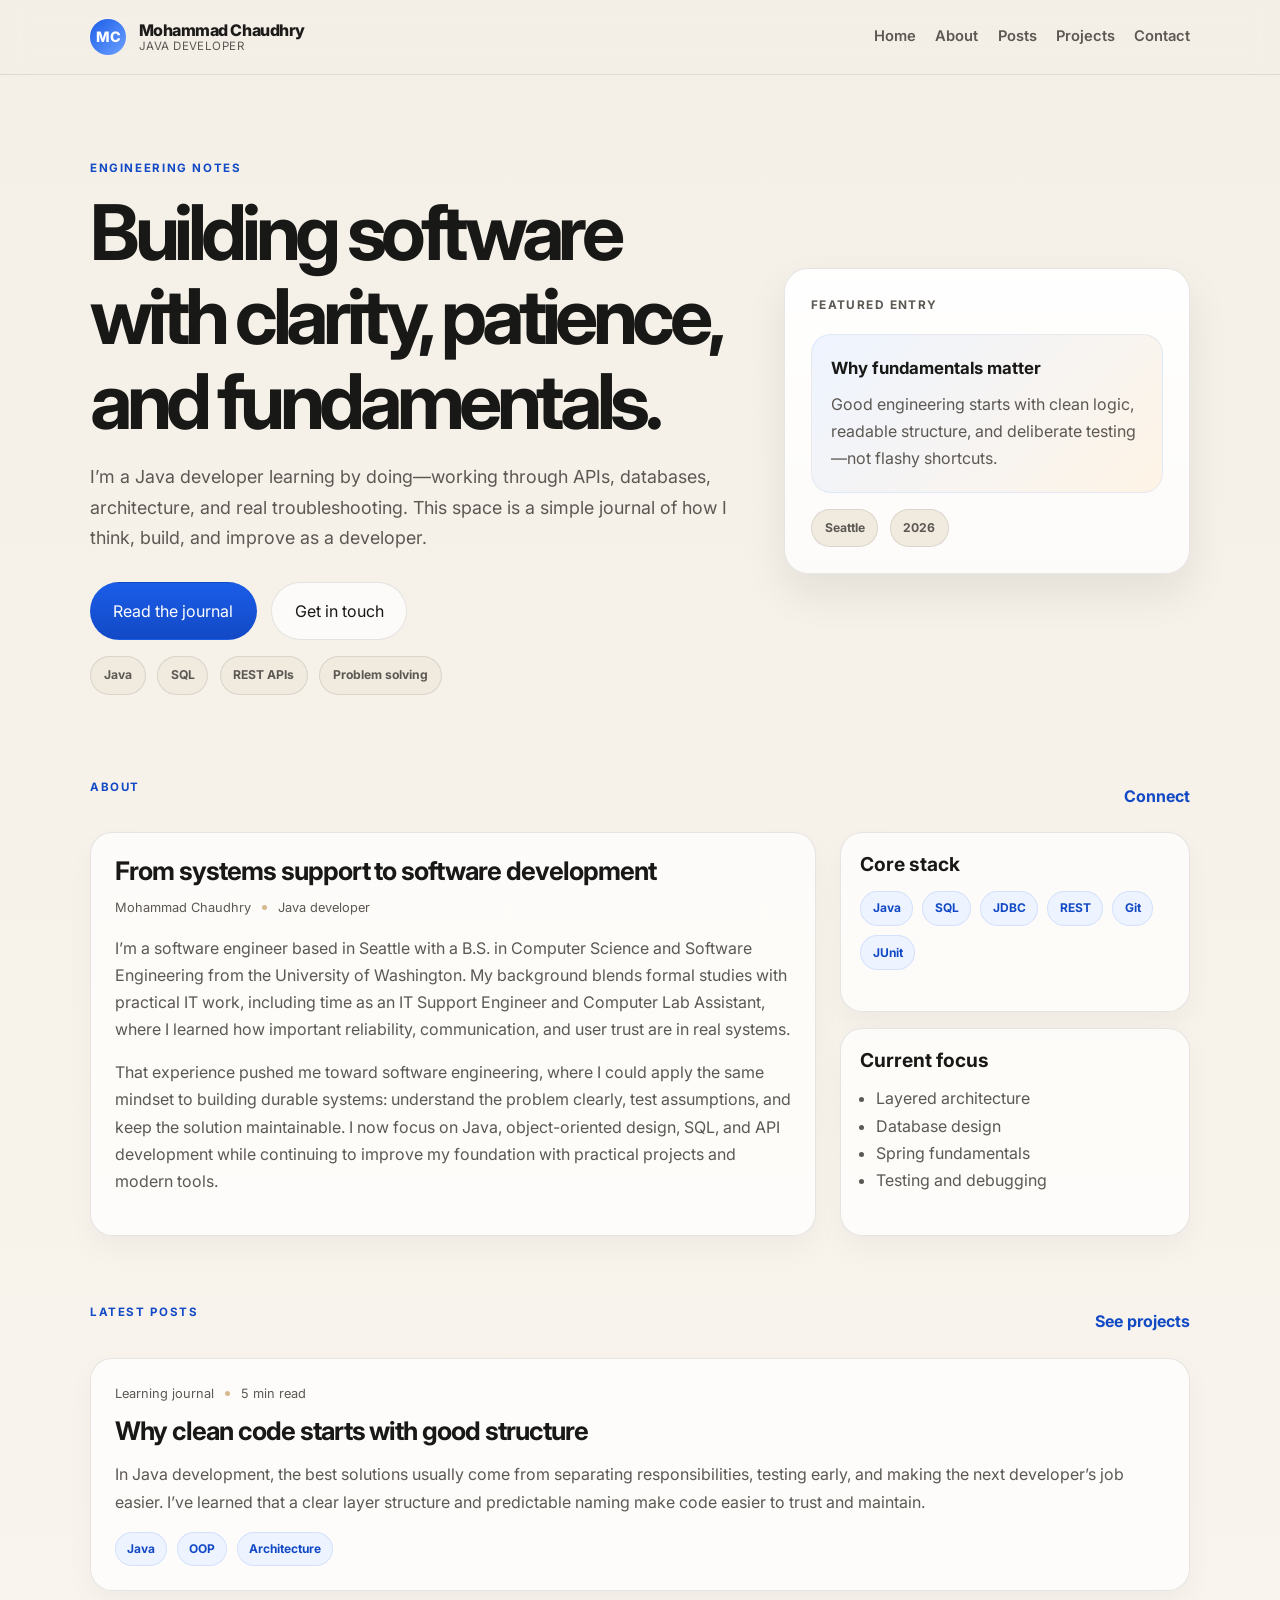
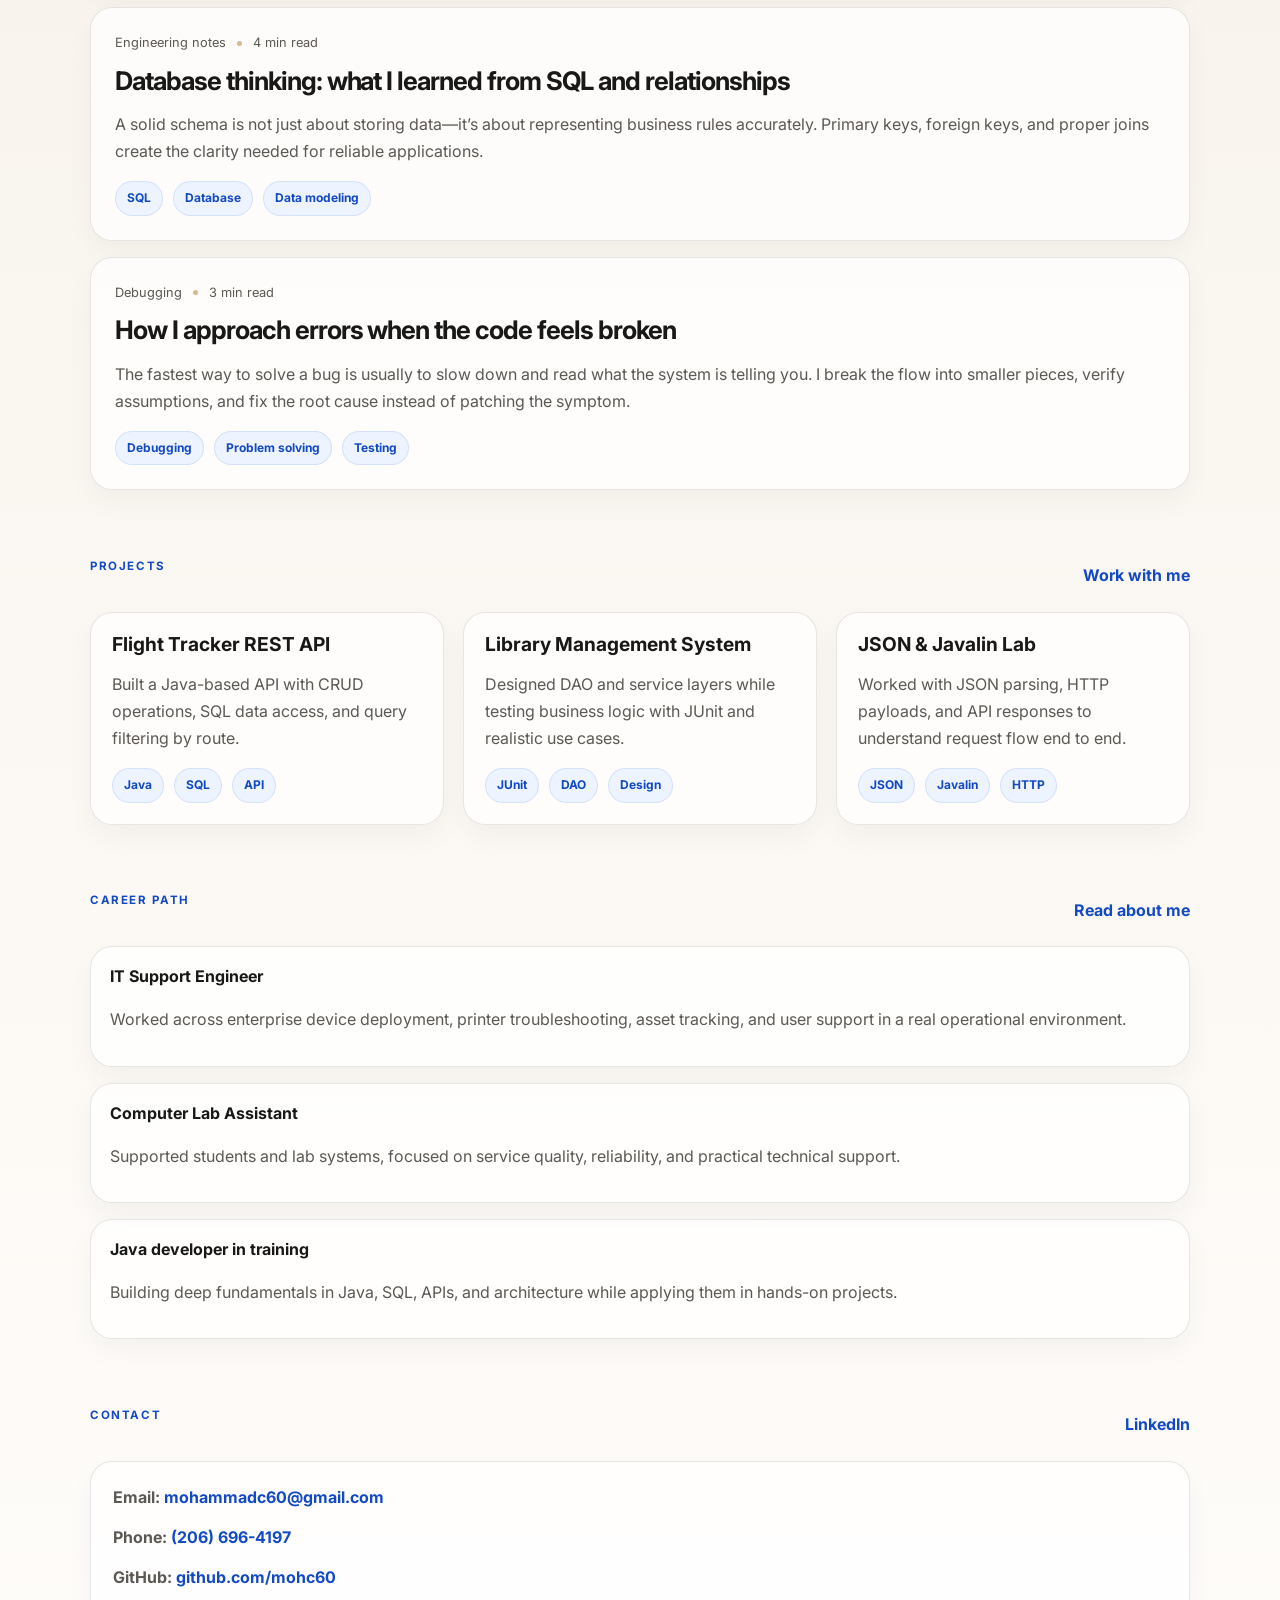
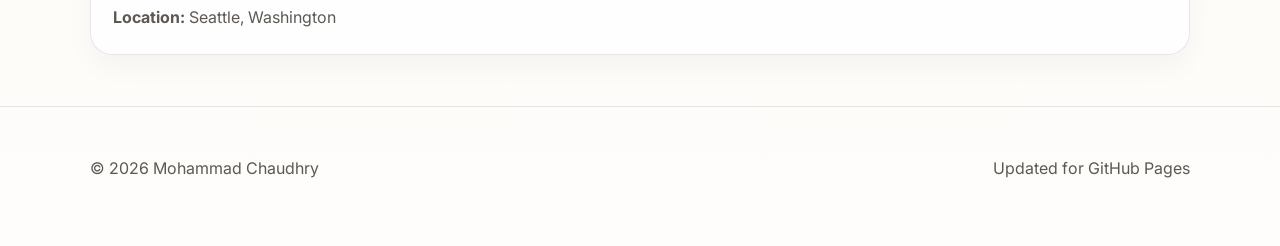
==== index.html @ e844dfa3 "Update portfolio to blog-style layout" ====
<!DOCTYPE html>
<html lang="en">
  <head>
    <meta charset="UTF-8" />
    <meta name="viewport" content="width=device-width, initial-scale=1.0" />
    <title>Mohammad Chaudhry | Java Developer</title>
    <meta
      name="description"
      content="Professional portfolio website for Mohammad Chaudhry, Java developer and full-stack learner."
    />
    <link rel="preconnect" href="https://fonts.googleapis.com" />
    <link rel="preconnect" href="https://fonts.gstatic.com" crossorigin />
    <link
      href="https://fonts.googleapis.com/css2?family=Inter:wght@400;500;600;700;800&family=JetBrains+Mono:wght@400;600;700&display=swap"
      rel="stylesheet"
    />
    <style>
      :root {
        --bg: #f4efe7;
        --bg-soft: #faf7f2;
        --panel: rgba(255, 255, 255, 0.8);
        --panel-strong: #ffffff;
        --panel-alt: #f0eadf;
        --text: #1c1b1a;
        --text-soft: #5c5853;
        --heading: #181816;
        --primary: #1b5de8;
        --primary-strong: #1249c5;
        --accent: #d7b98e;
        --line: rgba(28, 27, 26, 0.1);
        --shadow: rgba(26, 23, 18, 0.08);
      }

      * { box-sizing: border-box; }
      html { scroll-behavior: smooth; }
      body {
        margin: 0;
        font-family: "Inter", "Segoe UI", sans-serif;
        background: linear-gradient(180deg, var(--bg) 0%, #f7f2ea 32%, #fffdfb 100%);
        color: var(--text);
        line-height: 1.7;
      }

      a { color: inherit; text-decoration: none; }
      img { max-width: 100%; display: block; }
      p, li { color: var(--text-soft); }
      ul { padding-left: 1.2rem; }
      h1, h2, h3, h4 {
        margin-top: 0;
        color: var(--heading);
        line-height: 1.1;
      }

      .container {
        width: min(1100px, calc(100% - 2rem));
        margin: 0 auto;
      }

      .blog-header {
        position: sticky;
        top: 0;
        z-index: 30;
        backdrop-filter: blur(14px);
        background: rgba(244, 239, 231, 0.8);
        border-bottom: 1px solid var(--line);
      }

      .blog-nav {
        display: flex;
        justify-content: space-between;
        align-items: center;
        min-height: 74px;
        gap: 1rem;
      }

      .brand {
        display: flex;
        align-items: center;
        gap: 0.8rem;
      }

      .brand-mark {
        width: 36px;
        height: 36px;
        border-radius: 50%;
        display: grid;
        place-items: center;
        background: linear-gradient(135deg, var(--primary), #6ca1ff);
        color: white;
        font-weight: 800;
        font-size: 0.9rem;
      }

      .brand-copy {
        display: flex;
        flex-direction: column;
        line-height: 1.15;
      }

      .brand-name {
        font-size: 1rem;
        font-weight: 800;
        letter-spacing: -0.03em;
      }

      .brand-tag {
        font-size: 0.72rem;
        color: var(--text-soft);
        letter-spacing: 0.04em;
        text-transform: uppercase;
      }

      .nav-links {
        display: flex;
        align-items: center;
        gap: 1.2rem;
        flex-wrap: wrap;
      }

      .nav-links a {
        color: var(--text-soft);
        font-size: 0.92rem;
        font-weight: 600;
      }

      .nav-links a:hover,
      .nav-links a:focus-visible {
        color: var(--heading);
      }

      .hero-wrap {
        padding: 4.5rem 0 2.2rem;
      }

      .hero-grid {
        display: grid;
        grid-template-columns: 1.55fr 0.95fr;
        gap: 2rem;
        align-items: center;
      }

      .eyebrow {
        display: inline-block;
        margin-bottom: 0.8rem;
        font-size: 0.72rem;
        letter-spacing: 0.14em;
        text-transform: uppercase;
        font-weight: 700;
        color: var(--primary-strong);
      }

      h1 {
        margin-bottom: 1rem;
        font-size: clamp(2.8rem, 6vw, 5.4rem);
        letter-spacing: -0.07em;
      }

      .lead {
        max-width: 58ch;
        font-size: 1.12rem;
        color: var(--text-soft);
      }

      .hero-actions {
        display: flex;
        flex-wrap: wrap;
        gap: 0.9rem;
        margin-top: 1.8rem;
      }

      .button {
        display: inline-flex;
        align-items: center;
        justify-content: center;
        padding: 0.9rem 1.4rem;
        border-radius: 999px;
        border: 1px solid var(--line);
        transition: transform 0.2s ease, box-shadow 0.2s ease;
      }

      .button.primary {
        background: linear-gradient(180deg, var(--primary), var(--primary-strong));
        color: white;
        border-color: transparent;
      }

      .button.secondary {
        background: rgba(255,255,255,0.7);
        color: var(--heading);
      }

      .button:hover,
      .button:focus-visible {
        transform: translateY(-1px);
        box-shadow: 0 12px 28px rgba(27, 93, 232, 0.18);
      }

      .hero-feature {
        background: linear-gradient(180deg, rgba(255,255,255,0.95), rgba(255,255,255,0.74));
        border: 1px solid var(--line);
        border-radius: 24px;
        box-shadow: 0 20px 42px var(--shadow);
        padding: 1.6rem;
      }

      .feature-label {
        font-size: 0.74rem;
        text-transform: uppercase;
        letter-spacing: 0.12em;
        color: var(--text-soft);
        font-weight: 700;
      }

      .feature-box {
        margin-top: 1.2rem;
        padding: 1.2rem;
        background: linear-gradient(135deg, #eef4ff, #fef4e6);
        border: 1px solid rgba(27, 93, 232, 0.08);
        border-radius: 20px;
      }

      .feature-box strong {
        display: block;
        margin-bottom: 0.5rem;
        font-size: 1.05rem;
        color: var(--heading);
      }

      .feature-box p {
        margin: 0;
      }

      .meta-row {
        display: flex;
        flex-wrap: wrap;
        gap: 0.7rem;
        margin-top: 1rem;
      }

      .meta-pill {
        display: inline-flex;
        padding: 0.5rem 0.8rem;
        background: var(--panel-alt);
        border: 1px solid var(--line);
        border-radius: 999px;
        font-size: 0.76rem;
        font-weight: 700;
        color: var(--text-soft);
      }

      .section {
        padding: 2.25rem 0 1.2rem;
      }

      .section-head {
        display: flex;
        justify-content: space-between;
        align-items: end;
        gap: 1rem;
        margin-bottom: 1.4rem;
      }

      .section-head h2 {
        font-size: clamp(1.9rem, 4vw, 3rem);
        letter-spacing: -0.05em;
        margin: 0;
      }

      .section-link {
        color: var(--primary-strong);
        font-weight: 700;
      }

      .content-grid {
        display: grid;
        grid-template-columns: 1.35fr 0.65fr;
        gap: 1.5rem;
      }

      .article-card,
      .side-card,
      .project-card,
      .contact-card,
      .timeline-item {
        background: rgba(255,255,255,0.72);
        border: 1px solid var(--line);
        border-radius: 22px;
        box-shadow: 0 12px 28px rgba(25, 24, 22, 0.04);
      }

      .article-card {
        padding: 1.5rem;
      }

      .article-card h3 {
        font-size: clamp(1.5rem, 2vw, 2rem);
        letter-spacing: -0.04em;
        margin-bottom: 0.7rem;
      }

      .article-card p,
      .project-card p,
      .timeline-item p,
      .side-card li,
      .side-card p,
      .contact-card li {
        color: var(--text-soft);
      }

      .article-card + .article-card {
        margin-top: 1rem;
      }

      .post-meta {
        display: flex;
        align-items: center;
        gap: 0.7rem;
        flex-wrap: wrap;
        margin-bottom: 0.8rem;
        font-size: 0.8rem;
        color: var(--text-soft);
      }

      .dot-sep {
        width: 5px;
        height: 5px;
        border-radius: 50%;
        background: var(--accent);
      }

      .tag-list,
      .chip-list {
        display: flex;
        flex-wrap: wrap;
        gap: 0.6rem;
        margin-top: 1rem;
      }

      .tag {
        display: inline-block;
        padding: 0.38rem 0.7rem;
        background: #eef4ff;
        border: 1px solid rgba(27, 93, 232, 0.12);
        border-radius: 999px;
        color: var(--primary-strong);
        font-size: 0.75rem;
        font-weight: 700;
      }

      .side-stack {
        display: grid;
        gap: 1rem;
      }

      .side-card {
        padding: 1.3rem 1.2rem;
      }

      .side-card h3 {
        margin-bottom: 0.9rem;
        font-size: 1.2rem;
      }

      .side-card ul {
        margin: 0;
        padding-left: 1rem;
      }

      .project-grid {
        display: grid;
        grid-template-columns: repeat(3, minmax(0,1fr));
        gap: 1.2rem;
      }

      .project-card {
        padding: 1.3rem;
      }

      .project-card h3 {
        margin-bottom: 0.75rem;
        font-size: 1.2rem;
      }

      .timeline {
        display: grid;
        gap: 1rem;
      }

      .timeline-item {
        padding: 1rem 1.2rem;
      }

      .timeline-item strong {
        display: block;
        margin-bottom: 0.35rem;
        color: var(--heading);
      }

      .contact-card {
        padding: 1.4rem;
      }

      .contact-card ul {
        margin: 0;
        padding-left: 0;
        list-style: none;
        display: grid;
        gap: 0.8rem;
      }

      .contact-card a {
        color: var(--primary-strong);
        font-weight: 700;
      }

      .footer {
        padding: 2rem 0 3rem;
        border-top: 1px solid var(--line);
        margin-top: 2rem;
      }

      .footer-inner {
        display: flex;
        justify-content: space-between;
        align-items: center;
        gap: 1rem;
        flex-wrap: wrap;
      }

      @media (max-width: 900px) {
        .hero-grid,
        .content-grid,
        .project-grid {
          grid-template-columns: 1fr;
        }
      }

      @media (max-width: 640px) {
        .blog-nav {
          flex-wrap: wrap;
          justify-content: center;
          padding: 0.8rem 0;
        }

        .nav-links {
          justify-content: center;
        }

        .hero-wrap {
          padding-top: 3rem;
        }

        .section-head {
          flex-direction: column;
          align-items: flex-start;
        }

        .button {
          width: 100%;
        }
      }
    </style>
  </head>
  <body>
    <header class="blog-header">
      <nav class="blog-nav container" aria-label="Main navigation">
        <div class="brand" aria-label="Mohammad Chaudhry profile">
          <div class="brand-mark">MC</div>
          <div class="brand-copy">
            <span class="brand-name">Mohammad Chaudhry</span>
            <span class="brand-tag">Java Developer</span>
          </div>
        </div>

        <div class="nav-links">
          <a href="#home">Home</a>
          <a href="#about">About</a>
          <a href="#posts">Posts</a>
          <a href="#projects">Projects</a>
          <a href="#contact">Contact</a>
        </div>
      </nav>
    </header>

    <main id="home" class="container">
      <section class="hero-wrap">
        <div class="hero-grid">
          <div>
            <p class="eyebrow">Engineering notes</p>
            <h1>Building software with clarity, patience, and fundamentals.</h1>
            <p class="lead">
              I’m a Java developer learning by doing—working through APIs, databases, architecture, and real troubleshooting. This space is a simple journal of how I think, build, and improve as a developer.
            </p>
            <div class="hero-actions">
              <a class="button primary" href="#posts">Read the journal</a>
              <a class="button secondary" href="#contact">Get in touch</a>
            </div>
            <div class="meta-row" aria-label="Profile summary">
              <span class="meta-pill">Java</span>
              <span class="meta-pill">SQL</span>
              <span class="meta-pill">REST APIs</span>
              <span class="meta-pill">Problem solving</span>
            </div>
          </div>

          <aside class="hero-feature" aria-label="Featured note">
            <div class="feature-label">Featured entry</div>
            <div class="feature-box">
              <strong>Why fundamentals matter</strong>
              <p>Good engineering starts with clean logic, readable structure, and deliberate testing—not flashy shortcuts.</p>
            </div>
            <div class="meta-row">
              <span class="meta-pill">Seattle</span>
              <span class="meta-pill">2026</span>
            </div>
          </aside>
        </div>
      </section>

      <section id="about" class="section">
        <div class="section-head">
          <p class="eyebrow">About</p>
          <a class="section-link" href="#contact">Connect</a>
        </div>

        <div class="content-grid">
          <article class="article-card">
            <h3>From systems support to software development</h3>
            <div class="post-meta">
              <span>Mohammad Chaudhry</span>
              <span class="dot-sep" aria-hidden="true"></span>
              <span>Java developer</span>
            </div>
            <p>
              I’m a software engineer based in Seattle with a B.S. in Computer Science and Software Engineering from the University of Washington. My background blends formal studies with practical IT work, including time as an IT Support Engineer and Computer Lab Assistant, where I learned how important reliability, communication, and user trust are in real systems.
            </p>
            <p>
              That experience pushed me toward software engineering, where I could apply the same mindset to building durable systems: understand the problem clearly, test assumptions, and keep the solution maintainable. I now focus on Java, object-oriented design, SQL, and API development while continuing to improve my foundation with practical projects and modern tools.
            </p>
          </article>

          <aside class="side-stack">
            <div class="side-card">
              <h3>Core stack</h3>
              <div class="chip-list">
                <span class="tag">Java</span>
                <span class="tag">SQL</span>
                <span class="tag">JDBC</span>
                <span class="tag">REST</span>
                <span class="tag">Git</span>
                <span class="tag">JUnit</span>
              </div>
            </div>

            <div class="side-card">
              <h3>Current focus</h3>
              <ul>
                <li>Layered architecture</li>
                <li>Database design</li>
                <li>Spring fundamentals</li>
                <li>Testing and debugging</li>
              </ul>
            </div>
          </aside>
        </div>
      </section>

      <section id="posts" class="section">
        <div class="section-head">
          <p class="eyebrow">Latest posts</p>
          <a class="section-link" href="#projects">See projects</a>
        </div>

        <div class="article-card">
          <div class="post-meta">
            <span>Learning journal</span>
            <span class="dot-sep" aria-hidden="true"></span>
            <span>5 min read</span>
          </div>
          <h3>Why clean code starts with good structure</h3>
          <p>
            In Java development, the best solutions usually come from separating responsibilities, testing early, and making the next developer’s job easier. I’ve learned that a clear layer structure and predictable naming make code easier to trust and maintain.
          </p>
          <div class="tag-list">
            <span class="tag">Java</span>
            <span class="tag">OOP</span>
            <span class="tag">Architecture</span>
          </div>
        </div>

        <div class="article-card">
          <div class="post-meta">
            <span>Engineering notes</span>
            <span class="dot-sep" aria-hidden="true"></span>
            <span>4 min read</span>
          </div>
          <h3>Database thinking: what I learned from SQL and relationships</h3>
          <p>
            A solid schema is not just about storing data—it’s about representing business rules accurately. Primary keys, foreign keys, and proper joins create the clarity needed for reliable applications.
          </p>
          <div class="tag-list">
            <span class="tag">SQL</span>
            <span class="tag">Database</span>
            <span class="tag">Data modeling</span>
          </div>
        </div>

        <div class="article-card">
          <div class="post-meta">
            <span>Debugging</span>
            <span class="dot-sep" aria-hidden="true"></span>
            <span>3 min read</span>
          </div>
          <h3>How I approach errors when the code feels broken</h3>
          <p>
            The fastest way to solve a bug is usually to slow down and read what the system is telling you. I break the flow into smaller pieces, verify assumptions, and fix the root cause instead of patching the symptom.
          </p>
          <div class="tag-list">
            <span class="tag">Debugging</span>
            <span class="tag">Problem solving</span>
            <span class="tag">Testing</span>
          </div>
        </div>
      </section>

      <section id="projects" class="section">
        <div class="section-head">
          <p class="eyebrow">Projects</p>
          <a class="section-link" href="#contact">Work with me</a>
        </div>

        <div class="project-grid">
          <article class="project-card">
            <h3>Flight Tracker REST API</h3>
            <p>Built a Java-based API with CRUD operations, SQL data access, and query filtering by route.</p>
            <div class="tag-list">
              <span class="tag">Java</span>
              <span class="tag">SQL</span>
              <span class="tag">API</span>
            </div>
          </article>

          <article class="project-card">
            <h3>Library Management System</h3>
            <p>Designed DAO and service layers while testing business logic with JUnit and realistic use cases.</p>
            <div class="tag-list">
              <span class="tag">JUnit</span>
              <span class="tag">DAO</span>
              <span class="tag">Design</span>
            </div>
          </article>

          <article class="project-card">
            <h3>JSON & Javalin Lab</h3>
            <p>Worked with JSON parsing, HTTP payloads, and API responses to understand request flow end to end.</p>
            <div class="tag-list">
              <span class="tag">JSON</span>
              <span class="tag">Javalin</span>
              <span class="tag">HTTP</span>
            </div>
          </article>
        </div>
      </section>

      <section class="section">
        <div class="section-head">
          <p class="eyebrow">Career path</p>
          <a class="section-link" href="#about">Read about me</a>
        </div>

        <div class="timeline">
          <article class="timeline-item">
            <strong>IT Support Engineer</strong>
            <p>Worked across enterprise device deployment, printer troubleshooting, asset tracking, and user support in a real operational environment.</p>
          </article>

          <article class="timeline-item">
            <strong>Computer Lab Assistant</strong>
            <p>Supported students and lab systems, focused on service quality, reliability, and practical technical support.</p>
          </article>

          <article class="timeline-item">
            <strong>Java developer in training</strong>
            <p>Building deep fundamentals in Java, SQL, APIs, and architecture while applying them in hands-on projects.</p>
          </article>
        </div>
      </section>

      <section id="contact" class="section">
        <div class="section-head">
          <p class="eyebrow">Contact</p>
          <a class="section-link" href="https://www.linkedin.com/in/mohammadchaudhryuw" target="_blank" rel="noreferrer">LinkedIn</a>
        </div>

        <div class="contact-card">
          <ul>
            <li><strong>Email:</strong> <a href="mailto:mohammadc60@gmail.com">mohammadc60@gmail.com</a></li>
            <li><strong>Phone:</strong> <a href="tel:+12066964197">(206) 696-4197</a></li>
            <li><strong>GitHub:</strong> <a href="https://github.com/mohc60" target="_blank" rel="noreferrer">github.com/mohc60</a></li>
            <li><strong>Location:</strong> Seattle, Washington</li>
          </ul>
        </div>
      </section>
    </main>

    <footer class="footer">
      <div class="container footer-inner">
        <p>© 2026 Mohammad Chaudhry</p>
        <p>Updated for GitHub Pages</p>
      </div>
    </footer>
  </body>
</html>
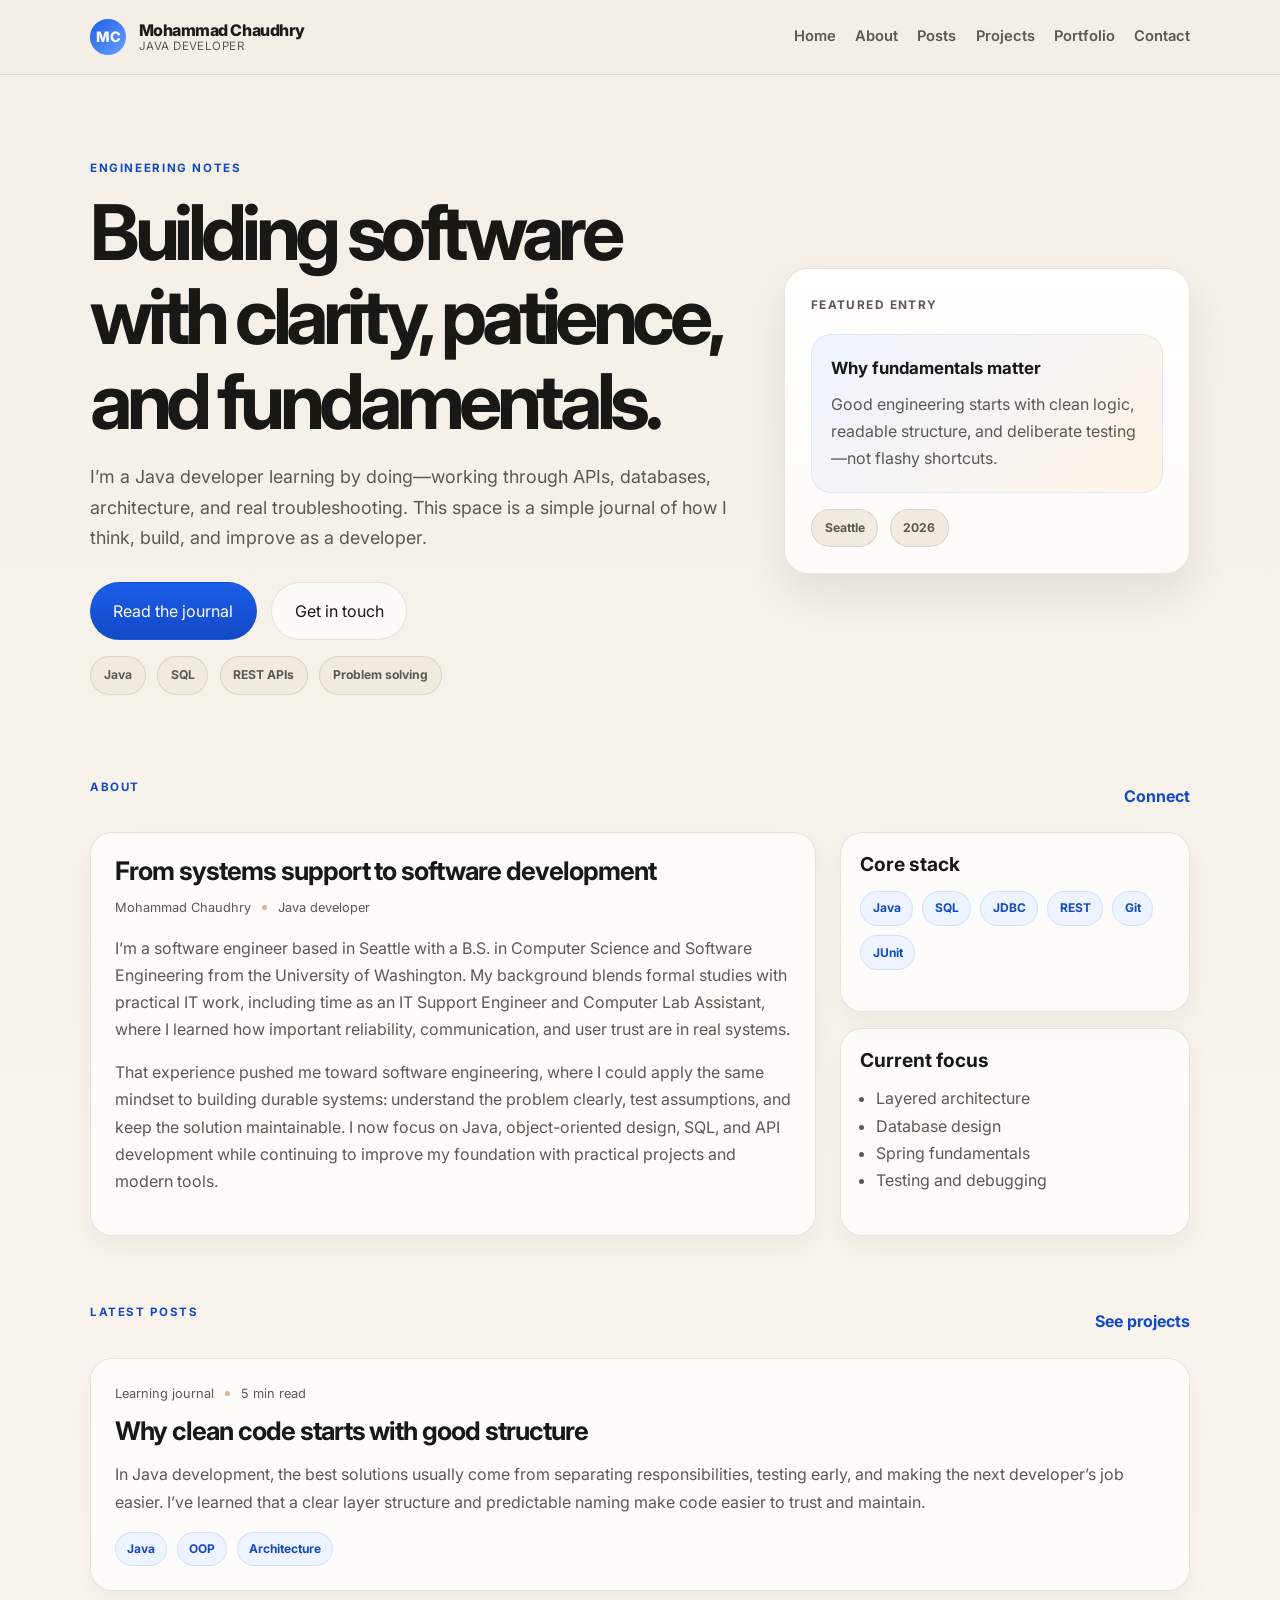
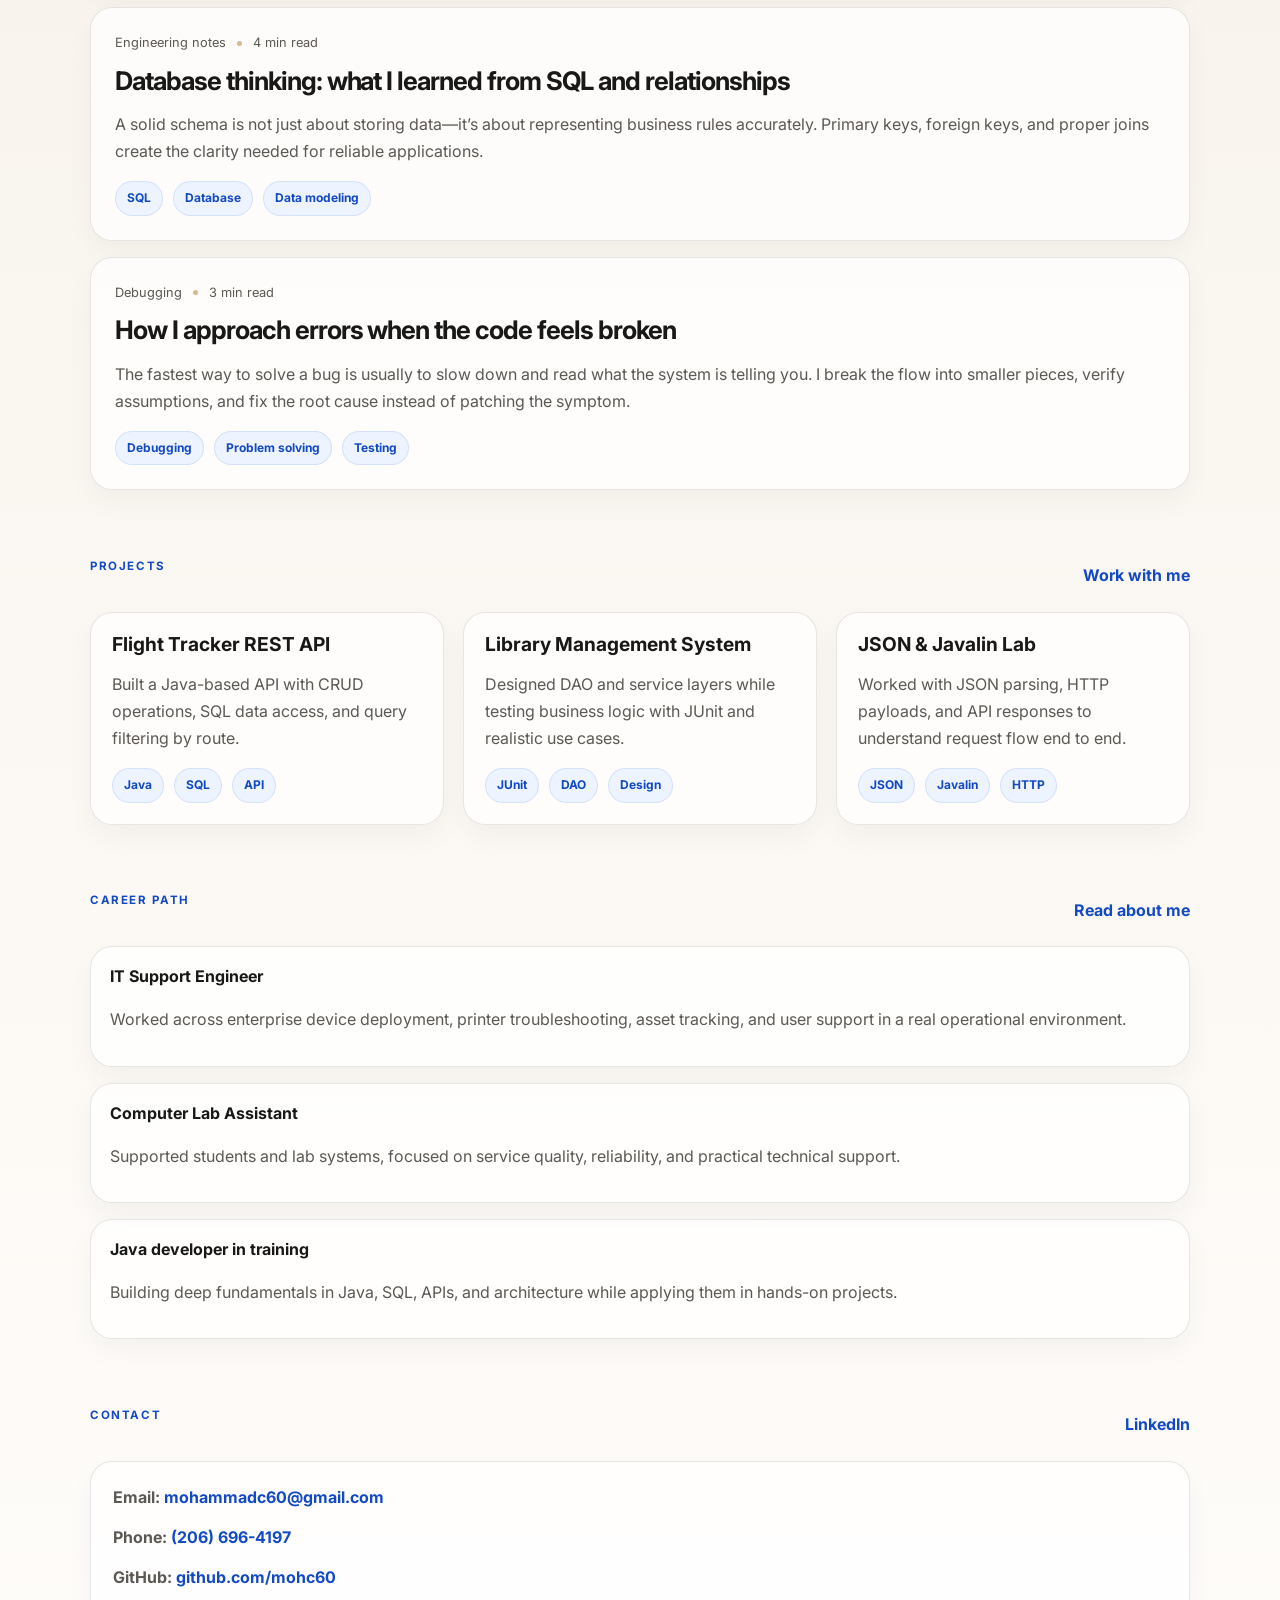
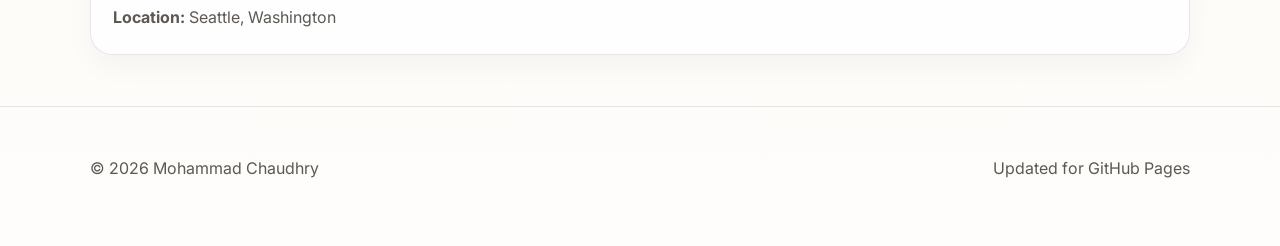
==== commit 545a83c8: "Add blog and portfolio navigation tabs" ====
--- a/index.html
+++ b/index.html
@@ -477,6 +477,7 @@
           <a href="#about">About</a>
           <a href="#posts">Posts</a>
           <a href="#projects">Projects</a>
+          <a href="portfolio.html">Portfolio</a>
           <a href="#contact">Contact</a>
         </div>
       </nav>
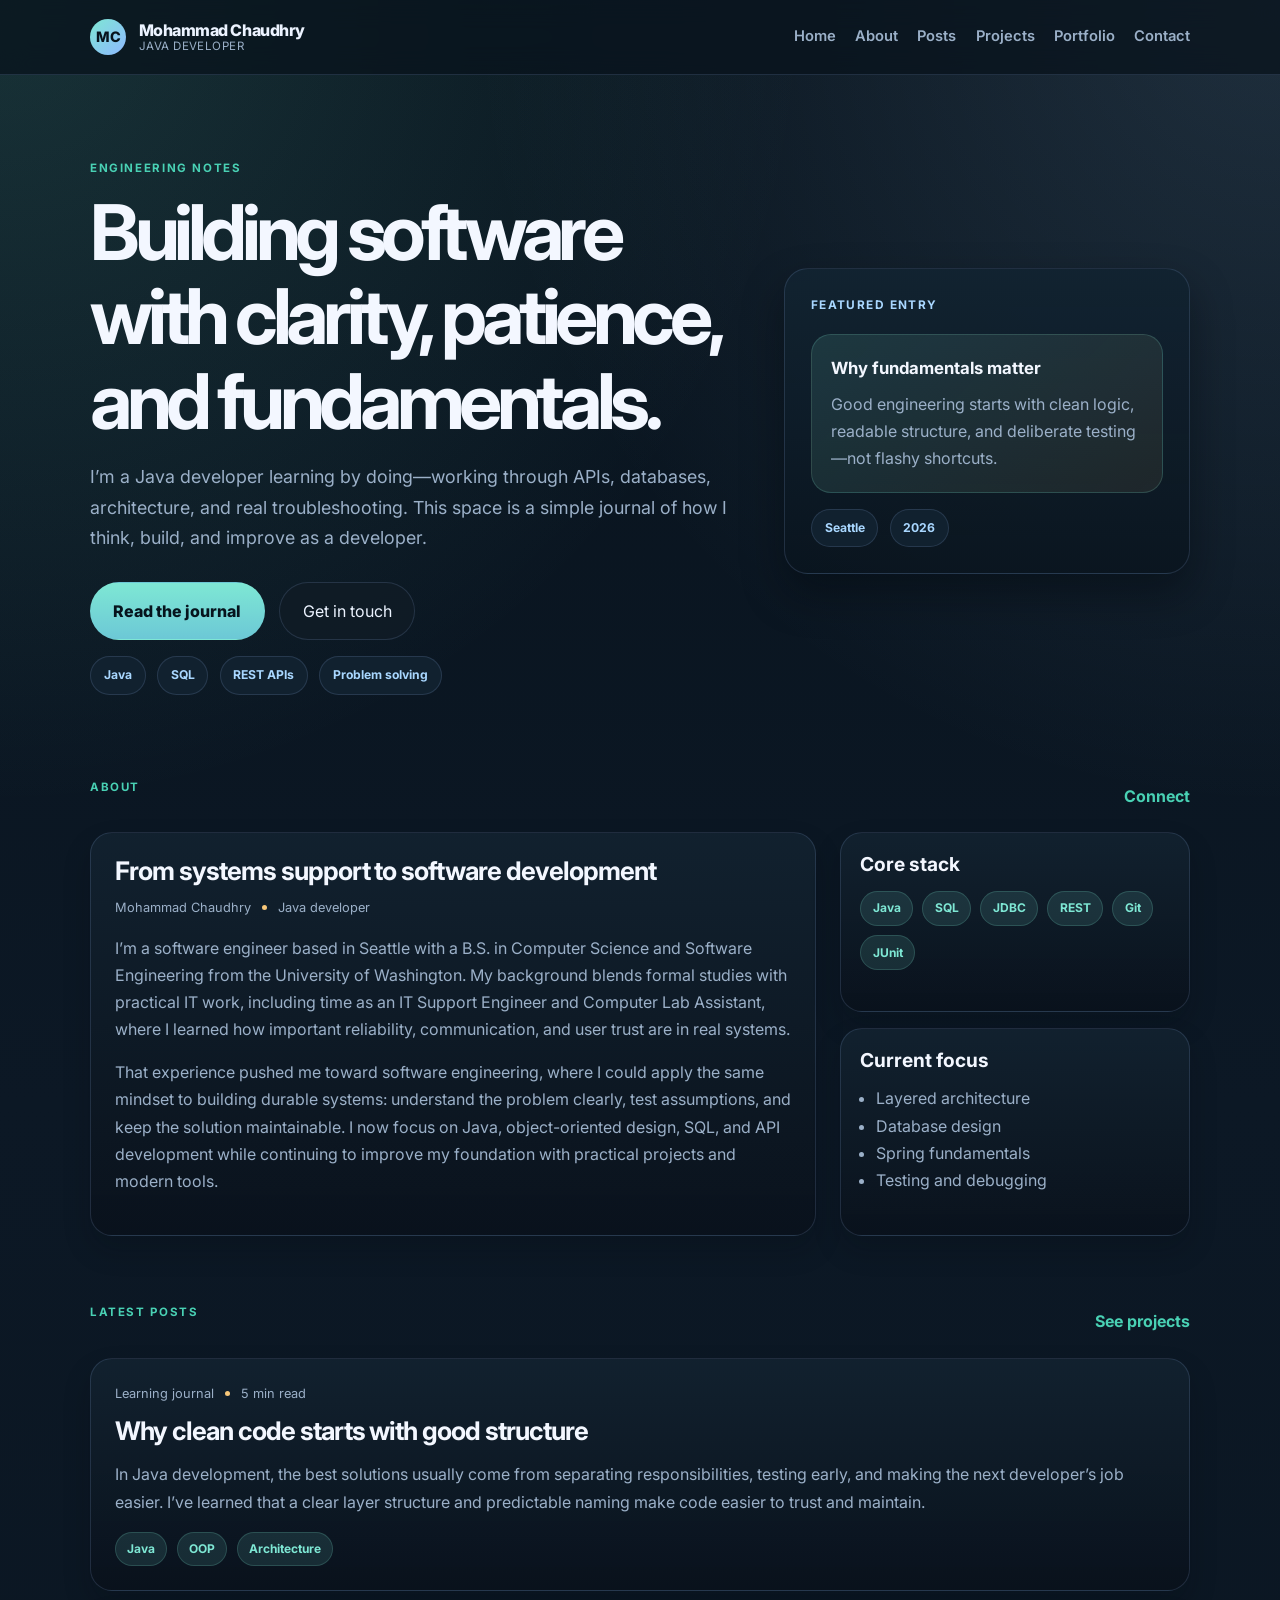
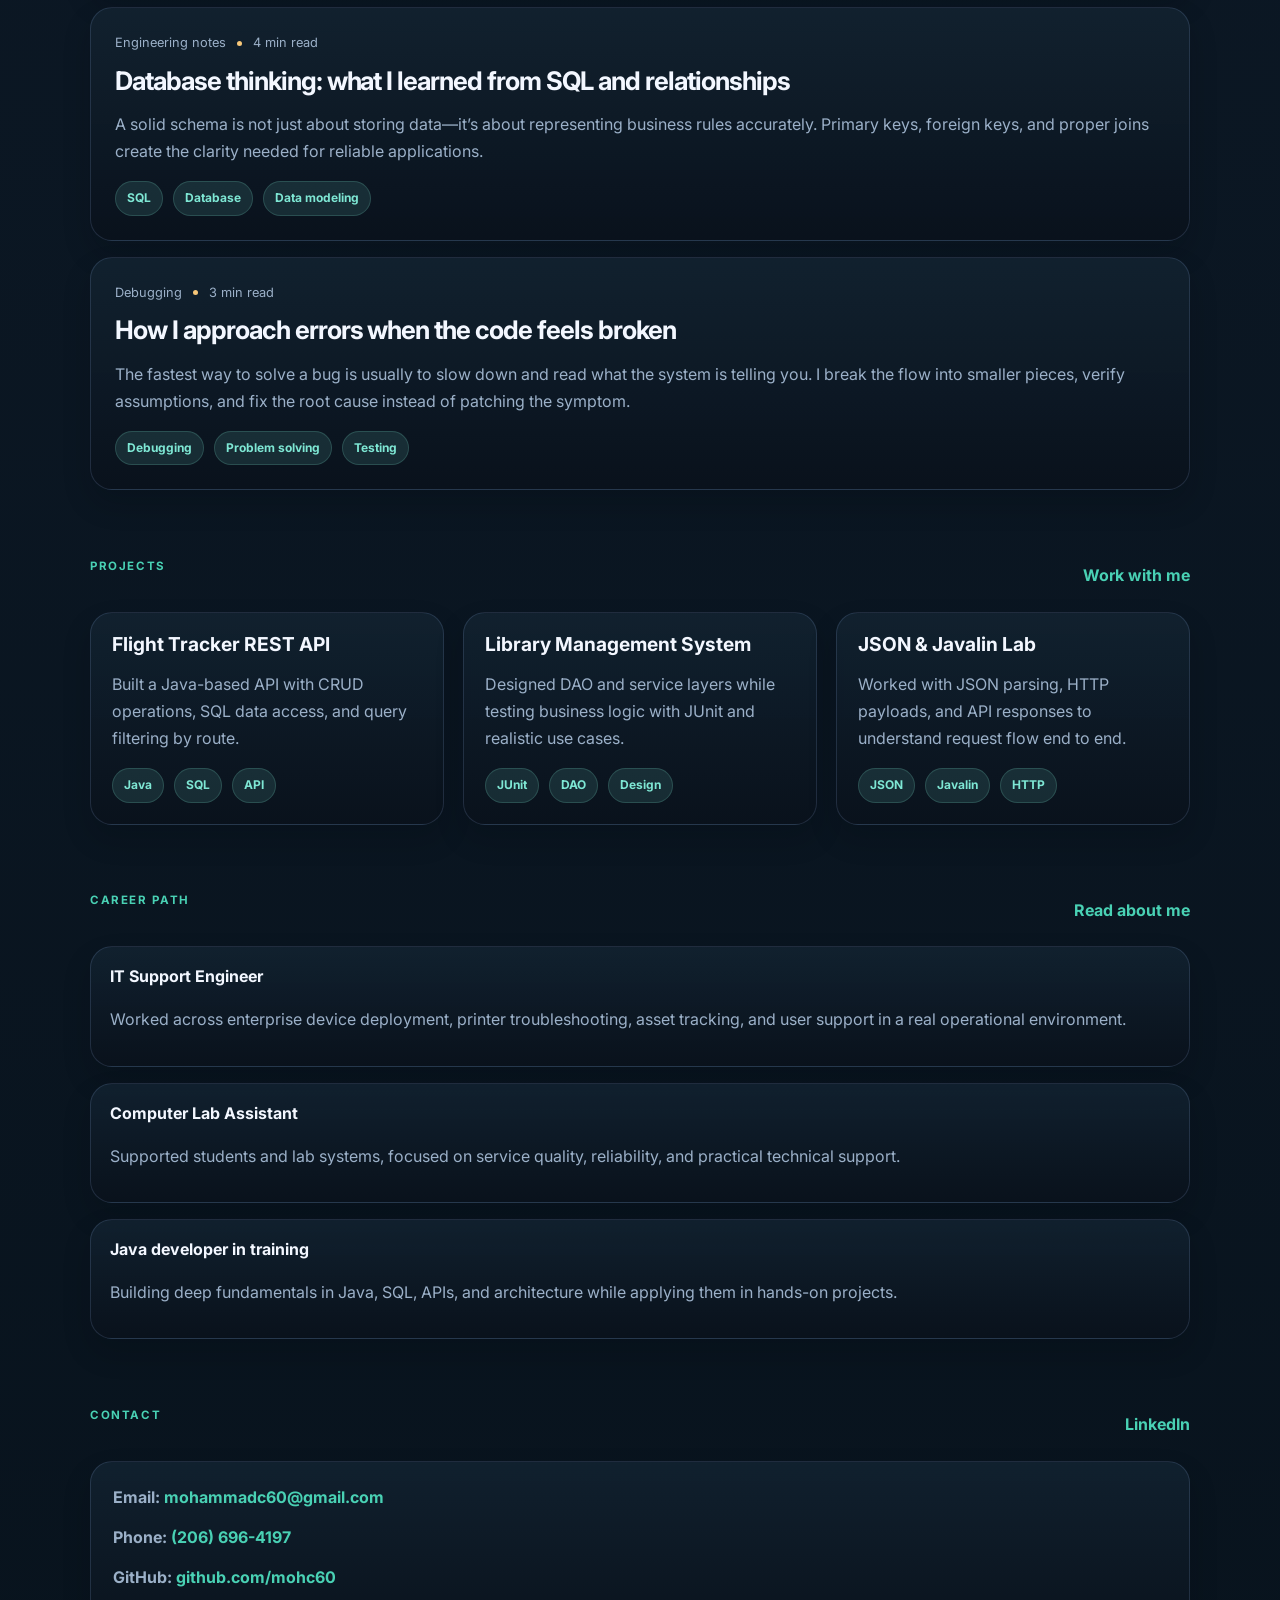
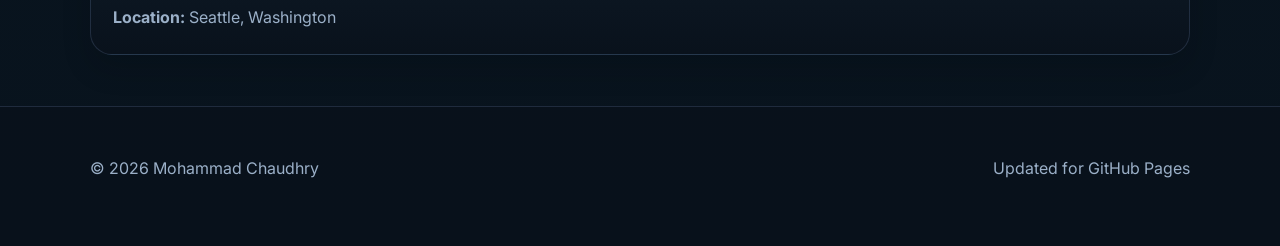
==== commit 9dcf7f60: "Update homepage colors to dark engineering theme" ====
--- a/index.html
+++ b/index.html
@@ -16,19 +16,21 @@
     />
     <style>
       :root {
-        --bg: #f4efe7;
-        --bg-soft: #faf7f2;
-        --panel: rgba(255, 255, 255, 0.8);
-        --panel-strong: #ffffff;
-        --panel-alt: #f0eadf;
-        --text: #1c1b1a;
-        --text-soft: #5c5853;
-        --heading: #181816;
-        --primary: #1b5de8;
-        --primary-strong: #1249c5;
-        --accent: #d7b98e;
-        --line: rgba(28, 27, 26, 0.1);
-        --shadow: rgba(26, 23, 18, 0.08);
+        --bg: #08131d;
+        --bg-soft: #0d1c2b;
+        --bg-panel: #101e2d;
+        --panel: rgba(15, 25, 36, 0.9);
+        --panel-strong: #132437;
+        --panel-alt: #0c1a28;
+        --text: #ecf3ff;
+        --text-soft: #9bb0c8;
+        --heading: #f3f7ff;
+        --primary: #7ee7d4;
+        --primary-strong: #49d1b4;
+        --secondary: #a9d7ff;
+        --accent: #f7c779;
+        --line: rgba(160, 194, 255, 0.15);
+        --shadow: rgba(1, 7, 12, 0.42);
       }
 
       * { box-sizing: border-box; }
@@ -36,7 +38,10 @@
       body {
         margin: 0;
         font-family: "Inter", "Segoe UI", sans-serif;
-        background: linear-gradient(180deg, var(--bg) 0%, #f7f2ea 32%, #fffdfb 100%);
+        background:
+          radial-gradient(circle at top left, rgba(121, 239, 213, 0.14), transparent 22%),
+          radial-gradient(circle at top right, rgba(168, 215, 255, 0.14), transparent 22%),
+          linear-gradient(180deg, var(--bg) 0%, #0c1825 32%, #08131d 100%);
         color: var(--text);
         line-height: 1.7;
       }
@@ -61,7 +66,7 @@
         top: 0;
         z-index: 30;
         backdrop-filter: blur(14px);
-        background: rgba(244, 239, 231, 0.8);
+        background: rgba(8, 19, 29, 0.75);
         border-bottom: 1px solid var(--line);
       }
 
@@ -85,8 +90,8 @@
         border-radius: 50%;
         display: grid;
         place-items: center;
-        background: linear-gradient(135deg, var(--primary), #6ca1ff);
-        color: white;
+        background: linear-gradient(135deg, var(--primary), #8eb8ff);
+        color: #07131c;
         font-weight: 800;
         font-size: 0.9rem;
       }
@@ -179,14 +184,16 @@
       }
 
       .button.primary {
-        background: linear-gradient(180deg, var(--primary), var(--primary-strong));
-        color: white;
+        background: linear-gradient(180deg, var(--primary), #6cc8d6);
+        color: #06141d;
         border-color: transparent;
+        font-weight: 800;
       }
 
       .button.secondary {
-        background: rgba(255,255,255,0.7);
-        color: var(--heading);
+        background: rgba(17, 28, 38, 0.8);
+        color: var(--text);
+        border-color: var(--line);
       }
 
       .button:hover,
@@ -196,7 +203,7 @@
       }
 
       .hero-feature {
-        background: linear-gradient(180deg, rgba(255,255,255,0.95), rgba(255,255,255,0.74));
+        background: linear-gradient(180deg, rgba(18, 35, 49, 0.97), rgba(10, 21, 31, 0.92));
         border: 1px solid var(--line);
         border-radius: 24px;
         box-shadow: 0 20px 42px var(--shadow);
@@ -207,15 +214,15 @@
         font-size: 0.74rem;
         text-transform: uppercase;
         letter-spacing: 0.12em;
-        color: var(--text-soft);
+        color: var(--secondary);
         font-weight: 700;
       }
 
       .feature-box {
         margin-top: 1.2rem;
         padding: 1.2rem;
-        background: linear-gradient(135deg, #eef4ff, #fef4e6);
-        border: 1px solid rgba(27, 93, 232, 0.08);
+        background: linear-gradient(135deg, rgba(122, 231, 212, 0.12), rgba(247, 199, 121, 0.08));
+        border: 1px solid rgba(126, 231, 212, 0.18);
         border-radius: 20px;
       }
 
@@ -240,12 +247,12 @@
       .meta-pill {
         display: inline-flex;
         padding: 0.5rem 0.8rem;
-        background: var(--panel-alt);
+        background: rgba(18, 35, 49, 0.9);
         border: 1px solid var(--line);
         border-radius: 999px;
         font-size: 0.76rem;
         font-weight: 700;
-        color: var(--text-soft);
+        color: var(--secondary);
       }
 
       .section {
@@ -282,10 +289,10 @@
       .project-card,
       .contact-card,
       .timeline-item {
-        background: rgba(255,255,255,0.72);
+        background: linear-gradient(180deg, rgba(18, 34, 48, 0.9), rgba(10, 18, 28, 0.92));
         border: 1px solid var(--line);
         border-radius: 22px;
-        box-shadow: 0 12px 28px rgba(25, 24, 22, 0.04);
+        box-shadow: 0 14px 28px rgba(2, 8, 14, 0.2);
       }
 
       .article-card {
@@ -339,10 +346,10 @@
       .tag {
         display: inline-block;
         padding: 0.38rem 0.7rem;
-        background: #eef4ff;
-        border: 1px solid rgba(27, 93, 232, 0.12);
+        background: rgba(126, 231, 212, 0.12);
+        border: 1px solid rgba(126, 231, 212, 0.18);
         border-radius: 999px;
-        color: var(--primary-strong);
+        color: var(--primary);
         font-size: 0.75rem;
         font-weight: 700;
       }
@@ -417,6 +424,7 @@
         padding: 2rem 0 3rem;
         border-top: 1px solid var(--line);
         margin-top: 2rem;
+        background: rgba(9, 17, 26, 0.7);
       }
 
       .footer-inner {
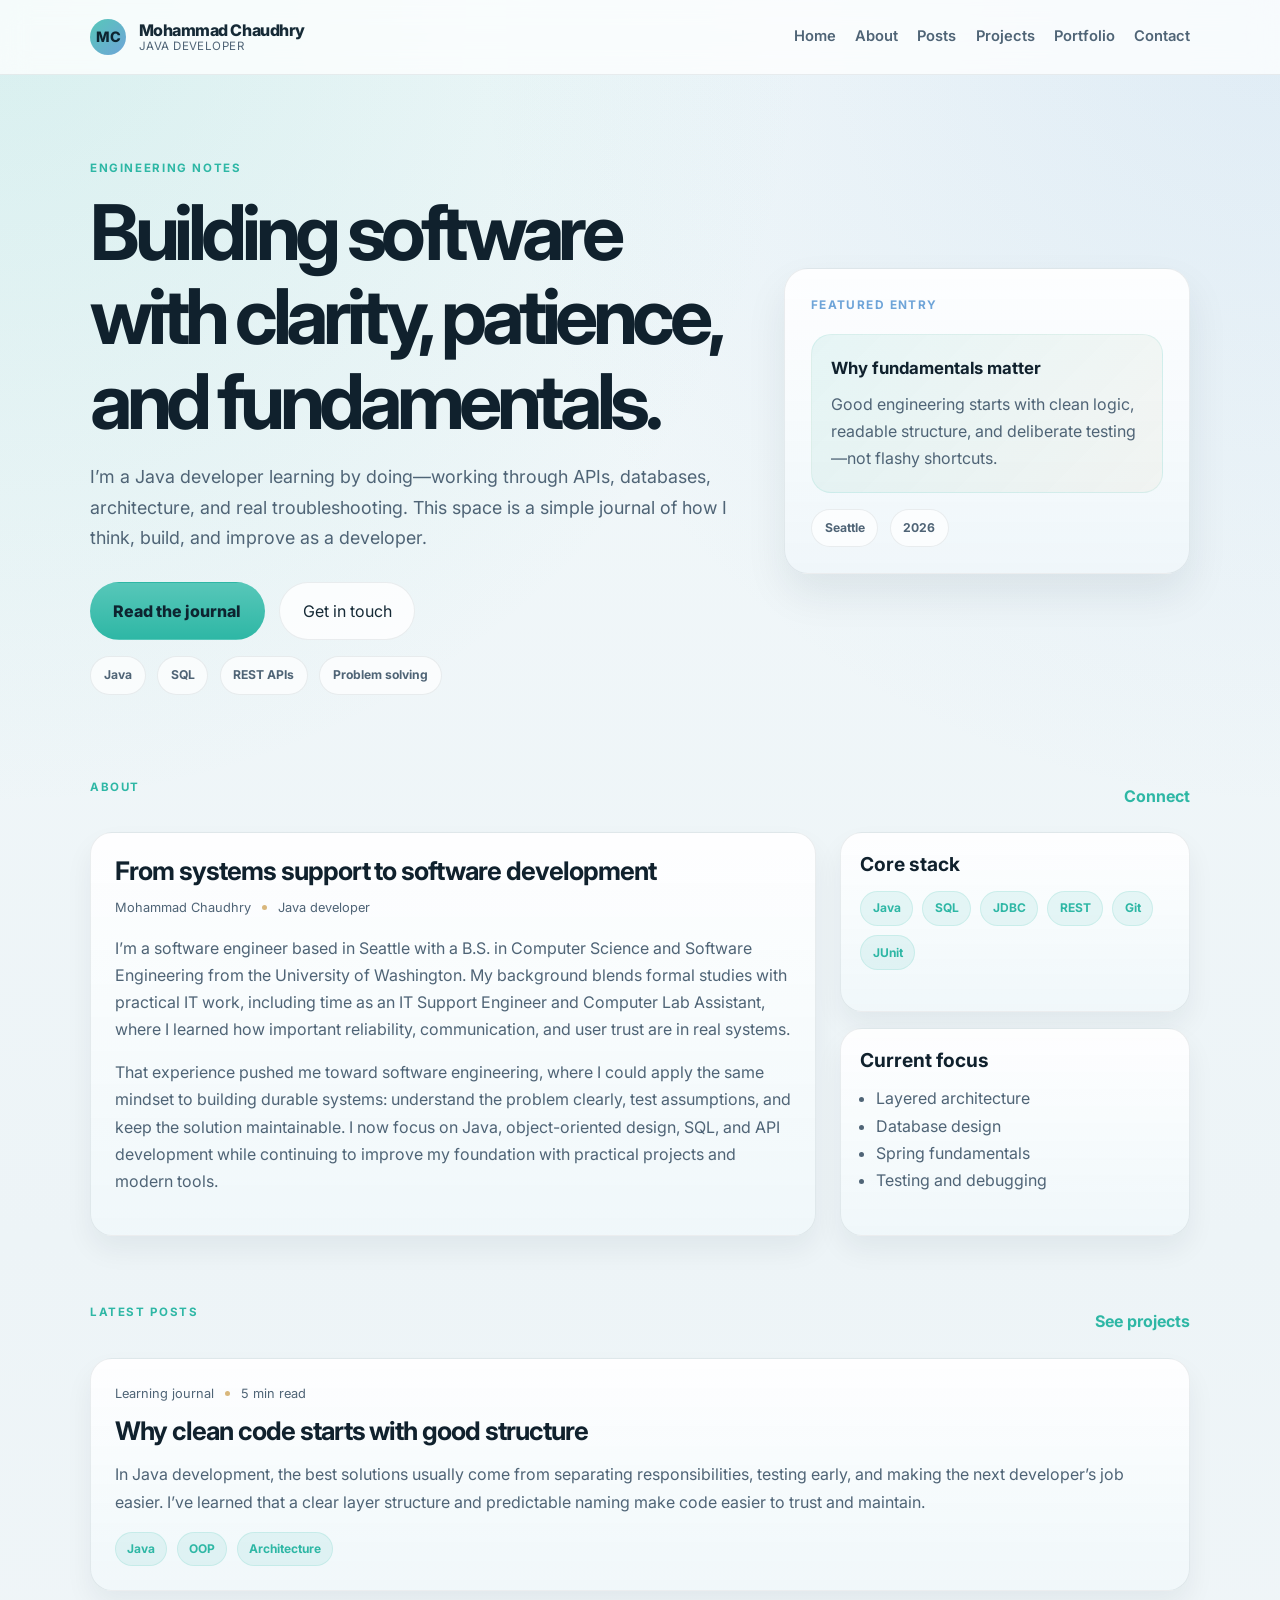
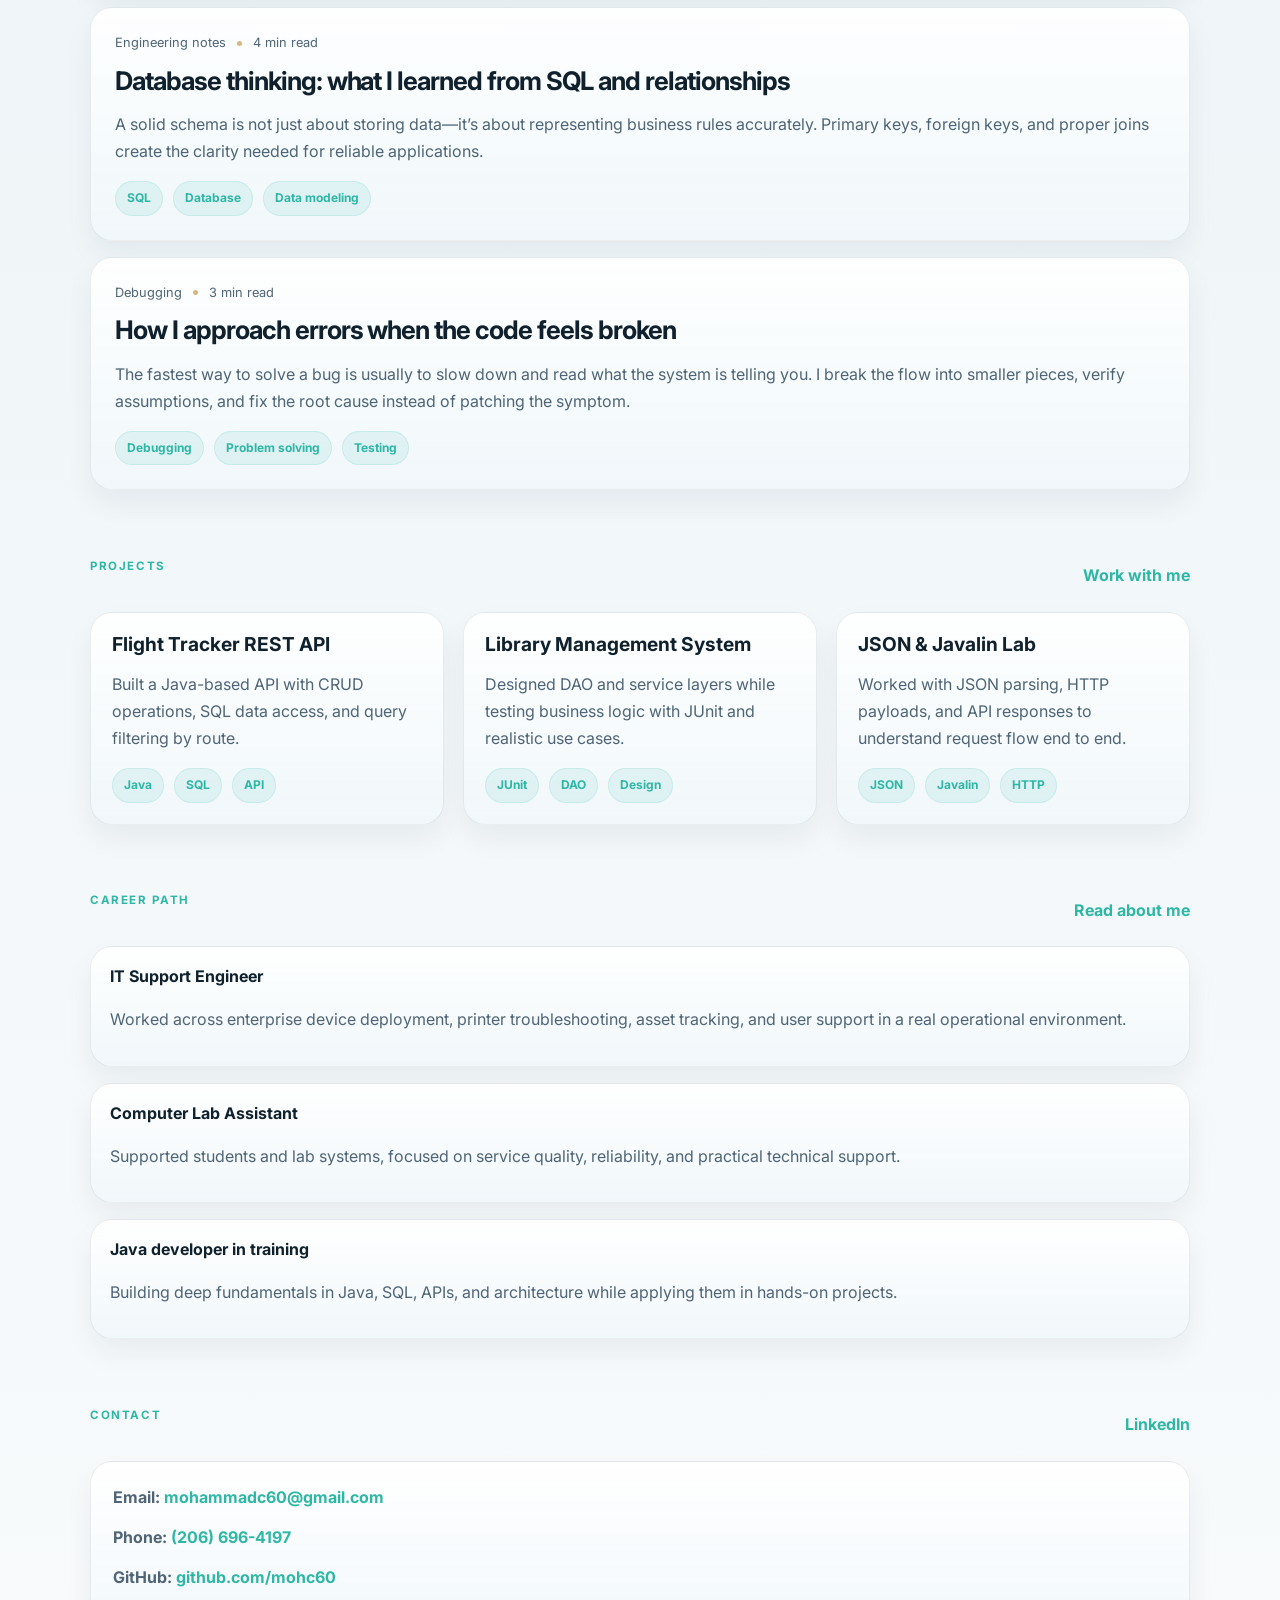
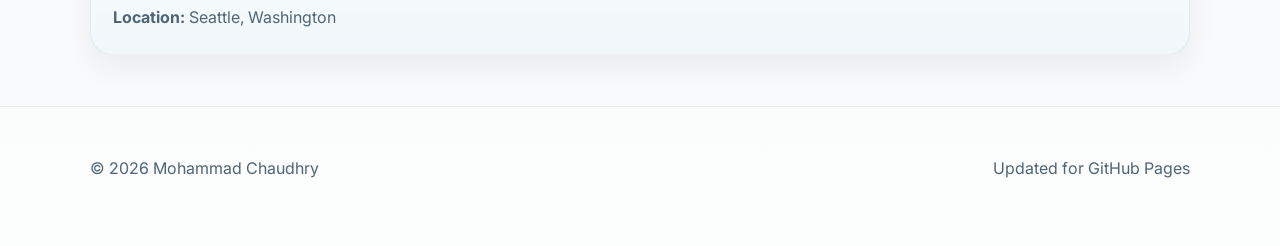
==== commit 5a6e2e8e: "Soften palette for a lighter engineering blog" ====
--- a/index.html
+++ b/index.html
@@ -16,21 +16,21 @@
     />
     <style>
       :root {
-        --bg: #08131d;
-        --bg-soft: #0d1c2b;
-        --bg-panel: #101e2d;
-        --panel: rgba(15, 25, 36, 0.9);
-        --panel-strong: #132437;
-        --panel-alt: #0c1a28;
-        --text: #ecf3ff;
-        --text-soft: #9bb0c8;
-        --heading: #f3f7ff;
-        --primary: #7ee7d4;
-        --primary-strong: #49d1b4;
-        --secondary: #a9d7ff;
-        --accent: #f7c779;
-        --line: rgba(160, 194, 255, 0.15);
-        --shadow: rgba(1, 7, 12, 0.42);
+        --bg: #edf4f7;
+        --bg-soft: #f7fafb;
+        --bg-panel: #f1f6fa;
+        --panel: rgba(255, 255, 255, 0.82);
+        --panel-strong: #ffffff;
+        --panel-alt: #ebf3f8;
+        --text: #162a36;
+        --text-soft: #4f6476;
+        --heading: #10212d;
+        --primary: #57c7b9;
+        --primary-strong: #2eb7a5;
+        --secondary: #6ea4d8;
+        --accent: #d9b77c;
+        --line: rgba(17, 39, 54, 0.08);
+        --shadow: rgba(16, 33, 45, 0.08);
       }
 
       * { box-sizing: border-box; }
@@ -39,9 +39,9 @@
         margin: 0;
         font-family: "Inter", "Segoe UI", sans-serif;
         background:
-          radial-gradient(circle at top left, rgba(121, 239, 213, 0.14), transparent 22%),
-          radial-gradient(circle at top right, rgba(168, 215, 255, 0.14), transparent 22%),
-          linear-gradient(180deg, var(--bg) 0%, #0c1825 32%, #08131d 100%);
+          radial-gradient(circle at top left, rgba(87, 199, 185, 0.17), transparent 22%),
+          radial-gradient(circle at top right, rgba(110, 164, 216, 0.14), transparent 22%),
+          linear-gradient(180deg, #f2f8fa 0%, #edf4f7 36%, #f9fbfc 100%);
         color: var(--text);
         line-height: 1.7;
       }
@@ -66,7 +66,7 @@
         top: 0;
         z-index: 30;
         backdrop-filter: blur(14px);
-        background: rgba(8, 19, 29, 0.75);
+        background: rgba(255, 255, 255, 0.74);
         border-bottom: 1px solid var(--line);
       }
 
@@ -90,8 +90,8 @@
         border-radius: 50%;
         display: grid;
         place-items: center;
-        background: linear-gradient(135deg, var(--primary), #8eb8ff);
-        color: #07131c;
+        background: linear-gradient(135deg, var(--primary), var(--secondary));
+        color: #0d2430;
         font-weight: 800;
         font-size: 0.9rem;
       }
@@ -184,14 +184,14 @@
       }
 
       .button.primary {
-        background: linear-gradient(180deg, var(--primary), #6cc8d6);
-        color: #06141d;
+        background: linear-gradient(180deg, var(--primary), var(--primary-strong));
+        color: #0d2430;
         border-color: transparent;
         font-weight: 800;
       }
 
       .button.secondary {
-        background: rgba(17, 28, 38, 0.8);
+        background: rgba(255, 255, 255, 0.8);
         color: var(--text);
         border-color: var(--line);
       }
@@ -203,7 +203,7 @@
       }
 
       .hero-feature {
-        background: linear-gradient(180deg, rgba(18, 35, 49, 0.97), rgba(10, 21, 31, 0.92));
+        background: linear-gradient(180deg, rgba(255,255,255,0.9), rgba(239, 246, 250, 0.96));
         border: 1px solid var(--line);
         border-radius: 24px;
         box-shadow: 0 20px 42px var(--shadow);
@@ -221,8 +221,8 @@
       .feature-box {
         margin-top: 1.2rem;
         padding: 1.2rem;
-        background: linear-gradient(135deg, rgba(122, 231, 212, 0.12), rgba(247, 199, 121, 0.08));
-        border: 1px solid rgba(126, 231, 212, 0.18);
+        background: linear-gradient(135deg, rgba(87, 199, 185, 0.12), rgba(217, 183, 124, 0.08));
+        border: 1px solid rgba(87, 199, 185, 0.14);
         border-radius: 20px;
       }
 
@@ -247,12 +247,12 @@
       .meta-pill {
         display: inline-flex;
         padding: 0.5rem 0.8rem;
-        background: rgba(18, 35, 49, 0.9);
+        background: rgba(255, 255, 255, 0.7);
         border: 1px solid var(--line);
         border-radius: 999px;
         font-size: 0.76rem;
         font-weight: 700;
-        color: var(--secondary);
+        color: var(--text-soft);
       }
 
       .section {
@@ -289,10 +289,10 @@
       .project-card,
       .contact-card,
       .timeline-item {
-        background: linear-gradient(180deg, rgba(18, 34, 48, 0.9), rgba(10, 18, 28, 0.92));
+        background: linear-gradient(180deg, rgba(255,255,255,0.9), rgba(240, 247, 250, 0.95));
         border: 1px solid var(--line);
         border-radius: 22px;
-        box-shadow: 0 14px 28px rgba(2, 8, 14, 0.2);
+        box-shadow: 0 14px 28px rgba(16, 33, 45, 0.06);
       }
 
       .article-card {
@@ -346,10 +346,10 @@
       .tag {
         display: inline-block;
         padding: 0.38rem 0.7rem;
-        background: rgba(126, 231, 212, 0.12);
-        border: 1px solid rgba(126, 231, 212, 0.18);
+        background: rgba(87, 199, 185, 0.12);
+        border: 1px solid rgba(87, 199, 185, 0.18);
         border-radius: 999px;
-        color: var(--primary);
+        color: var(--primary-strong);
         font-size: 0.75rem;
         font-weight: 700;
       }
@@ -424,7 +424,7 @@
         padding: 2rem 0 3rem;
         border-top: 1px solid var(--line);
         margin-top: 2rem;
-        background: rgba(9, 17, 26, 0.7);
+        background: rgba(255, 255, 255, 0.58);
       }
 
       .footer-inner {
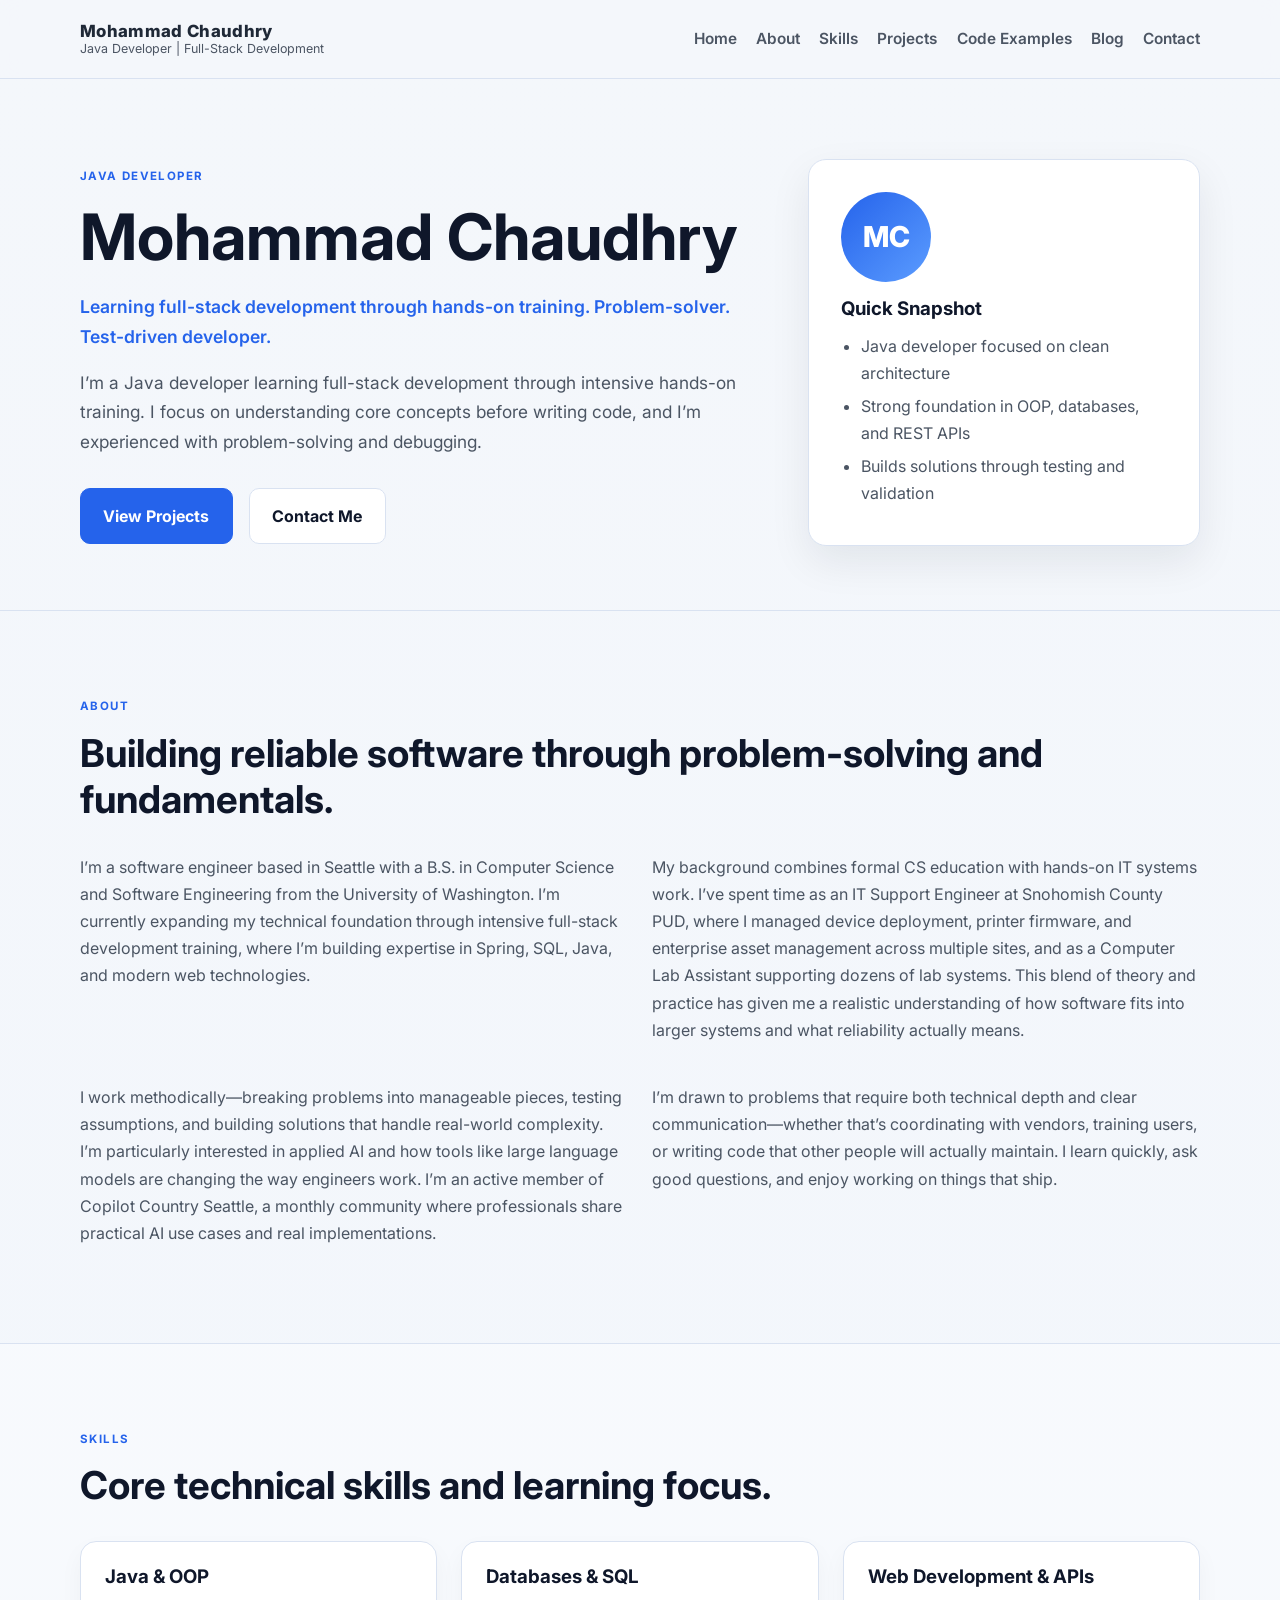
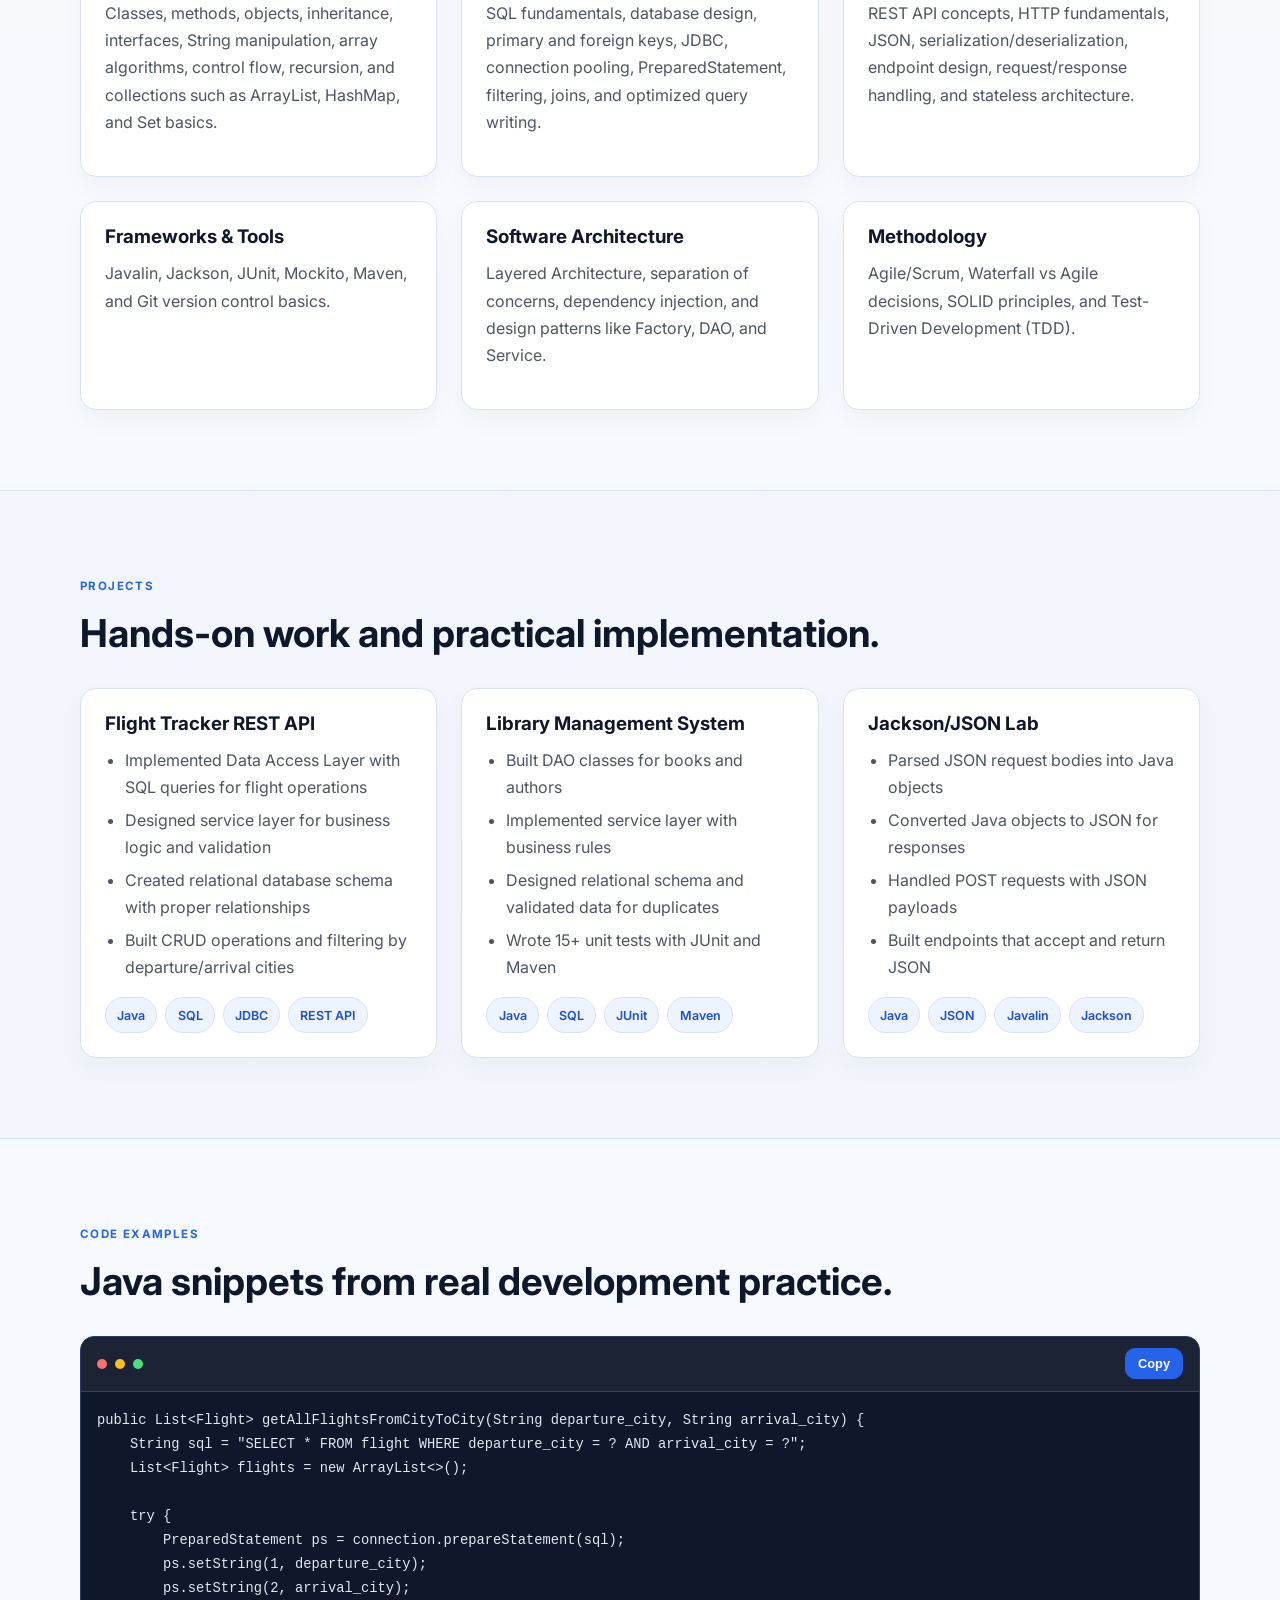
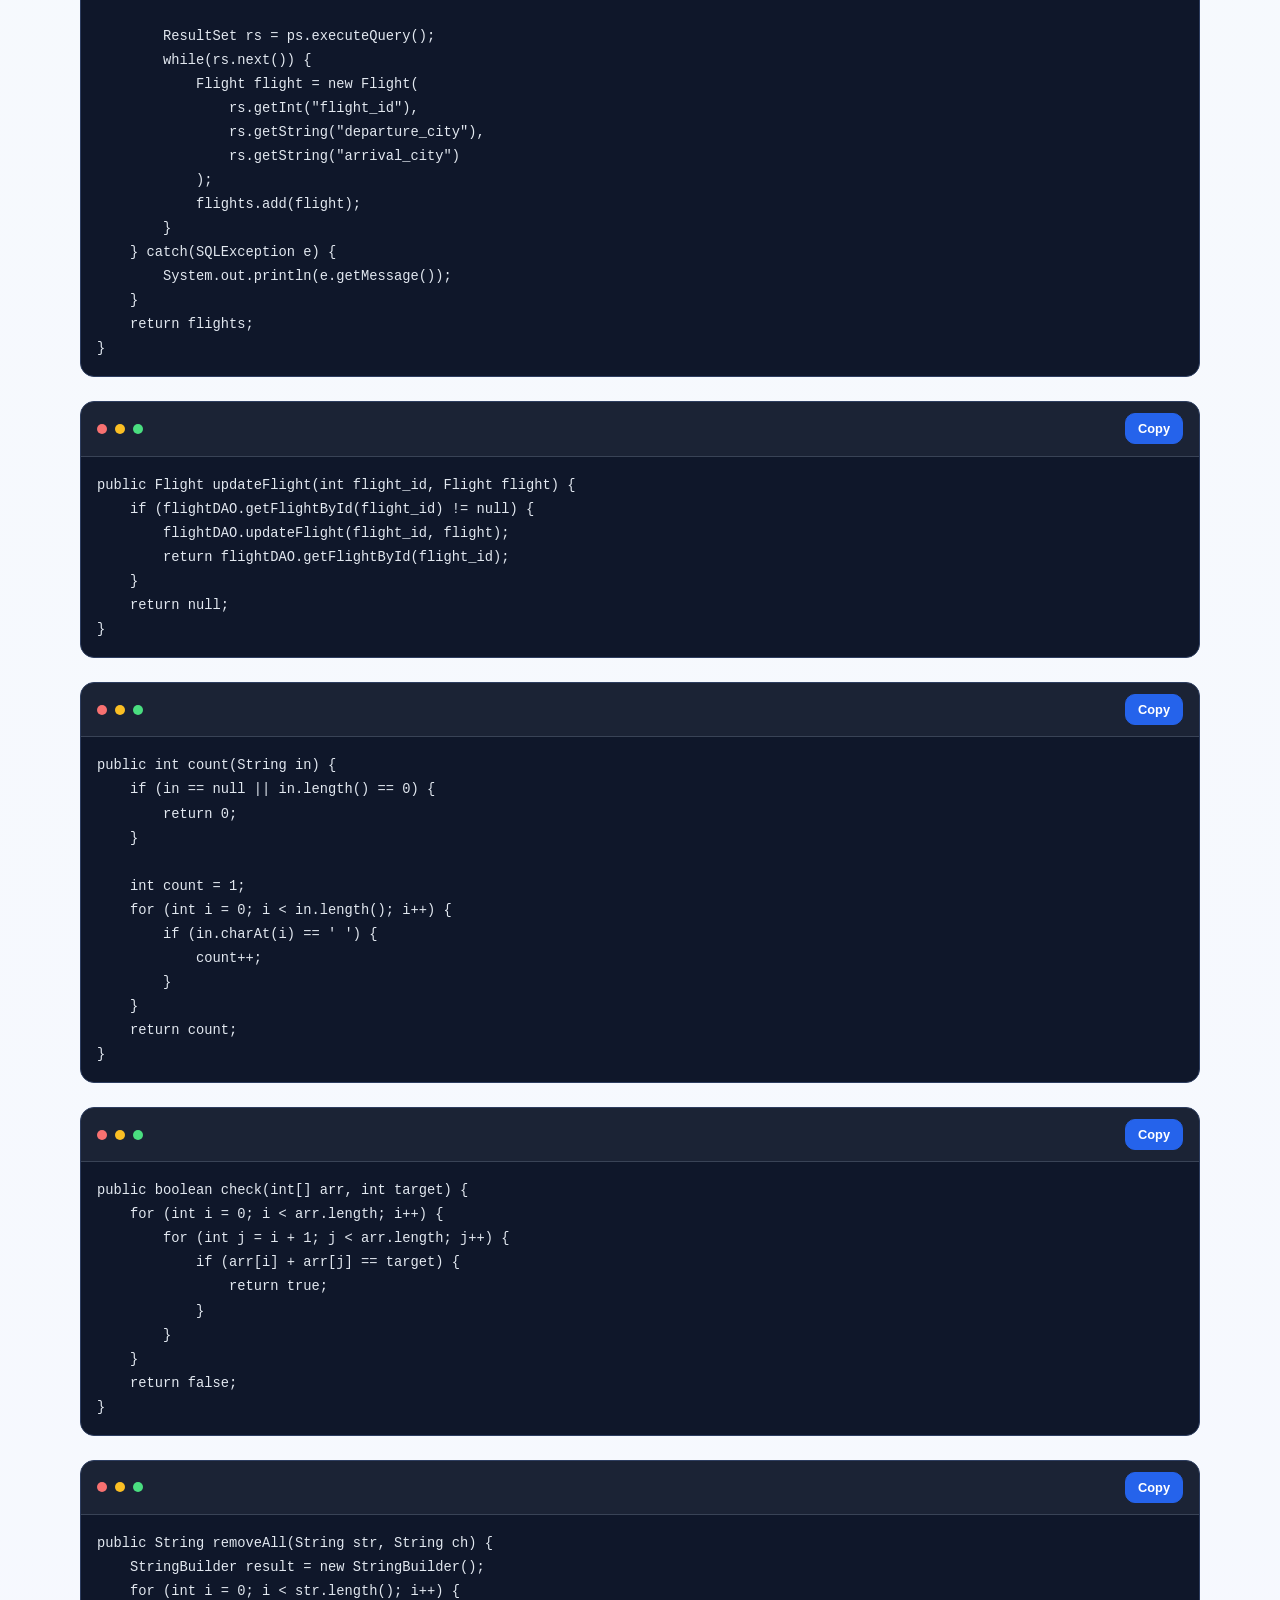
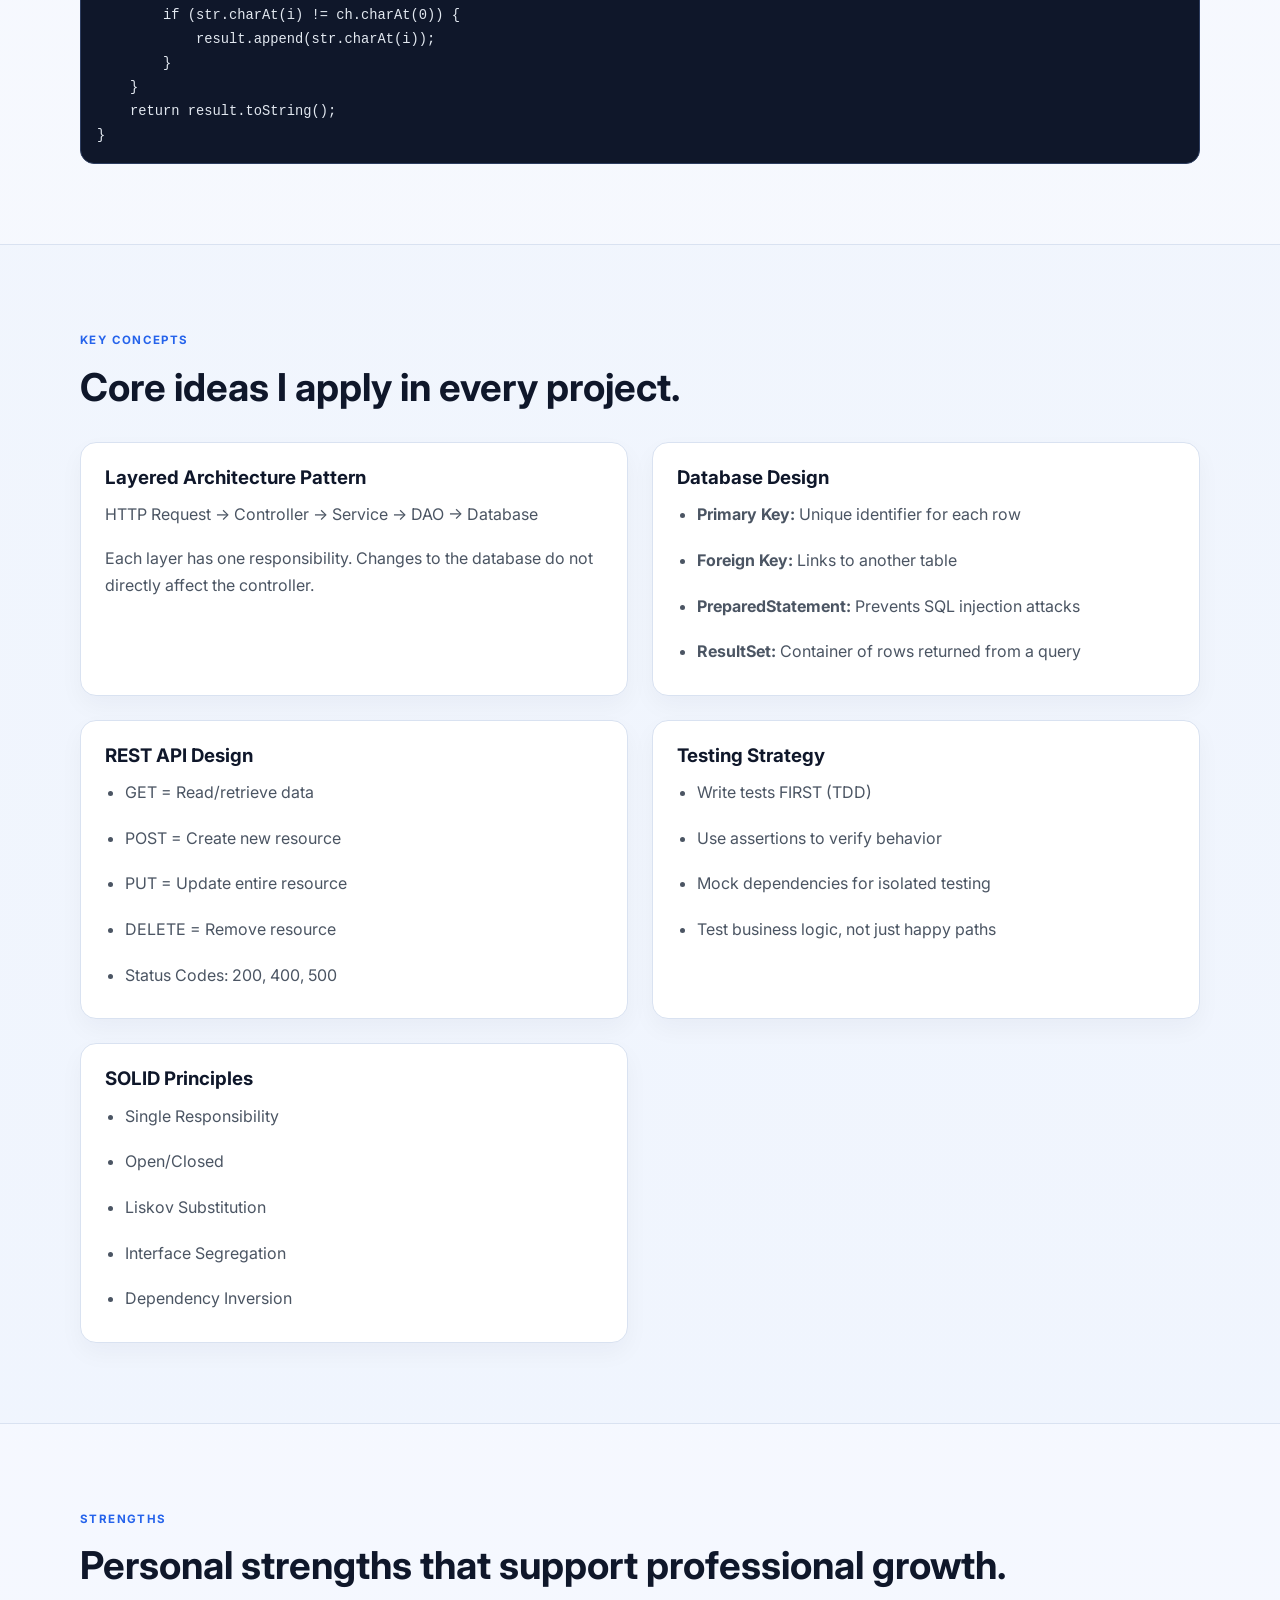
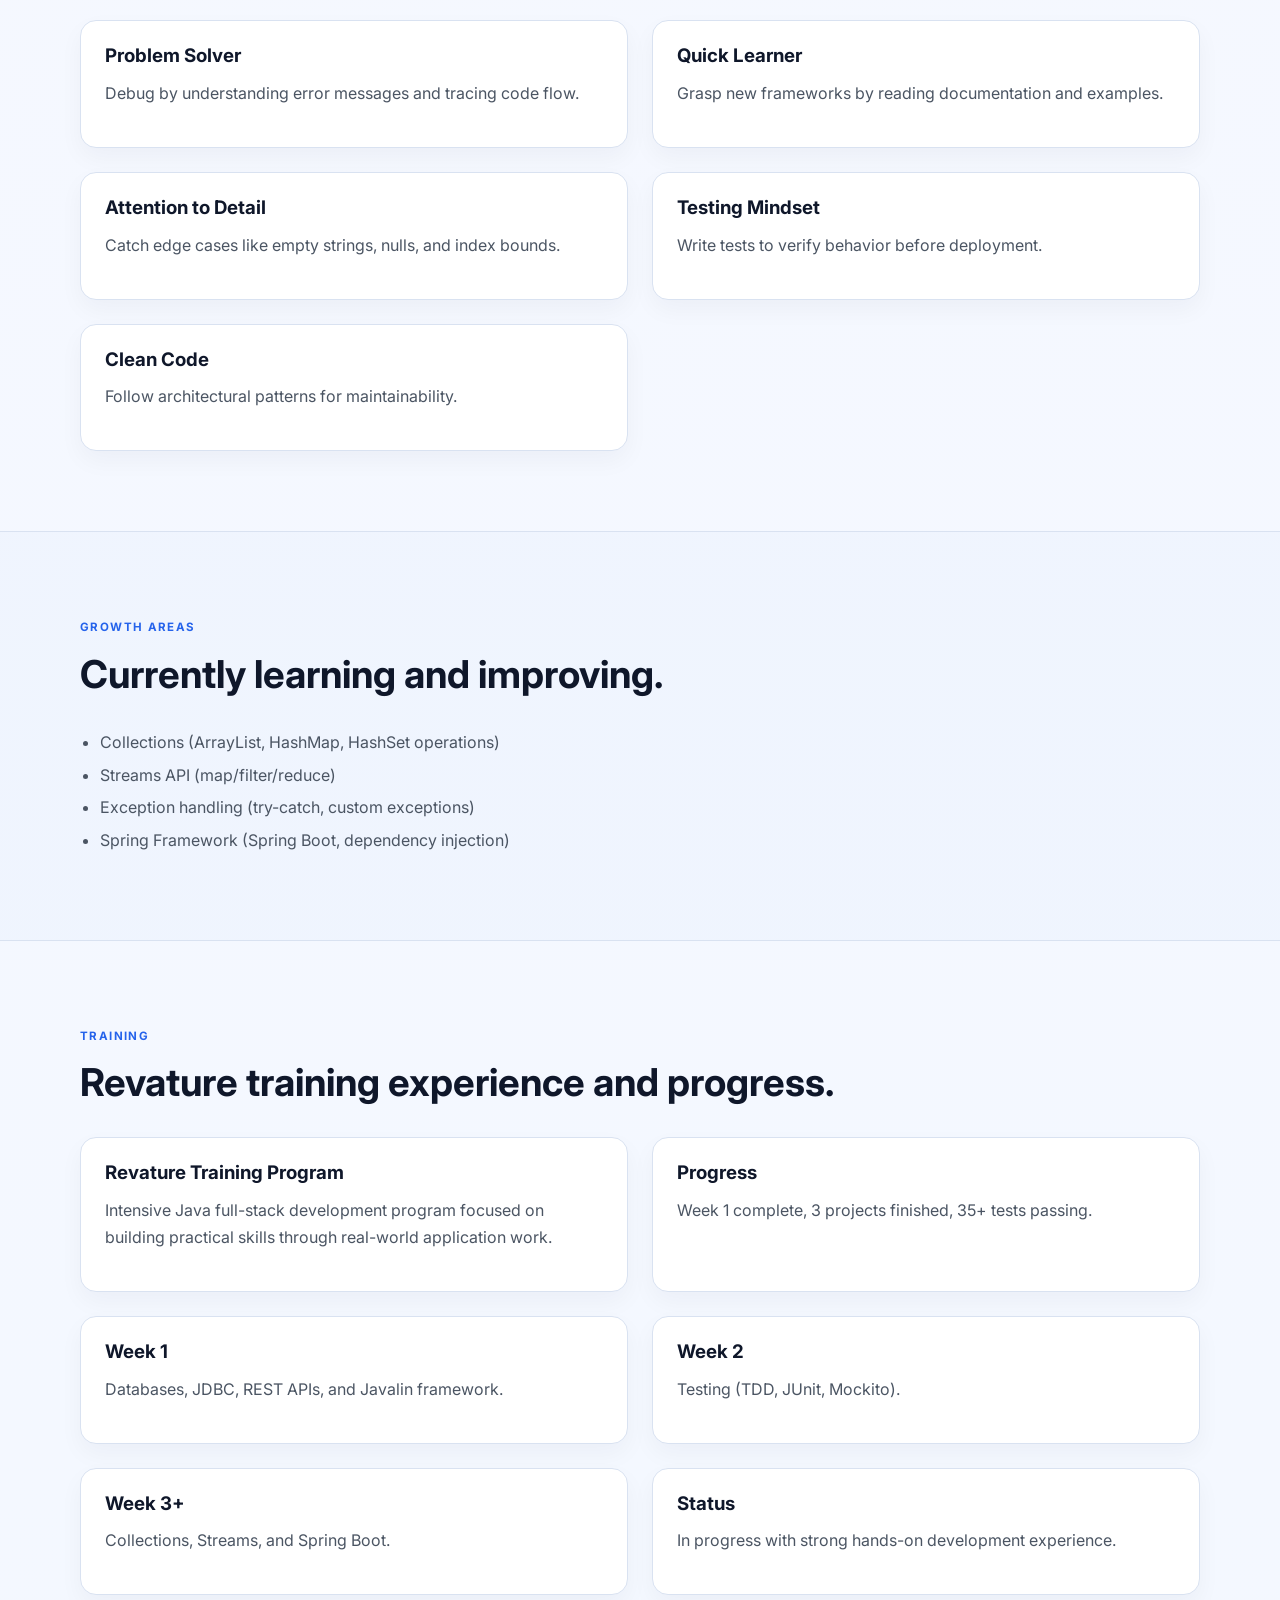
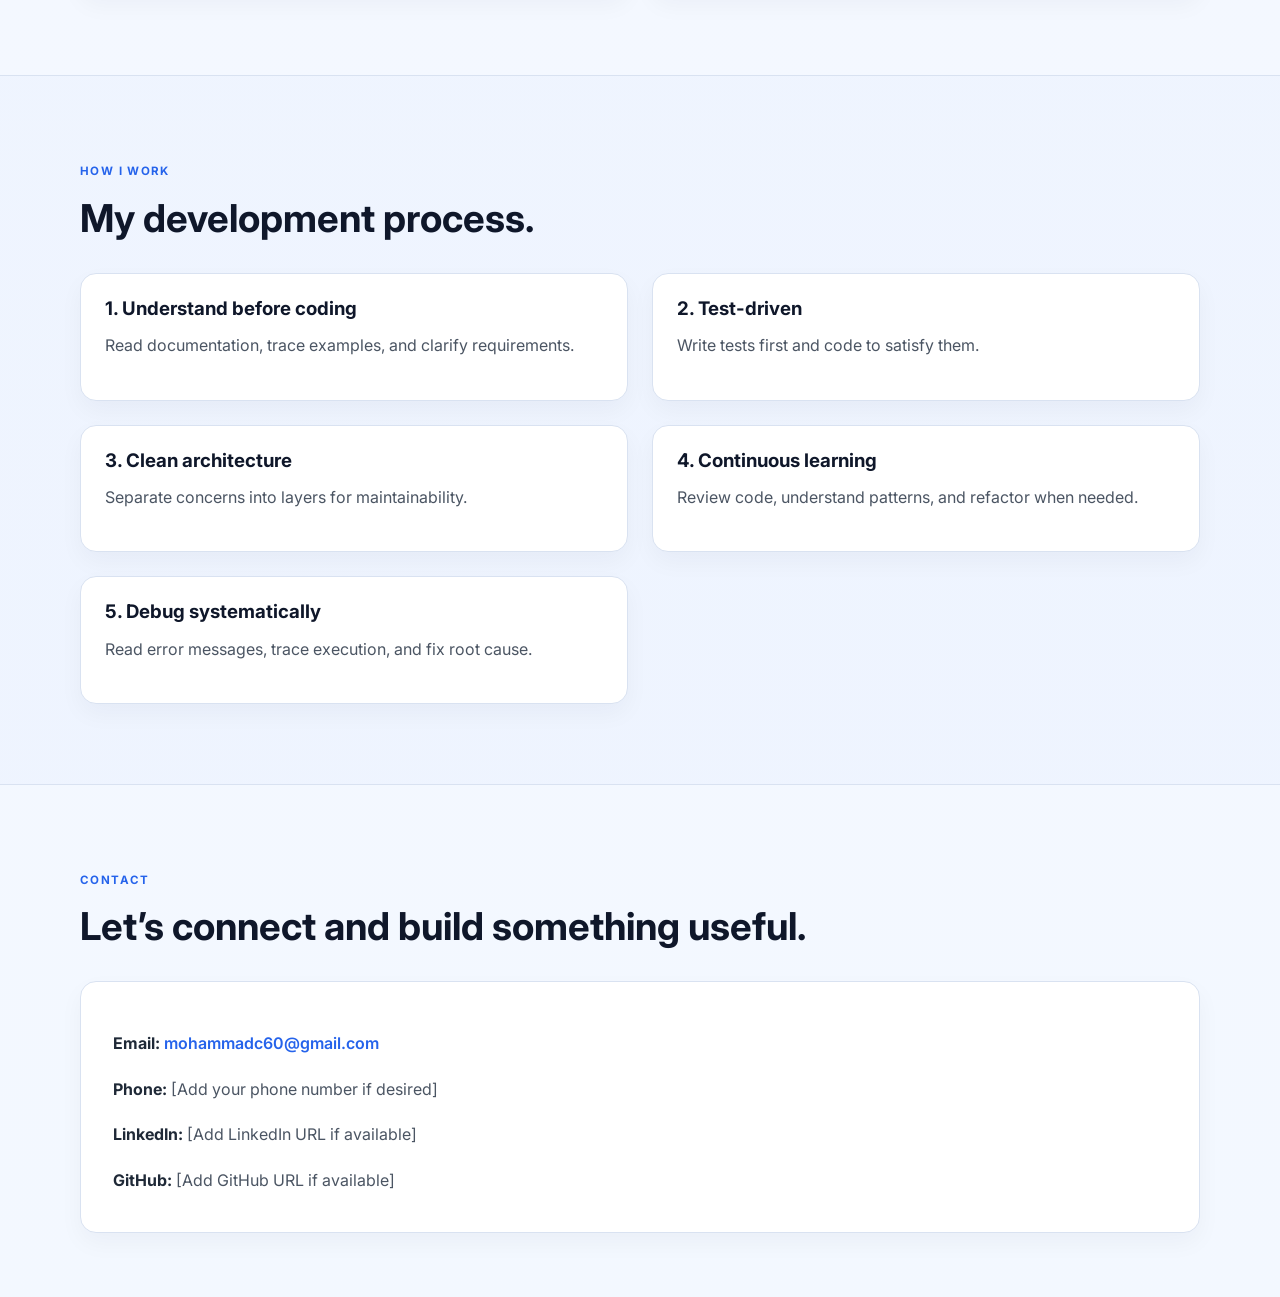
==== commit 914cab7d: "Restore earlier portfolio as homepage" ====
--- a/index.html
+++ b/index.html
@@ -16,103 +16,140 @@
     />
     <style>
       :root {
-        --bg: #edf4f7;
-        --bg-soft: #f7fafb;
-        --bg-panel: #f1f6fa;
-        --panel: rgba(255, 255, 255, 0.82);
-        --panel-strong: #ffffff;
-        --panel-alt: #ebf3f8;
-        --text: #162a36;
-        --text-soft: #4f6476;
-        --heading: #10212d;
-        --primary: #57c7b9;
-        --primary-strong: #2eb7a5;
-        --secondary: #6ea4d8;
-        --accent: #d9b77c;
-        --line: rgba(17, 39, 54, 0.08);
-        --shadow: rgba(16, 33, 45, 0.08);
-      }
-
-      * { box-sizing: border-box; }
-      html { scroll-behavior: smooth; }
+        --bg: #f4f7fb;
+        --bg-strong: #eaf0f7;
+        --surface: #ffffff;
+        --surface-alt: #edf3ff;
+        --surface-code: #0f172a;
+        --text: #1f2937;
+        --text-soft: #4b5563;
+        --heading: #0f172a;
+        --primary: #2563eb;
+        --primary-dark: #1d4ed8;
+        --border: #d9e2f1;
+        --shadow: rgba(15, 23, 42, 0.08);
+        --success: #0f766e;
+        --warning: #b45309;
+      }
+
+      * {
+        box-sizing: border-box;
+      }
+
+      html {
+        scroll-behavior: smooth;
+      }
+
       body {
         margin: 0;
-        font-family: "Inter", "Segoe UI", sans-serif;
-        background:
-          radial-gradient(circle at top left, rgba(87, 199, 185, 0.17), transparent 22%),
-          radial-gradient(circle at top right, rgba(110, 164, 216, 0.14), transparent 22%),
-          linear-gradient(180deg, #f2f8fa 0%, #edf4f7 36%, #f9fbfc 100%);
+        font-family: "Inter", sans-serif;
+        background: linear-gradient(180deg, var(--bg) 0%, #eef4ff 100%);
         color: var(--text);
         line-height: 1.7;
       }
 
-      a { color: inherit; text-decoration: none; }
-      img { max-width: 100%; display: block; }
-      p, li { color: var(--text-soft); }
-      ul { padding-left: 1.2rem; }
-      h1, h2, h3, h4 {
+      a {
+        color: inherit;
+        text-decoration: none;
+      }
+
+      img {
+        max-width: 100%;
+        display: block;
+      }
+
+      ul {
+        margin: 0;
+        padding-left: 1.25rem;
+      }
+
+      li {
+        margin-bottom: 0.35rem;
+      }
+
+      .container {
+        width: min(1120px, calc(100% - 2rem));
+        margin: 0 auto;
+      }
+
+      .section {
+        padding: 5rem 0;
+        border-top: 1px solid var(--border);
+      }
+
+      .section-alt {
+        background: rgba(255, 255, 255, 0.3);
+      }
+
+      .section-heading {
+        margin-bottom: 2rem;
+      }
+
+      .eyebrow {
+        display: inline-block;
+        font-size: 0.72rem;
+        font-weight: 700;
+        letter-spacing: 0.12em;
+        text-transform: uppercase;
+        color: var(--primary);
+        margin-bottom: 0.8rem;
+      }
+
+      h1,
+      h2,
+      h3,
+      h4 {
+        color: var(--heading);
+        line-height: 1.2;
         margin-top: 0;
-        color: var(--heading);
-        line-height: 1.1;
-      }
-
-      .container {
-        width: min(1100px, calc(100% - 2rem));
-        margin: 0 auto;
-      }
-
-      .blog-header {
+      }
+
+      h1 {
+        font-size: clamp(2.4rem, 5vw, 4.2rem);
+        margin-bottom: 1rem;
+      }
+
+      h2 {
+        font-size: clamp(1.8rem, 3vw, 2.5rem);
+        margin-bottom: 0.75rem;
+      }
+
+      p {
+        margin-top: 0;
+      }
+
+      .header {
         position: sticky;
         top: 0;
-        z-index: 30;
-        backdrop-filter: blur(14px);
-        background: rgba(255, 255, 255, 0.74);
-        border-bottom: 1px solid var(--line);
-      }
-
-      .blog-nav {
-        display: flex;
-        justify-content: space-between;
-        align-items: center;
-        min-height: 74px;
-        gap: 1rem;
-      }
-
-      .brand {
+        z-index: 1000;
+        background: rgba(244, 247, 251, 0.9);
+        backdrop-filter: blur(12px);
+        border-bottom: 1px solid var(--border);
+      }
+
+      .nav {
         display: flex;
         align-items: center;
-        gap: 0.8rem;
-      }
-
-      .brand-mark {
-        width: 36px;
-        height: 36px;
-        border-radius: 50%;
-        display: grid;
-        place-items: center;
-        background: linear-gradient(135deg, var(--primary), var(--secondary));
-        color: #0d2430;
-        font-weight: 800;
-        font-size: 0.9rem;
-      }
-
-      .brand-copy {
+        justify-content: space-between;
+        min-height: 78px;
+        gap: 1rem;
+      }
+
+      .brand-block {
         display: flex;
         flex-direction: column;
-        line-height: 1.15;
+        line-height: 1.2;
       }
 
       .brand-name {
-        font-size: 1rem;
+        font-size: 1.05rem;
         font-weight: 800;
-        letter-spacing: -0.03em;
-      }
-
-      .brand-tag {
-        font-size: 0.72rem;
+        letter-spacing: 0.02em;
+      }
+
+      .brand-title {
+        font-size: 0.78rem;
         color: var(--text-soft);
-        letter-spacing: 0.04em;
-        text-transform: uppercase;
       }
 
       .nav-links {
@@ -124,307 +161,277 @@
 
       .nav-links a {
         color: var(--text-soft);
-        font-size: 0.92rem;
+        font-size: 0.96rem;
         font-weight: 600;
+        transition: color 0.2s ease;
       }
 
       .nav-links a:hover,
       .nav-links a:focus-visible {
-        color: var(--heading);
-      }
-
-      .hero-wrap {
-        padding: 4.5rem 0 2.2rem;
+        color: var(--primary);
+      }
+
+      .hero {
+        padding: 5rem 0 4rem;
       }
 
       .hero-grid {
         display: grid;
-        grid-template-columns: 1.55fr 0.95fr;
+        grid-template-columns: 1.6fr 0.9fr;
         gap: 2rem;
         align-items: center;
       }
 
-      .eyebrow {
-        display: inline-block;
-        margin-bottom: 0.8rem;
-        font-size: 0.72rem;
-        letter-spacing: 0.14em;
-        text-transform: uppercase;
-        font-weight: 700;
-        color: var(--primary-strong);
-      }
-
-      h1 {
+      .lead {
+        max-width: 62ch;
+        font-size: 1.08rem;
+        color: var(--text-soft);
+      }
+
+      .hero-tagline {
+        font-size: 1.1rem;
+        font-weight: 600;
+        color: var(--primary);
         margin-bottom: 1rem;
-        font-size: clamp(2.8rem, 6vw, 5.4rem);
-        letter-spacing: -0.07em;
-      }
-
-      .lead {
-        max-width: 58ch;
-        font-size: 1.12rem;
-        color: var(--text-soft);
       }
 
       .hero-actions {
         display: flex;
         flex-wrap: wrap;
-        gap: 0.9rem;
-        margin-top: 1.8rem;
-      }
-
-      .button {
+        gap: 1rem;
+        margin-top: 2rem;
+      }
+
+      .button,
+      .copy-btn {
         display: inline-flex;
         align-items: center;
         justify-content: center;
-        padding: 0.9rem 1.4rem;
-        border-radius: 999px;
-        border: 1px solid var(--line);
-        transition: transform 0.2s ease, box-shadow 0.2s ease;
-      }
-
-      .button.primary {
-        background: linear-gradient(180deg, var(--primary), var(--primary-strong));
-        color: #0d2430;
-        border-color: transparent;
+        padding: 0.85rem 1.4rem;
+        border-radius: 10px;
+        border: 1px solid var(--border);
+        font-weight: 700;
+        transition: transform 0.2s ease, box-shadow 0.2s ease, background 0.2s ease;
+      }
+
+      .button.primary,
+      .copy-btn {
+        background: var(--primary);
+        color: #fff;
+        border-color: var(--primary);
+      }
+
+      .button.secondary {
+        background: #fff;
+        color: var(--heading);
+      }
+
+      .button:hover,
+      .button:focus-visible,
+      .copy-btn:hover,
+      .copy-btn:focus-visible {
+        transform: translateY(-1px);
+        box-shadow: 0 8px 18px rgba(37, 99, 235, 0.16);
+      }
+
+      .hero-card {
+        background: var(--surface);
+        border: 1px solid var(--border);
+        border-radius: 18px;
+        padding: 2rem;
+        box-shadow: 0 16px 40px var(--shadow);
+      }
+
+      .mini-card {
+        display: inline-flex;
+        justify-content: center;
+        align-items: center;
+        width: 90px;
+        height: 90px;
+        border-radius: 50%;
+        background: linear-gradient(135deg, var(--primary), #5b9cff);
+        color: white;
+        font-size: 1.8rem;
         font-weight: 800;
-      }
-
-      .button.secondary {
-        background: rgba(255, 255, 255, 0.8);
-        color: var(--text);
-        border-color: var(--line);
-      }
-
-      .button:hover,
-      .button:focus-visible {
-        transform: translateY(-1px);
-        box-shadow: 0 12px 28px rgba(27, 93, 232, 0.18);
-      }
-
-      .hero-feature {
-        background: linear-gradient(180deg, rgba(255,255,255,0.9), rgba(239, 246, 250, 0.96));
-        border: 1px solid var(--line);
-        border-radius: 24px;
-        box-shadow: 0 20px 42px var(--shadow);
-        padding: 1.6rem;
-      }
-
-      .feature-label {
-        font-size: 0.74rem;
-        text-transform: uppercase;
-        letter-spacing: 0.12em;
-        color: var(--secondary);
-        font-weight: 700;
-      }
-
-      .feature-box {
-        margin-top: 1.2rem;
-        padding: 1.2rem;
-        background: linear-gradient(135deg, rgba(87, 199, 185, 0.12), rgba(217, 183, 124, 0.08));
-        border: 1px solid rgba(87, 199, 185, 0.14);
-        border-radius: 20px;
-      }
-
-      .feature-box strong {
-        display: block;
-        margin-bottom: 0.5rem;
-        font-size: 1.05rem;
-        color: var(--heading);
-      }
-
-      .feature-box p {
-        margin: 0;
-      }
-
-      .meta-row {
+        margin-bottom: 1rem;
+      }
+
+      .hero-card h3 {
+        margin-bottom: 0.8rem;
+      }
+
+      .hero-card ul {
+        padding-left: 1.2rem;
+        color: var(--text-soft);
+      }
+
+      .about-grid,
+      .skills-grid,
+      .project-grid,
+      .plan-grid,
+      .strengths-grid,
+      .training-grid,
+      .work-steps {
+        display: grid;
+        gap: 1.5rem;
+      }
+
+      .about-grid {
+        grid-template-columns: repeat(2, minmax(0, 1fr));
+      }
+
+      .about-grid p,
+      .project-card p,
+      .project-card li,
+      .skill-box p,
+      .topic-box p,
+      .strength-item p,
+      .training-item p,
+      .step-item p,
+      .keyconcept-list li,
+      .growth-list li {
+        color: var(--text-soft);
+      }
+
+      .skills-grid {
+        grid-template-columns: repeat(3, minmax(0, 1fr));
+      }
+
+      .skill-box,
+      .topic-box,
+      .strength-item,
+      .training-item,
+      .step-item,
+      .project-card {
+        background: var(--surface);
+        border: 1px solid var(--border);
+        border-radius: 16px;
+        padding: 1.5rem;
+        box-shadow: 0 10px 24px rgba(15, 23, 42, 0.04);
+      }
+
+      .skill-box h3,
+      .topic-box h3,
+      .strength-item h3,
+      .training-item h3,
+      .step-item h3,
+      .project-card h3 {
+        margin-bottom: 0.75rem;
+      }
+
+      .project-grid {
+        grid-template-columns: repeat(3, minmax(0, 1fr));
+      }
+
+      .tech-list {
         display: flex;
         flex-wrap: wrap;
-        gap: 0.7rem;
+        gap: 0.5rem;
         margin-top: 1rem;
       }
 
-      .meta-pill {
-        display: inline-flex;
-        padding: 0.5rem 0.8rem;
-        background: rgba(255, 255, 255, 0.7);
-        border: 1px solid var(--line);
+      .tech {
+        display: inline-block;
+        background: var(--surface-alt);
+        border: 1px solid var(--border);
         border-radius: 999px;
-        font-size: 0.76rem;
-        font-weight: 700;
-        color: var(--text-soft);
-      }
-
-      .section {
-        padding: 2.25rem 0 1.2rem;
-      }
-
-      .section-head {
-        display: flex;
-        justify-content: space-between;
-        align-items: end;
-        gap: 1rem;
-        margin-bottom: 1.4rem;
-      }
-
-      .section-head h2 {
-        font-size: clamp(1.9rem, 4vw, 3rem);
-        letter-spacing: -0.05em;
-        margin: 0;
-      }
-
-      .section-link {
-        color: var(--primary-strong);
-        font-weight: 700;
-      }
-
-      .content-grid {
-        display: grid;
-        grid-template-columns: 1.35fr 0.65fr;
-        gap: 1.5rem;
-      }
-
-      .article-card,
-      .side-card,
-      .project-card,
-      .contact-card,
-      .timeline-item {
-        background: linear-gradient(180deg, rgba(255,255,255,0.9), rgba(240, 247, 250, 0.95));
-        border: 1px solid var(--line);
-        border-radius: 22px;
-        box-shadow: 0 14px 28px rgba(16, 33, 45, 0.06);
-      }
-
-      .article-card {
-        padding: 1.5rem;
-      }
-
-      .article-card h3 {
-        font-size: clamp(1.5rem, 2vw, 2rem);
-        letter-spacing: -0.04em;
-        margin-bottom: 0.7rem;
-      }
-
-      .article-card p,
-      .project-card p,
-      .timeline-item p,
-      .side-card li,
-      .side-card p,
-      .contact-card li {
-        color: var(--text-soft);
-      }
-
-      .article-card + .article-card {
-        margin-top: 1rem;
-      }
-
-      .post-meta {
+        padding: 0.4rem 0.7rem;
+        font-size: 0.78rem;
+        font-weight: 600;
+        color: var(--primary-dark);
+      }
+
+      .code-block {
+        margin-top: 1.2rem;
+        border-radius: 14px;
+        overflow: hidden;
+        border: 1px solid #2d3d5f;
+        background: var(--surface-code);
+      }
+
+      .code-header {
         display: flex;
         align-items: center;
-        gap: 0.7rem;
-        flex-wrap: wrap;
-        margin-bottom: 0.8rem;
+        justify-content: space-between;
+        gap: 1rem;
+        background: rgba(255, 255, 255, 0.05);
+        padding: 0.7rem 1rem;
+        border-bottom: 1px solid rgba(148, 163, 184, 0.25);
+      }
+
+      .code-dots {
+        display: flex;
+        gap: 0.5rem;
+      }
+
+      .dot {
+        width: 10px;
+        height: 10px;
+        border-radius: 50%;
+        display: inline-block;
+      }
+
+      .dot.red { background: #f87171; }
+      .dot.yellow { background: #fbbf24; }
+      .dot.green { background: #4ade80; }
+
+      pre {
+        margin: 0;
+        padding: 1rem;
+        overflow-x: auto;
+        font-family: "JetBrains Mono", monospace;
+        font-size: 0.86rem;
+        line-height: 1.6;
+        color: #e2e8f0;
+      }
+
+      .copy-btn {
+        padding: 0.45rem 0.75rem;
         font-size: 0.8rem;
-        color: var(--text-soft);
-      }
-
-      .dot-sep {
-        width: 5px;
-        height: 5px;
-        border-radius: 50%;
-        background: var(--accent);
-      }
-
-      .tag-list,
-      .chip-list {
-        display: flex;
-        flex-wrap: wrap;
-        gap: 0.6rem;
-        margin-top: 1rem;
-      }
-
-      .tag {
-        display: inline-block;
-        padding: 0.38rem 0.7rem;
-        background: rgba(87, 199, 185, 0.12);
-        border: 1px solid rgba(87, 199, 185, 0.18);
-        border-radius: 999px;
-        color: var(--primary-strong);
-        font-size: 0.75rem;
-        font-weight: 700;
-      }
-
-      .side-stack {
-        display: grid;
-        gap: 1rem;
-      }
-
-      .side-card {
-        padding: 1.3rem 1.2rem;
-      }
-
-      .side-card h3 {
-        margin-bottom: 0.9rem;
-        font-size: 1.2rem;
-      }
-
-      .side-card ul {
-        margin: 0;
-        padding-left: 1rem;
-      }
-
-      .project-grid {
-        display: grid;
-        grid-template-columns: repeat(3, minmax(0,1fr));
-        gap: 1.2rem;
-      }
-
-      .project-card {
-        padding: 1.3rem;
-      }
-
-      .project-card h3 {
-        margin-bottom: 0.75rem;
-        font-size: 1.2rem;
-      }
-
-      .timeline {
-        display: grid;
-        gap: 1rem;
-      }
-
-      .timeline-item {
-        padding: 1rem 1.2rem;
-      }
-
-      .timeline-item strong {
-        display: block;
-        margin-bottom: 0.35rem;
-        color: var(--heading);
-      }
-
-      .contact-card {
-        padding: 1.4rem;
-      }
-
-      .contact-card ul {
-        margin: 0;
-        padding-left: 0;
-        list-style: none;
+      }
+
+      .plan-grid,
+      .strengths-grid,
+      .training-grid,
+      .work-steps {
+        grid-template-columns: repeat(2, minmax(0, 1fr));
+      }
+
+      .keyconcept-list {
         display: grid;
         gap: 0.8rem;
       }
 
-      .contact-card a {
-        color: var(--primary-strong);
-        font-weight: 700;
+      .growth-list {
+        list-style: disc;
+        color: var(--text-soft);
+      }
+
+      .contact-card {
+        background: var(--surface);
+        border: 1px solid var(--border);
+        border-radius: 16px;
+        padding: 2rem;
+        box-shadow: 0 10px 24px rgba(15, 23, 42, 0.04);
+      }
+
+      .contact-list {
+        list-style: none;
+        padding: 0;
+        margin: 1rem 0 0;
+        display: grid;
+        gap: 0.8rem;
+      }
+
+      .contact-list a {
+        color: var(--primary);
+        font-weight: 600;
       }
 
       .footer {
-        padding: 2rem 0 3rem;
-        border-top: 1px solid var(--line);
-        margin-top: 2rem;
-        background: rgba(255, 255, 255, 0.58);
+        padding: 1.5rem 0 2.5rem;
+        background: #e9eef8;
+        border-top: 1px solid var(--border);
       }
 
       .footer-inner {
@@ -435,16 +442,25 @@
         flex-wrap: wrap;
       }
 
+      .muted {
+        color: var(--text-soft);
+      }
+
       @media (max-width: 900px) {
         .hero-grid,
-        .content-grid,
-        .project-grid {
+        .about-grid,
+        .skills-grid,
+        .project-grid,
+        .plan-grid,
+        .strengths-grid,
+        .training-grid,
+        .work-steps {
           grid-template-columns: 1fr;
         }
       }
 
       @media (max-width: 640px) {
-        .blog-nav {
+        .nav {
           flex-wrap: wrap;
           justify-content: center;
           padding: 0.8rem 0;
@@ -454,269 +470,575 @@
           justify-content: center;
         }
 
-        .hero-wrap {
+        .hero {
           padding-top: 3rem;
         }
 
-        .section-head {
-          flex-direction: column;
-          align-items: flex-start;
-        }
-
-        .button {
+        .section {
+          padding: 4rem 0;
+        }
+
+        .button,
+        .copy-btn {
           width: 100%;
         }
+      }
+
+      @keyframes fadeUp {
+        from {
+          opacity: 0;
+          transform: translateY(18px);
+        }
+        to {
+          opacity: 1;
+          transform: translateY(0);
+        }
+      }
+
+      .animate {
+        animation: fadeUp 0.7s ease both;
       }
     </style>
   </head>
   <body>
-    <header class="blog-header">
-      <nav class="blog-nav container" aria-label="Main navigation">
-        <div class="brand" aria-label="Mohammad Chaudhry profile">
-          <div class="brand-mark">MC</div>
-          <div class="brand-copy">
-            <span class="brand-name">Mohammad Chaudhry</span>
-            <span class="brand-tag">Java Developer</span>
-          </div>
+    <header class="header">
+      <nav class="nav container" aria-label="Main navigation">
+        <div class="brand-block" aria-label="Mohammad Chaudhry profile">
+          <span class="brand-name">Mohammad Chaudhry</span>
+          <span class="brand-title">Java Developer | Full-Stack Development</span>
         </div>
 
         <div class="nav-links">
           <a href="#home">Home</a>
           <a href="#about">About</a>
-          <a href="#posts">Posts</a>
+          <a href="#skills">Skills</a>
           <a href="#projects">Projects</a>
-          <a href="portfolio.html">Portfolio</a>
+          <a href="#code-examples">Code Examples</a>
+          <a href="index.html">Blog</a>
           <a href="#contact">Contact</a>
         </div>
       </nav>
     </header>
 
-    <main id="home" class="container">
-      <section class="hero-wrap">
-        <div class="hero-grid">
+    <main id="home">
+      <section class="hero">
+        <div class="container hero-grid animate">
           <div>
-            <p class="eyebrow">Engineering notes</p>
-            <h1>Building software with clarity, patience, and fundamentals.</h1>
+            <p class="eyebrow">Java Developer</p>
+            <h1>Mohammad Chaudhry</h1>
+            <p class="hero-tagline">
+              Learning full-stack development through hands-on training. Problem-solver. Test-driven developer.
+            </p>
             <p class="lead">
-              I’m a Java developer learning by doing—working through APIs, databases, architecture, and real troubleshooting. This space is a simple journal of how I think, build, and improve as a developer.
+              I’m a Java developer learning full-stack development through intensive hands-on training. I focus on understanding core concepts before writing code, and I’m experienced with problem-solving and debugging.
             </p>
             <div class="hero-actions">
-              <a class="button primary" href="#posts">Read the journal</a>
-              <a class="button secondary" href="#contact">Get in touch</a>
+              <a class="button primary" href="#projects">View Projects</a>
+              <a class="button secondary" href="#contact">Contact Me</a>
             </div>
-            <div class="meta-row" aria-label="Profile summary">
-              <span class="meta-pill">Java</span>
-              <span class="meta-pill">SQL</span>
-              <span class="meta-pill">REST APIs</span>
-              <span class="meta-pill">Problem solving</span>
-            </div>
-          </div>
-
-          <aside class="hero-feature" aria-label="Featured note">
-            <div class="feature-label">Featured entry</div>
-            <div class="feature-box">
-              <strong>Why fundamentals matter</strong>
-              <p>Good engineering starts with clean logic, readable structure, and deliberate testing—not flashy shortcuts.</p>
-            </div>
-            <div class="meta-row">
-              <span class="meta-pill">Seattle</span>
-              <span class="meta-pill">2026</span>
-            </div>
+          </div>
+
+          <aside class="hero-card" aria-label="Quick summary">
+            <div class="mini-card" aria-hidden="true">MC</div>
+            <h3>Quick Snapshot</h3>
+            <ul>
+              <li>Java developer focused on clean architecture</li>
+              <li>Strong foundation in OOP, databases, and REST APIs</li>
+              <li>Builds solutions through testing and validation</li>
+            </ul>
           </aside>
         </div>
       </section>
 
       <section id="about" class="section">
-        <div class="section-head">
-          <p class="eyebrow">About</p>
-          <a class="section-link" href="#contact">Connect</a>
-        </div>
-
-        <div class="content-grid">
-          <article class="article-card">
-            <h3>From systems support to software development</h3>
-            <div class="post-meta">
-              <span>Mohammad Chaudhry</span>
-              <span class="dot-sep" aria-hidden="true"></span>
-              <span>Java developer</span>
-            </div>
+        <div class="container">
+          <div class="section-heading">
+            <p class="eyebrow">About</p>
+            <h2>Building reliable software through problem-solving and fundamentals.</h2>
+          </div>
+
+          <div class="about-grid">
             <p>
-              I’m a software engineer based in Seattle with a B.S. in Computer Science and Software Engineering from the University of Washington. My background blends formal studies with practical IT work, including time as an IT Support Engineer and Computer Lab Assistant, where I learned how important reliability, communication, and user trust are in real systems.
+              I’m a software engineer based in Seattle with a B.S. in Computer Science and Software Engineering from the University of Washington. I’m currently expanding my technical foundation through intensive full-stack development training, where I’m building expertise in Spring, SQL, Java, and modern web technologies.
             </p>
             <p>
-              That experience pushed me toward software engineering, where I could apply the same mindset to building durable systems: understand the problem clearly, test assumptions, and keep the solution maintainable. I now focus on Java, object-oriented design, SQL, and API development while continuing to improve my foundation with practical projects and modern tools.
+              My background combines formal CS education with hands-on IT systems work. I’ve spent time as an IT Support Engineer at Snohomish County PUD, where I managed device deployment, printer firmware, and enterprise asset management across multiple sites, and as a Computer Lab Assistant supporting dozens of lab systems. This blend of theory and practice has given me a realistic understanding of how software fits into larger systems and what reliability actually means.
             </p>
-          </article>
-
-          <aside class="side-stack">
-            <div class="side-card">
-              <h3>Core stack</h3>
-              <div class="chip-list">
-                <span class="tag">Java</span>
-                <span class="tag">SQL</span>
-                <span class="tag">JDBC</span>
-                <span class="tag">REST</span>
-                <span class="tag">Git</span>
-                <span class="tag">JUnit</span>
+            <p>
+              I work methodically—breaking problems into manageable pieces, testing assumptions, and building solutions that handle real-world complexity. I’m particularly interested in applied AI and how tools like large language models are changing the way engineers work. I’m an active member of Copilot Country Seattle, a monthly community where professionals share practical AI use cases and real implementations.
+            </p>
+            <p>
+              I’m drawn to problems that require both technical depth and clear communication—whether that’s coordinating with vendors, training users, or writing code that other people will actually maintain. I learn quickly, ask good questions, and enjoy working on things that ship.
+            </p>
+          </div>
+        </div>
+      </section>
+
+      <section id="skills" class="section section-alt">
+        <div class="container">
+          <div class="section-heading">
+            <p class="eyebrow">Skills</p>
+            <h2>Core technical skills and learning focus.</h2>
+          </div>
+
+          <div class="skills-grid">
+            <article class="skill-box">
+              <h3>Java & OOP</h3>
+              <p>
+                Classes, methods, objects, inheritance, interfaces, String manipulation, array algorithms, control flow, recursion, and collections such as ArrayList, HashMap, and Set basics.
+              </p>
+            </article>
+
+            <article class="skill-box">
+              <h3>Databases & SQL</h3>
+              <p>
+                SQL fundamentals, database design, primary and foreign keys, JDBC, connection pooling, PreparedStatement, filtering, joins, and optimized query writing.
+              </p>
+            </article>
+
+            <article class="skill-box">
+              <h3>Web Development & APIs</h3>
+              <p>
+                REST API concepts, HTTP fundamentals, JSON, serialization/deserialization, endpoint design, request/response handling, and stateless architecture.
+              </p>
+            </article>
+
+            <article class="skill-box">
+              <h3>Frameworks & Tools</h3>
+              <p>
+                Javalin, Jackson, JUnit, Mockito, Maven, and Git version control basics.
+              </p>
+            </article>
+
+            <article class="skill-box">
+              <h3>Software Architecture</h3>
+              <p>
+                Layered Architecture, separation of concerns, dependency injection, and design patterns like Factory, DAO, and Service.
+              </p>
+            </article>
+
+            <article class="skill-box">
+              <h3>Methodology</h3>
+              <p>
+                Agile/Scrum, Waterfall vs Agile decisions, SOLID principles, and Test-Driven Development (TDD).
+              </p>
+            </article>
+          </div>
+        </div>
+      </section>
+
+      <section id="projects" class="section">
+        <div class="container">
+          <div class="section-heading">
+            <p class="eyebrow">Projects</p>
+            <h2>Hands-on work and practical implementation.</h2>
+          </div>
+
+          <div class="project-grid">
+            <article class="project-card">
+              <h3>Flight Tracker REST API</h3>
+              <ul>
+                <li>Implemented Data Access Layer with SQL queries for flight operations</li>
+                <li>Designed service layer for business logic and validation</li>
+                <li>Created relational database schema with proper relationships</li>
+                <li>Built CRUD operations and filtering by departure/arrival cities</li>
+              </ul>
+              <div class="tech-list" aria-label="Technologies used">
+                <span class="tech">Java</span>
+                <span class="tech">SQL</span>
+                <span class="tech">JDBC</span>
+                <span class="tech">REST API</span>
               </div>
+            </article>
+
+            <article class="project-card">
+              <h3>Library Management System</h3>
+              <ul>
+                <li>Built DAO classes for books and authors</li>
+                <li>Implemented service layer with business rules</li>
+                <li>Designed relational schema and validated data for duplicates</li>
+                <li>Wrote 15+ unit tests with JUnit and Maven</li>
+              </ul>
+              <div class="tech-list" aria-label="Technologies used">
+                <span class="tech">Java</span>
+                <span class="tech">SQL</span>
+                <span class="tech">JUnit</span>
+                <span class="tech">Maven</span>
+              </div>
+            </article>
+
+            <article class="project-card">
+              <h3>Jackson/JSON Lab</h3>
+              <ul>
+                <li>Parsed JSON request bodies into Java objects</li>
+                <li>Converted Java objects to JSON for responses</li>
+                <li>Handled POST requests with JSON payloads</li>
+                <li>Built endpoints that accept and return JSON</li>
+              </ul>
+              <div class="tech-list" aria-label="Technologies used">
+                <span class="tech">Java</span>
+                <span class="tech">JSON</span>
+                <span class="tech">Javalin</span>
+                <span class="tech">Jackson</span>
+              </div>
+            </article>
+          </div>
+        </div>
+      </section>
+
+      <section id="code-examples" class="section section-alt">
+        <div class="container">
+          <div class="section-heading">
+            <p class="eyebrow">Code Examples</p>
+            <h2>Java snippets from real development practice.</h2>
+          </div>
+
+          <div class="code-block">
+            <div class="code-header">
+              <div class="code-dots" aria-hidden="true">
+                <span class="dot red"></span>
+                <span class="dot yellow"></span>
+                <span class="dot green"></span>
+              </div>
+              <button class="copy-btn" type="button" data-copy-target="code-1">Copy</button>
             </div>
-
-            <div class="side-card">
-              <h3>Current focus</h3>
-              <ul>
-                <li>Layered architecture</li>
-                <li>Database design</li>
-                <li>Spring fundamentals</li>
-                <li>Testing and debugging</li>
+            <pre id="code-1"><code>public List&lt;Flight&gt; getAllFlightsFromCityToCity(String departure_city, String arrival_city) {
+    String sql = "SELECT * FROM flight WHERE departure_city = ? AND arrival_city = ?";
+    List&lt;Flight&gt; flights = new ArrayList&lt;&gt;();
+
+    try {
+        PreparedStatement ps = connection.prepareStatement(sql);
+        ps.setString(1, departure_city);
+        ps.setString(2, arrival_city);
+
+        ResultSet rs = ps.executeQuery();
+        while(rs.next()) {
+            Flight flight = new Flight(
+                rs.getInt("flight_id"),
+                rs.getString("departure_city"),
+                rs.getString("arrival_city")
+            );
+            flights.add(flight);
+        }
+    } catch(SQLException e) {
+        System.out.println(e.getMessage());
+    }
+    return flights;
+}</code></pre>
+          </div>
+
+          <div class="code-block" style="margin-top: 1.5rem;">
+            <div class="code-header">
+              <div class="code-dots" aria-hidden="true">
+                <span class="dot red"></span>
+                <span class="dot yellow"></span>
+                <span class="dot green"></span>
+              </div>
+              <button class="copy-btn" type="button" data-copy-target="code-2">Copy</button>
+            </div>
+            <pre id="code-2"><code>public Flight updateFlight(int flight_id, Flight flight) {
+    if (flightDAO.getFlightById(flight_id) != null) {
+        flightDAO.updateFlight(flight_id, flight);
+        return flightDAO.getFlightById(flight_id);
+    }
+    return null;
+}</code></pre>
+          </div>
+
+          <div class="code-block" style="margin-top: 1.5rem;">
+            <div class="code-header">
+              <div class="code-dots" aria-hidden="true">
+                <span class="dot red"></span>
+                <span class="dot yellow"></span>
+                <span class="dot green"></span>
+              </div>
+              <button class="copy-btn" type="button" data-copy-target="code-3">Copy</button>
+            </div>
+            <pre id="code-3"><code>public int count(String in) {
+    if (in == null || in.length() == 0) {
+        return 0;
+    }
+
+    int count = 1;
+    for (int i = 0; i < in.length(); i++) {
+        if (in.charAt(i) == ' ') {
+            count++;
+        }
+    }
+    return count;
+}</code></pre>
+          </div>
+
+          <div class="code-block" style="margin-top: 1.5rem;">
+            <div class="code-header">
+              <div class="code-dots" aria-hidden="true">
+                <span class="dot red"></span>
+                <span class="dot yellow"></span>
+                <span class="dot green"></span>
+              </div>
+              <button class="copy-btn" type="button" data-copy-target="code-4">Copy</button>
+            </div>
+            <pre id="code-4"><code>public boolean check(int[] arr, int target) {
+    for (int i = 0; i < arr.length; i++) {
+        for (int j = i + 1; j < arr.length; j++) {
+            if (arr[i] + arr[j] == target) {
+                return true;
+            }
+        }
+    }
+    return false;
+}</code></pre>
+          </div>
+
+          <div class="code-block" style="margin-top: 1.5rem;">
+            <div class="code-header">
+              <div class="code-dots" aria-hidden="true">
+                <span class="dot red"></span>
+                <span class="dot yellow"></span>
+                <span class="dot green"></span>
+              </div>
+              <button class="copy-btn" type="button" data-copy-target="code-5">Copy</button>
+            </div>
+            <pre id="code-5"><code>public String removeAll(String str, String ch) {
+    StringBuilder result = new StringBuilder();
+    for (int i = 0; i < str.length(); i++) {
+        if (str.charAt(i) != ch.charAt(0)) {
+            result.append(str.charAt(i));
+        }
+    }
+    return result.toString();
+}</code></pre>
+          </div>
+        </div>
+      </section>
+
+      <section class="section">
+        <div class="container">
+          <div class="section-heading">
+            <p class="eyebrow">Key Concepts</p>
+            <h2>Core ideas I apply in every project.</h2>
+          </div>
+
+          <div class="plan-grid">
+            <article class="topic-box">
+              <h3>Layered Architecture Pattern</h3>
+              <p>HTTP Request → Controller → Service → DAO → Database</p>
+              <p class="muted">Each layer has one responsibility. Changes to the database do not directly affect the controller.</p>
+            </article>
+
+            <article class="topic-box">
+              <h3>Database Design</h3>
+              <ul class="keyconcept-list">
+                <li><strong>Primary Key:</strong> Unique identifier for each row</li>
+                <li><strong>Foreign Key:</strong> Links to another table</li>
+                <li><strong>PreparedStatement:</strong> Prevents SQL injection attacks</li>
+                <li><strong>ResultSet:</strong> Container of rows returned from a query</li>
               </ul>
-            </div>
-          </aside>
+            </article>
+
+            <article class="topic-box">
+              <h3>REST API Design</h3>
+              <ul class="keyconcept-list">
+                <li>GET = Read/retrieve data</li>
+                <li>POST = Create new resource</li>
+                <li>PUT = Update entire resource</li>
+                <li>DELETE = Remove resource</li>
+                <li>Status Codes: 200, 400, 500</li>
+              </ul>
+            </article>
+
+            <article class="topic-box">
+              <h3>Testing Strategy</h3>
+              <ul class="keyconcept-list">
+                <li>Write tests FIRST (TDD)</li>
+                <li>Use assertions to verify behavior</li>
+                <li>Mock dependencies for isolated testing</li>
+                <li>Test business logic, not just happy paths</li>
+              </ul>
+            </article>
+
+            <article class="topic-box">
+              <h3>SOLID Principles</h3>
+              <ul class="keyconcept-list">
+                <li>Single Responsibility</li>
+                <li>Open/Closed</li>
+                <li>Liskov Substitution</li>
+                <li>Interface Segregation</li>
+                <li>Dependency Inversion</li>
+              </ul>
+            </article>
+          </div>
         </div>
       </section>
 
-      <section id="posts" class="section">
-        <div class="section-head">
-          <p class="eyebrow">Latest posts</p>
-          <a class="section-link" href="#projects">See projects</a>
-        </div>
-
-        <div class="article-card">
-          <div class="post-meta">
-            <span>Learning journal</span>
-            <span class="dot-sep" aria-hidden="true"></span>
-            <span>5 min read</span>
-          </div>
-          <h3>Why clean code starts with good structure</h3>
-          <p>
-            In Java development, the best solutions usually come from separating responsibilities, testing early, and making the next developer’s job easier. I’ve learned that a clear layer structure and predictable naming make code easier to trust and maintain.
-          </p>
-          <div class="tag-list">
-            <span class="tag">Java</span>
-            <span class="tag">OOP</span>
-            <span class="tag">Architecture</span>
-          </div>
-        </div>
-
-        <div class="article-card">
-          <div class="post-meta">
-            <span>Engineering notes</span>
-            <span class="dot-sep" aria-hidden="true"></span>
-            <span>4 min read</span>
-          </div>
-          <h3>Database thinking: what I learned from SQL and relationships</h3>
-          <p>
-            A solid schema is not just about storing data—it’s about representing business rules accurately. Primary keys, foreign keys, and proper joins create the clarity needed for reliable applications.
-          </p>
-          <div class="tag-list">
-            <span class="tag">SQL</span>
-            <span class="tag">Database</span>
-            <span class="tag">Data modeling</span>
-          </div>
-        </div>
-
-        <div class="article-card">
-          <div class="post-meta">
-            <span>Debugging</span>
-            <span class="dot-sep" aria-hidden="true"></span>
-            <span>3 min read</span>
-          </div>
-          <h3>How I approach errors when the code feels broken</h3>
-          <p>
-            The fastest way to solve a bug is usually to slow down and read what the system is telling you. I break the flow into smaller pieces, verify assumptions, and fix the root cause instead of patching the symptom.
-          </p>
-          <div class="tag-list">
-            <span class="tag">Debugging</span>
-            <span class="tag">Problem solving</span>
-            <span class="tag">Testing</span>
+      <section class="section section-alt">
+        <div class="container">
+          <div class="section-heading">
+            <p class="eyebrow">Strengths</p>
+            <h2>Personal strengths that support professional growth.</h2>
+          </div>
+
+          <div class="strengths-grid">
+            <article class="strength-item">
+              <h3>Problem Solver</h3>
+              <p>Debug by understanding error messages and tracing code flow.</p>
+            </article>
+            <article class="strength-item">
+              <h3>Quick Learner</h3>
+              <p>Grasp new frameworks by reading documentation and examples.</p>
+            </article>
+            <article class="strength-item">
+              <h3>Attention to Detail</h3>
+              <p>Catch edge cases like empty strings, nulls, and index bounds.</p>
+            </article>
+            <article class="strength-item">
+              <h3>Testing Mindset</h3>
+              <p>Write tests to verify behavior before deployment.</p>
+            </article>
+            <article class="strength-item">
+              <h3>Clean Code</h3>
+              <p>Follow architectural patterns for maintainability.</p>
+            </article>
           </div>
         </div>
       </section>
 
-      <section id="projects" class="section">
-        <div class="section-head">
-          <p class="eyebrow">Projects</p>
-          <a class="section-link" href="#contact">Work with me</a>
-        </div>
-
-        <div class="project-grid">
-          <article class="project-card">
-            <h3>Flight Tracker REST API</h3>
-            <p>Built a Java-based API with CRUD operations, SQL data access, and query filtering by route.</p>
-            <div class="tag-list">
-              <span class="tag">Java</span>
-              <span class="tag">SQL</span>
-              <span class="tag">API</span>
-            </div>
-          </article>
-
-          <article class="project-card">
-            <h3>Library Management System</h3>
-            <p>Designed DAO and service layers while testing business logic with JUnit and realistic use cases.</p>
-            <div class="tag-list">
-              <span class="tag">JUnit</span>
-              <span class="tag">DAO</span>
-              <span class="tag">Design</span>
-            </div>
-          </article>
-
-          <article class="project-card">
-            <h3>JSON & Javalin Lab</h3>
-            <p>Worked with JSON parsing, HTTP payloads, and API responses to understand request flow end to end.</p>
-            <div class="tag-list">
-              <span class="tag">JSON</span>
-              <span class="tag">Javalin</span>
-              <span class="tag">HTTP</span>
-            </div>
-          </article>
+      <section class="section">
+        <div class="container">
+          <div class="section-heading">
+            <p class="eyebrow">Growth Areas</p>
+            <h2>Currently learning and improving.</h2>
+          </div>
+
+          <ul class="growth-list">
+            <li>Collections (ArrayList, HashMap, HashSet operations)</li>
+            <li>Streams API (map/filter/reduce)</li>
+            <li>Exception handling (try-catch, custom exceptions)</li>
+            <li>Spring Framework (Spring Boot, dependency injection)</li>
+          </ul>
         </div>
       </section>
 
+      <section class="section section-alt">
+        <div class="container">
+          <div class="section-heading">
+            <p class="eyebrow">Training</p>
+            <h2>Revature training experience and progress.</h2>
+          </div>
+
+          <div class="training-grid">
+            <article class="training-item">
+              <h3>Revature Training Program</h3>
+              <p>Intensive Java full-stack development program focused on building practical skills through real-world application work.</p>
+            </article>
+            <article class="training-item">
+              <h3>Progress</h3>
+              <p>Week 1 complete, 3 projects finished, 35+ tests passing.</p>
+            </article>
+          </div>
+
+          <div class="work-steps" style="margin-top: 1.5rem;">
+            <article class="step-item">
+              <h3>Week 1</h3>
+              <p>Databases, JDBC, REST APIs, and Javalin framework.</p>
+            </article>
+            <article class="step-item">
+              <h3>Week 2</h3>
+              <p>Testing (TDD, JUnit, Mockito).</p>
+            </article>
+            <article class="step-item">
+              <h3>Week 3+</h3>
+              <p>Collections, Streams, and Spring Boot.</p>
+            </article>
+            <article class="step-item">
+              <h3>Status</h3>
+              <p>In progress with strong hands-on development experience.</p>
+            </article>
+          </div>
+        </div>
+      </section>
+
       <section class="section">
-        <div class="section-head">
-          <p class="eyebrow">Career path</p>
-          <a class="section-link" href="#about">Read about me</a>
-        </div>
-
-        <div class="timeline">
-          <article class="timeline-item">
-            <strong>IT Support Engineer</strong>
-            <p>Worked across enterprise device deployment, printer troubleshooting, asset tracking, and user support in a real operational environment.</p>
-          </article>
-
-          <article class="timeline-item">
-            <strong>Computer Lab Assistant</strong>
-            <p>Supported students and lab systems, focused on service quality, reliability, and practical technical support.</p>
-          </article>
-
-          <article class="timeline-item">
-            <strong>Java developer in training</strong>
-            <p>Building deep fundamentals in Java, SQL, APIs, and architecture while applying them in hands-on projects.</p>
-          </article>
+        <div class="container">
+          <div class="section-heading">
+            <p class="eyebrow">How I Work</p>
+            <h2>My development process.</h2>
+          </div>
+
+          <div class="work-steps">
+            <article class="step-item">
+              <h3>1. Understand before coding</h3>
+              <p>Read documentation, trace examples, and clarify requirements.</p>
+            </article>
+            <article class="step-item">
+              <h3>2. Test-driven</h3>
+              <p>Write tests first and code to satisfy them.</p>
+            </article>
+            <article class="step-item">
+              <h3>3. Clean architecture</h3>
+              <p>Separate concerns into layers for maintainability.</p>
+            </article>
+            <article class="step-item">
+              <h3>4. Continuous learning</h3>
+              <p>Review code, understand patterns, and refactor when needed.</p>
+            </article>
+            <article class="step-item">
+              <h3>5. Debug systematically</h3>
+              <p>Read error messages, trace execution, and fix root cause.</p>
+            </article>
+          </div>
         </div>
       </section>
 
-      <section id="contact" class="section">
-        <div class="section-head">
-          <p class="eyebrow">Contact</p>
-          <a class="section-link" href="https://www.linkedin.com/in/mohammadchaudhryuw" target="_blank" rel="noreferrer">LinkedIn</a>
-        </div>
-
-        <div class="contact-card">
-          <ul>
-            <li><strong>Email:</strong> <a href="mailto:mohammadc60@gmail.com">mohammadc60@gmail.com</a></li>
-            <li><strong>Phone:</strong> <a href="tel:+12066964197">(206) 696-4197</a></li>
-            <li><strong>GitHub:</strong> <a href="https://github.com/mohc60" target="_blank" rel="noreferrer">github.com/mohc60</a></li>
-            <li><strong>Location:</strong> Seattle, Washington</li>
-          </ul>
+      <section id="contact" class="section section-alt">
+        <div class="container">
+          <div class="section-heading">
+            <p class="eyebrow">Contact</p>
+            <h2>Let’s connect and build something useful.</h2>
+          </div>
+
+          <div class="contact-card">
+            <ul class="contact-list">
+              <li><strong>Email:</strong> <a href="mailto:mohammadc60@gmail.com">mohammadc60@gmail.com</a></li>
+              <li><strong>Phone:</strong> <span class="muted">[Add your phone number if desired]</span></li>
+              <li><strong>LinkedIn:</strong> <span class="muted">[Add LinkedIn URL if available]</span></li>
+              <li><strong>GitHub:</strong> <span class="muted">[Add GitHub URL if available]</span></li>
+            </ul>
+          </div>
         </div>
       </section>
     </main>
 
     <footer class="footer">
       <div class="container footer-inner">
+        <p>Portfolio Last Updated: September 2026</p>
         <p>© 2026 Mohammad Chaudhry</p>
-        <p>Updated for GitHub Pages</p>
       </div>
     </footer>
+
+    <script>
+      // Copy code button behavior for all code snippets.
+      document.querySelectorAll('.copy-btn').forEach((button) => {
+        button.addEventListener('click', async () => {
+          const targetId = button.getAttribute('data-copy-target');
+          const code = document.getElementById(targetId)?.innerText || '';
+
+          try {
+            await navigator.clipboard.writeText(code);
+            const originalText = button.textContent;
+            button.textContent = 'Copied';
+
+            setTimeout(() => {
+              button.textContent = originalText;
+            }, 1200);
+          } catch (error) {
+            button.textContent = 'Failed';
+            setTimeout(() => {
+              button.textContent = 'Copy';
+            }, 1200);
+          }
+        });
+      });
+    </script>
   </body>
 </html>
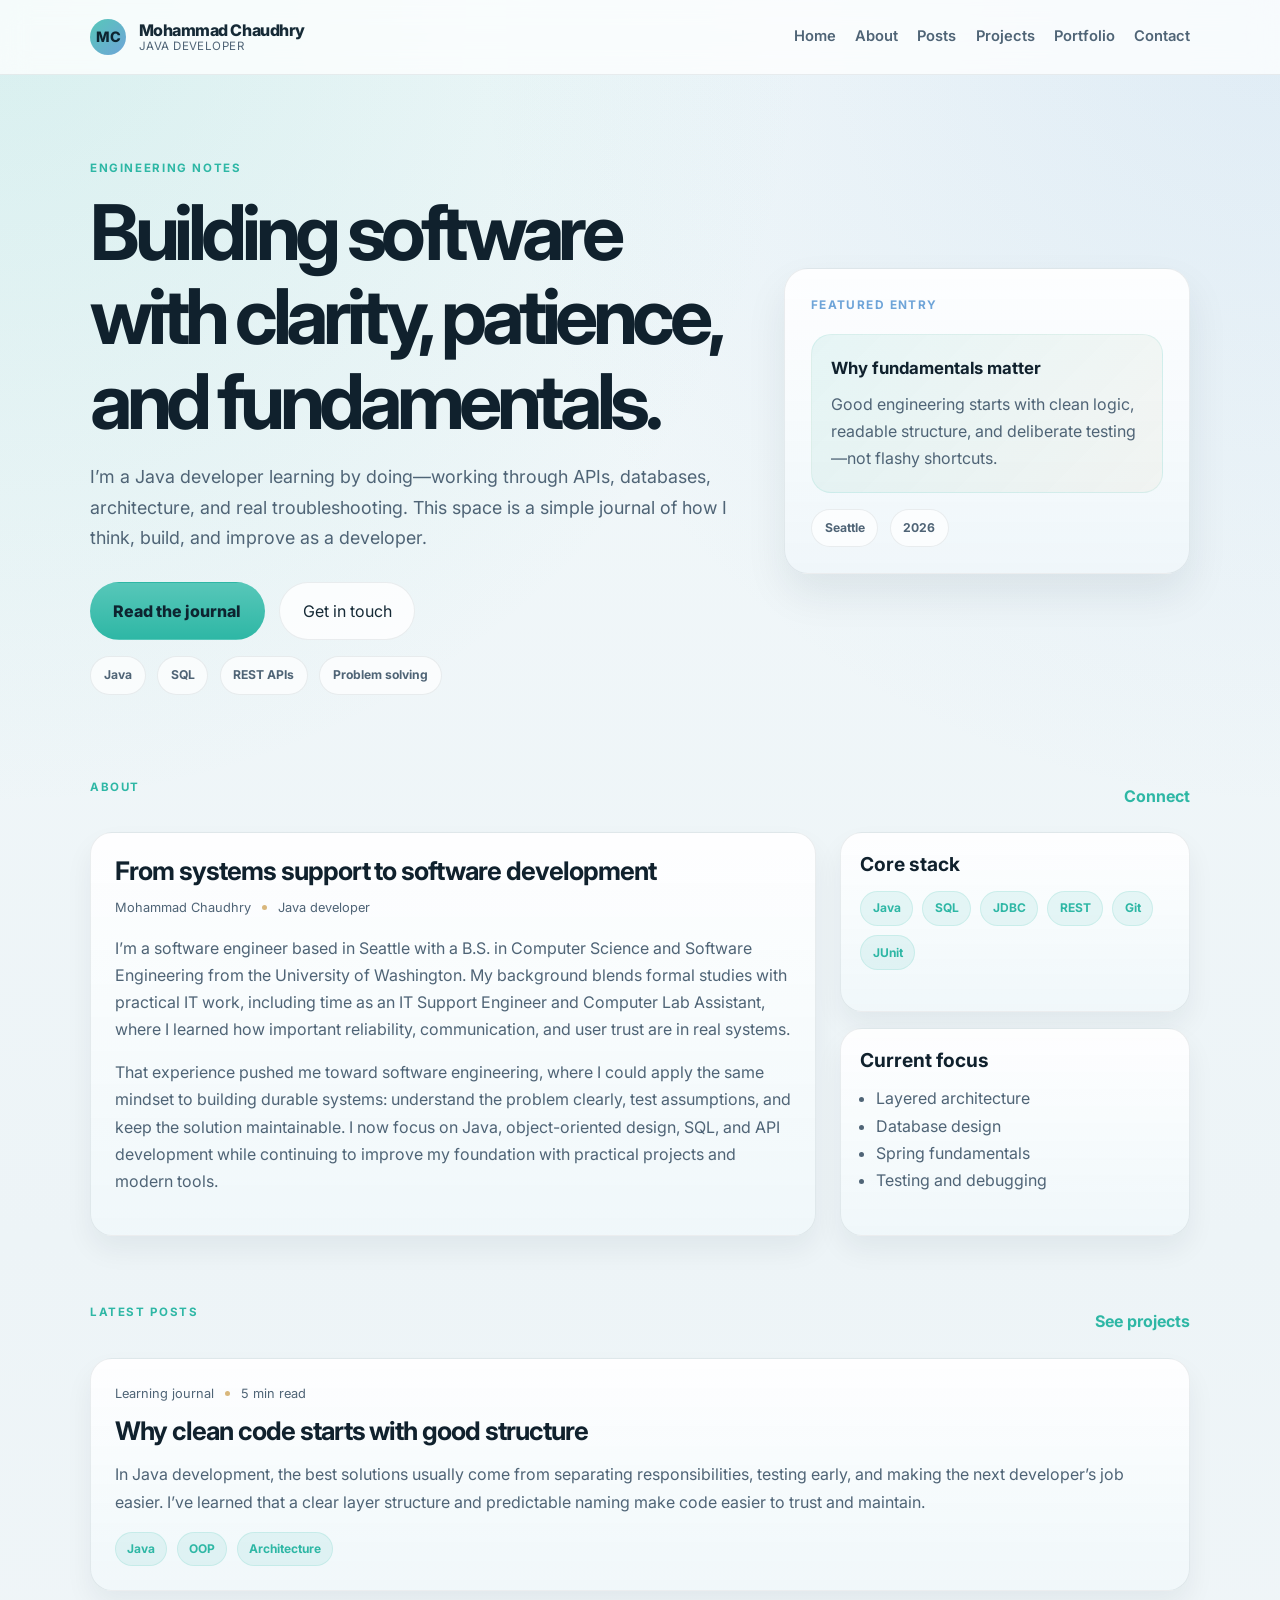
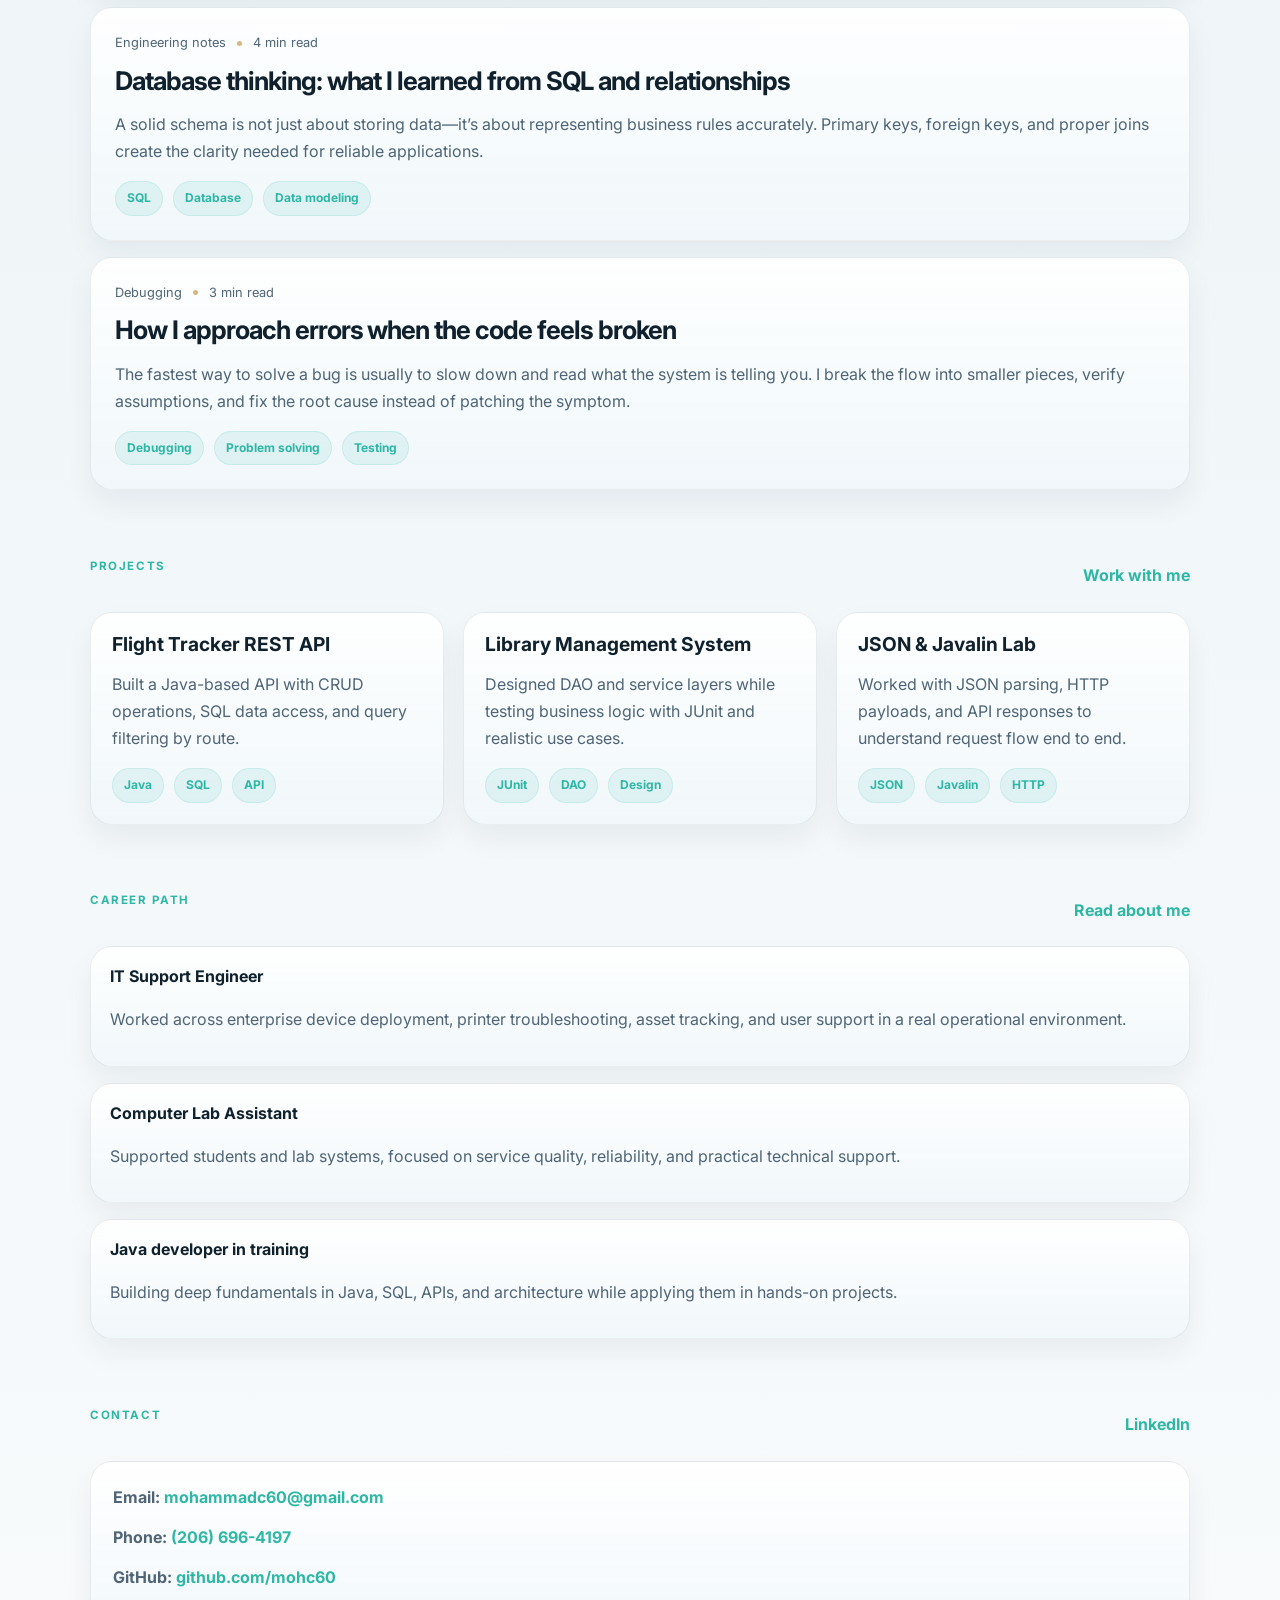
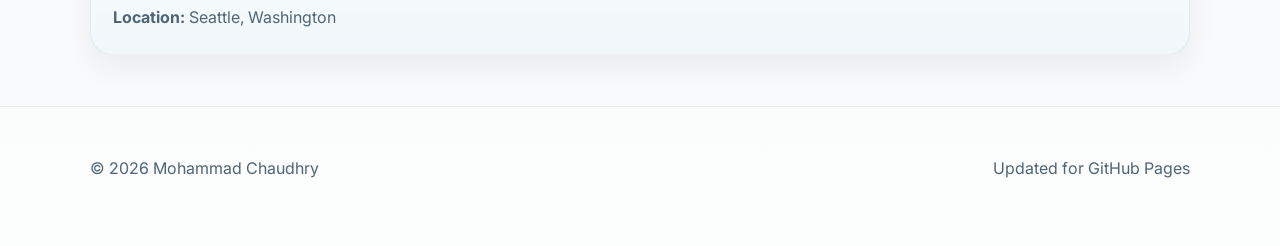
==== commit 391d63ae: "Restore original portfolio homepage" ====
--- a/index.html
+++ b/index.html
@@ -16,140 +16,103 @@
     />
     <style>
       :root {
-        --bg: #f4f7fb;
-        --bg-strong: #eaf0f7;
-        --surface: #ffffff;
-        --surface-alt: #edf3ff;
-        --surface-code: #0f172a;
-        --text: #1f2937;
-        --text-soft: #4b5563;
-        --heading: #0f172a;
-        --primary: #2563eb;
-        --primary-dark: #1d4ed8;
-        --border: #d9e2f1;
-        --shadow: rgba(15, 23, 42, 0.08);
-        --success: #0f766e;
-        --warning: #b45309;
-      }
-
-      * {
-        box-sizing: border-box;
-      }
-
-      html {
-        scroll-behavior: smooth;
-      }
-
+        --bg: #edf4f7;
+        --bg-soft: #f7fafb;
+        --bg-panel: #f1f6fa;
+        --panel: rgba(255, 255, 255, 0.82);
+        --panel-strong: #ffffff;
+        --panel-alt: #ebf3f8;
+        --text: #162a36;
+        --text-soft: #4f6476;
+        --heading: #10212d;
+        --primary: #57c7b9;
+        --primary-strong: #2eb7a5;
+        --secondary: #6ea4d8;
+        --accent: #d9b77c;
+        --line: rgba(17, 39, 54, 0.08);
+        --shadow: rgba(16, 33, 45, 0.08);
+      }
+
+      * { box-sizing: border-box; }
+      html { scroll-behavior: smooth; }
       body {
         margin: 0;
-        font-family: "Inter", sans-serif;
-        background: linear-gradient(180deg, var(--bg) 0%, #eef4ff 100%);
+        font-family: "Inter", "Segoe UI", sans-serif;
+        background:
+          radial-gradient(circle at top left, rgba(87, 199, 185, 0.17), transparent 22%),
+          radial-gradient(circle at top right, rgba(110, 164, 216, 0.14), transparent 22%),
+          linear-gradient(180deg, #f2f8fa 0%, #edf4f7 36%, #f9fbfc 100%);
         color: var(--text);
         line-height: 1.7;
       }
 
-      a {
-        color: inherit;
-        text-decoration: none;
-      }
-
-      img {
-        max-width: 100%;
-        display: block;
-      }
-
-      ul {
-        margin: 0;
-        padding-left: 1.25rem;
-      }
-
-      li {
-        margin-bottom: 0.35rem;
+      a { color: inherit; text-decoration: none; }
+      img { max-width: 100%; display: block; }
+      p, li { color: var(--text-soft); }
+      ul { padding-left: 1.2rem; }
+      h1, h2, h3, h4 {
+        margin-top: 0;
+        color: var(--heading);
+        line-height: 1.1;
       }
 
       .container {
-        width: min(1120px, calc(100% - 2rem));
+        width: min(1100px, calc(100% - 2rem));
         margin: 0 auto;
       }
 
-      .section {
-        padding: 5rem 0;
-        border-top: 1px solid var(--border);
-      }
-
-      .section-alt {
-        background: rgba(255, 255, 255, 0.3);
-      }
-
-      .section-heading {
-        margin-bottom: 2rem;
-      }
-
-      .eyebrow {
-        display: inline-block;
-        font-size: 0.72rem;
-        font-weight: 700;
-        letter-spacing: 0.12em;
-        text-transform: uppercase;
-        color: var(--primary);
-        margin-bottom: 0.8rem;
-      }
-
-      h1,
-      h2,
-      h3,
-      h4 {
-        color: var(--heading);
-        line-height: 1.2;
-        margin-top: 0;
-      }
-
-      h1 {
-        font-size: clamp(2.4rem, 5vw, 4.2rem);
-        margin-bottom: 1rem;
-      }
-
-      h2 {
-        font-size: clamp(1.8rem, 3vw, 2.5rem);
-        margin-bottom: 0.75rem;
-      }
-
-      p {
-        margin-top: 0;
-      }
-
-      .header {
+      .blog-header {
         position: sticky;
         top: 0;
-        z-index: 1000;
-        background: rgba(244, 247, 251, 0.9);
-        backdrop-filter: blur(12px);
-        border-bottom: 1px solid var(--border);
-      }
-
-      .nav {
-        display: flex;
+        z-index: 30;
+        backdrop-filter: blur(14px);
+        background: rgba(255, 255, 255, 0.74);
+        border-bottom: 1px solid var(--line);
+      }
+
+      .blog-nav {
+        display: flex;
+        justify-content: space-between;
         align-items: center;
-        justify-content: space-between;
-        min-height: 78px;
+        min-height: 74px;
         gap: 1rem;
       }
 
-      .brand-block {
+      .brand {
+        display: flex;
+        align-items: center;
+        gap: 0.8rem;
+      }
+
+      .brand-mark {
+        width: 36px;
+        height: 36px;
+        border-radius: 50%;
+        display: grid;
+        place-items: center;
+        background: linear-gradient(135deg, var(--primary), var(--secondary));
+        color: #0d2430;
+        font-weight: 800;
+        font-size: 0.9rem;
+      }
+
+      .brand-copy {
         display: flex;
         flex-direction: column;
-        line-height: 1.2;
+        line-height: 1.15;
       }
 
       .brand-name {
-        font-size: 1.05rem;
+        font-size: 1rem;
         font-weight: 800;
-        letter-spacing: 0.02em;
-      }
-
-      .brand-title {
-        font-size: 0.78rem;
+        letter-spacing: -0.03em;
+      }
+
+      .brand-tag {
+        font-size: 0.72rem;
         color: var(--text-soft);
+        letter-spacing: 0.04em;
+        text-transform: uppercase;
       }
 
       .nav-links {
@@ -161,277 +124,307 @@
 
       .nav-links a {
         color: var(--text-soft);
-        font-size: 0.96rem;
+        font-size: 0.92rem;
         font-weight: 600;
-        transition: color 0.2s ease;
       }
 
       .nav-links a:hover,
       .nav-links a:focus-visible {
-        color: var(--primary);
-      }
-
-      .hero {
-        padding: 5rem 0 4rem;
+        color: var(--heading);
+      }
+
+      .hero-wrap {
+        padding: 4.5rem 0 2.2rem;
       }
 
       .hero-grid {
         display: grid;
-        grid-template-columns: 1.6fr 0.9fr;
+        grid-template-columns: 1.55fr 0.95fr;
         gap: 2rem;
         align-items: center;
       }
 
+      .eyebrow {
+        display: inline-block;
+        margin-bottom: 0.8rem;
+        font-size: 0.72rem;
+        letter-spacing: 0.14em;
+        text-transform: uppercase;
+        font-weight: 700;
+        color: var(--primary-strong);
+      }
+
+      h1 {
+        margin-bottom: 1rem;
+        font-size: clamp(2.8rem, 6vw, 5.4rem);
+        letter-spacing: -0.07em;
+      }
+
       .lead {
-        max-width: 62ch;
-        font-size: 1.08rem;
+        max-width: 58ch;
+        font-size: 1.12rem;
         color: var(--text-soft);
       }
 
-      .hero-tagline {
-        font-size: 1.1rem;
-        font-weight: 600;
-        color: var(--primary);
-        margin-bottom: 1rem;
-      }
-
       .hero-actions {
         display: flex;
         flex-wrap: wrap;
-        gap: 1rem;
-        margin-top: 2rem;
-      }
-
-      .button,
-      .copy-btn {
+        gap: 0.9rem;
+        margin-top: 1.8rem;
+      }
+
+      .button {
         display: inline-flex;
         align-items: center;
         justify-content: center;
-        padding: 0.85rem 1.4rem;
-        border-radius: 10px;
-        border: 1px solid var(--border);
+        padding: 0.9rem 1.4rem;
+        border-radius: 999px;
+        border: 1px solid var(--line);
+        transition: transform 0.2s ease, box-shadow 0.2s ease;
+      }
+
+      .button.primary {
+        background: linear-gradient(180deg, var(--primary), var(--primary-strong));
+        color: #0d2430;
+        border-color: transparent;
+        font-weight: 800;
+      }
+
+      .button.secondary {
+        background: rgba(255, 255, 255, 0.8);
+        color: var(--text);
+        border-color: var(--line);
+      }
+
+      .button:hover,
+      .button:focus-visible {
+        transform: translateY(-1px);
+        box-shadow: 0 12px 28px rgba(27, 93, 232, 0.18);
+      }
+
+      .hero-feature {
+        background: linear-gradient(180deg, rgba(255,255,255,0.9), rgba(239, 246, 250, 0.96));
+        border: 1px solid var(--line);
+        border-radius: 24px;
+        box-shadow: 0 20px 42px var(--shadow);
+        padding: 1.6rem;
+      }
+
+      .feature-label {
+        font-size: 0.74rem;
+        text-transform: uppercase;
+        letter-spacing: 0.12em;
+        color: var(--secondary);
         font-weight: 700;
-        transition: transform 0.2s ease, box-shadow 0.2s ease, background 0.2s ease;
-      }
-
-      .button.primary,
-      .copy-btn {
-        background: var(--primary);
-        color: #fff;
-        border-color: var(--primary);
-      }
-
-      .button.secondary {
-        background: #fff;
+      }
+
+      .feature-box {
+        margin-top: 1.2rem;
+        padding: 1.2rem;
+        background: linear-gradient(135deg, rgba(87, 199, 185, 0.12), rgba(217, 183, 124, 0.08));
+        border: 1px solid rgba(87, 199, 185, 0.14);
+        border-radius: 20px;
+      }
+
+      .feature-box strong {
+        display: block;
+        margin-bottom: 0.5rem;
+        font-size: 1.05rem;
         color: var(--heading);
       }
 
-      .button:hover,
-      .button:focus-visible,
-      .copy-btn:hover,
-      .copy-btn:focus-visible {
-        transform: translateY(-1px);
-        box-shadow: 0 8px 18px rgba(37, 99, 235, 0.16);
-      }
-
-      .hero-card {
-        background: var(--surface);
-        border: 1px solid var(--border);
-        border-radius: 18px;
-        padding: 2rem;
-        box-shadow: 0 16px 40px var(--shadow);
-      }
-
-      .mini-card {
+      .feature-box p {
+        margin: 0;
+      }
+
+      .meta-row {
+        display: flex;
+        flex-wrap: wrap;
+        gap: 0.7rem;
+        margin-top: 1rem;
+      }
+
+      .meta-pill {
         display: inline-flex;
-        justify-content: center;
+        padding: 0.5rem 0.8rem;
+        background: rgba(255, 255, 255, 0.7);
+        border: 1px solid var(--line);
+        border-radius: 999px;
+        font-size: 0.76rem;
+        font-weight: 700;
+        color: var(--text-soft);
+      }
+
+      .section {
+        padding: 2.25rem 0 1.2rem;
+      }
+
+      .section-head {
+        display: flex;
+        justify-content: space-between;
+        align-items: end;
+        gap: 1rem;
+        margin-bottom: 1.4rem;
+      }
+
+      .section-head h2 {
+        font-size: clamp(1.9rem, 4vw, 3rem);
+        letter-spacing: -0.05em;
+        margin: 0;
+      }
+
+      .section-link {
+        color: var(--primary-strong);
+        font-weight: 700;
+      }
+
+      .content-grid {
+        display: grid;
+        grid-template-columns: 1.35fr 0.65fr;
+        gap: 1.5rem;
+      }
+
+      .article-card,
+      .side-card,
+      .project-card,
+      .contact-card,
+      .timeline-item {
+        background: linear-gradient(180deg, rgba(255,255,255,0.9), rgba(240, 247, 250, 0.95));
+        border: 1px solid var(--line);
+        border-radius: 22px;
+        box-shadow: 0 14px 28px rgba(16, 33, 45, 0.06);
+      }
+
+      .article-card {
+        padding: 1.5rem;
+      }
+
+      .article-card h3 {
+        font-size: clamp(1.5rem, 2vw, 2rem);
+        letter-spacing: -0.04em;
+        margin-bottom: 0.7rem;
+      }
+
+      .article-card p,
+      .project-card p,
+      .timeline-item p,
+      .side-card li,
+      .side-card p,
+      .contact-card li {
+        color: var(--text-soft);
+      }
+
+      .article-card + .article-card {
+        margin-top: 1rem;
+      }
+
+      .post-meta {
+        display: flex;
         align-items: center;
-        width: 90px;
-        height: 90px;
+        gap: 0.7rem;
+        flex-wrap: wrap;
+        margin-bottom: 0.8rem;
+        font-size: 0.8rem;
+        color: var(--text-soft);
+      }
+
+      .dot-sep {
+        width: 5px;
+        height: 5px;
         border-radius: 50%;
-        background: linear-gradient(135deg, var(--primary), #5b9cff);
-        color: white;
-        font-size: 1.8rem;
-        font-weight: 800;
-        margin-bottom: 1rem;
-      }
-
-      .hero-card h3 {
-        margin-bottom: 0.8rem;
-      }
-
-      .hero-card ul {
-        padding-left: 1.2rem;
-        color: var(--text-soft);
-      }
-
-      .about-grid,
-      .skills-grid,
-      .project-grid,
-      .plan-grid,
-      .strengths-grid,
-      .training-grid,
-      .work-steps {
+        background: var(--accent);
+      }
+
+      .tag-list,
+      .chip-list {
+        display: flex;
+        flex-wrap: wrap;
+        gap: 0.6rem;
+        margin-top: 1rem;
+      }
+
+      .tag {
+        display: inline-block;
+        padding: 0.38rem 0.7rem;
+        background: rgba(87, 199, 185, 0.12);
+        border: 1px solid rgba(87, 199, 185, 0.18);
+        border-radius: 999px;
+        color: var(--primary-strong);
+        font-size: 0.75rem;
+        font-weight: 700;
+      }
+
+      .side-stack {
         display: grid;
-        gap: 1.5rem;
-      }
-
-      .about-grid {
-        grid-template-columns: repeat(2, minmax(0, 1fr));
-      }
-
-      .about-grid p,
-      .project-card p,
-      .project-card li,
-      .skill-box p,
-      .topic-box p,
-      .strength-item p,
-      .training-item p,
-      .step-item p,
-      .keyconcept-list li,
-      .growth-list li {
-        color: var(--text-soft);
-      }
-
-      .skills-grid {
-        grid-template-columns: repeat(3, minmax(0, 1fr));
-      }
-
-      .skill-box,
-      .topic-box,
-      .strength-item,
-      .training-item,
-      .step-item,
+        gap: 1rem;
+      }
+
+      .side-card {
+        padding: 1.3rem 1.2rem;
+      }
+
+      .side-card h3 {
+        margin-bottom: 0.9rem;
+        font-size: 1.2rem;
+      }
+
+      .side-card ul {
+        margin: 0;
+        padding-left: 1rem;
+      }
+
+      .project-grid {
+        display: grid;
+        grid-template-columns: repeat(3, minmax(0,1fr));
+        gap: 1.2rem;
+      }
+
       .project-card {
-        background: var(--surface);
-        border: 1px solid var(--border);
-        border-radius: 16px;
-        padding: 1.5rem;
-        box-shadow: 0 10px 24px rgba(15, 23, 42, 0.04);
-      }
-
-      .skill-box h3,
-      .topic-box h3,
-      .strength-item h3,
-      .training-item h3,
-      .step-item h3,
+        padding: 1.3rem;
+      }
+
       .project-card h3 {
         margin-bottom: 0.75rem;
-      }
-
-      .project-grid {
-        grid-template-columns: repeat(3, minmax(0, 1fr));
-      }
-
-      .tech-list {
-        display: flex;
-        flex-wrap: wrap;
-        gap: 0.5rem;
-        margin-top: 1rem;
-      }
-
-      .tech {
-        display: inline-block;
-        background: var(--surface-alt);
-        border: 1px solid var(--border);
-        border-radius: 999px;
-        padding: 0.4rem 0.7rem;
-        font-size: 0.78rem;
-        font-weight: 600;
-        color: var(--primary-dark);
-      }
-
-      .code-block {
-        margin-top: 1.2rem;
-        border-radius: 14px;
-        overflow: hidden;
-        border: 1px solid #2d3d5f;
-        background: var(--surface-code);
-      }
-
-      .code-header {
-        display: flex;
-        align-items: center;
-        justify-content: space-between;
+        font-size: 1.2rem;
+      }
+
+      .timeline {
+        display: grid;
         gap: 1rem;
-        background: rgba(255, 255, 255, 0.05);
-        padding: 0.7rem 1rem;
-        border-bottom: 1px solid rgba(148, 163, 184, 0.25);
-      }
-
-      .code-dots {
-        display: flex;
-        gap: 0.5rem;
-      }
-
-      .dot {
-        width: 10px;
-        height: 10px;
-        border-radius: 50%;
-        display: inline-block;
-      }
-
-      .dot.red { background: #f87171; }
-      .dot.yellow { background: #fbbf24; }
-      .dot.green { background: #4ade80; }
-
-      pre {
+      }
+
+      .timeline-item {
+        padding: 1rem 1.2rem;
+      }
+
+      .timeline-item strong {
+        display: block;
+        margin-bottom: 0.35rem;
+        color: var(--heading);
+      }
+
+      .contact-card {
+        padding: 1.4rem;
+      }
+
+      .contact-card ul {
         margin: 0;
-        padding: 1rem;
-        overflow-x: auto;
-        font-family: "JetBrains Mono", monospace;
-        font-size: 0.86rem;
-        line-height: 1.6;
-        color: #e2e8f0;
-      }
-
-      .copy-btn {
-        padding: 0.45rem 0.75rem;
-        font-size: 0.8rem;
-      }
-
-      .plan-grid,
-      .strengths-grid,
-      .training-grid,
-      .work-steps {
-        grid-template-columns: repeat(2, minmax(0, 1fr));
-      }
-
-      .keyconcept-list {
+        padding-left: 0;
+        list-style: none;
         display: grid;
         gap: 0.8rem;
       }
 
-      .growth-list {
-        list-style: disc;
-        color: var(--text-soft);
-      }
-
-      .contact-card {
-        background: var(--surface);
-        border: 1px solid var(--border);
-        border-radius: 16px;
-        padding: 2rem;
-        box-shadow: 0 10px 24px rgba(15, 23, 42, 0.04);
-      }
-
-      .contact-list {
-        list-style: none;
-        padding: 0;
-        margin: 1rem 0 0;
-        display: grid;
-        gap: 0.8rem;
-      }
-
-      .contact-list a {
-        color: var(--primary);
-        font-weight: 600;
+      .contact-card a {
+        color: var(--primary-strong);
+        font-weight: 700;
       }
 
       .footer {
-        padding: 1.5rem 0 2.5rem;
-        background: #e9eef8;
-        border-top: 1px solid var(--border);
+        padding: 2rem 0 3rem;
+        border-top: 1px solid var(--line);
+        margin-top: 2rem;
+        background: rgba(255, 255, 255, 0.58);
       }
 
       .footer-inner {
@@ -442,25 +435,16 @@
         flex-wrap: wrap;
       }
 
-      .muted {
-        color: var(--text-soft);
-      }
-
       @media (max-width: 900px) {
         .hero-grid,
-        .about-grid,
-        .skills-grid,
-        .project-grid,
-        .plan-grid,
-        .strengths-grid,
-        .training-grid,
-        .work-steps {
+        .content-grid,
+        .project-grid {
           grid-template-columns: 1fr;
         }
       }
 
       @media (max-width: 640px) {
-        .nav {
+        .blog-nav {
           flex-wrap: wrap;
           justify-content: center;
           padding: 0.8rem 0;
@@ -470,575 +454,269 @@
           justify-content: center;
         }
 
-        .hero {
+        .hero-wrap {
           padding-top: 3rem;
         }
 
-        .section {
-          padding: 4rem 0;
+        .section-head {
+          flex-direction: column;
+          align-items: flex-start;
         }
 
-        .button,
-        .copy-btn {
+        .button {
           width: 100%;
         }
-      }
-
-      @keyframes fadeUp {
-        from {
-          opacity: 0;
-          transform: translateY(18px);
-        }
-        to {
-          opacity: 1;
-          transform: translateY(0);
-        }
-      }
-
-      .animate {
-        animation: fadeUp 0.7s ease both;
       }
     </style>
   </head>
   <body>
-    <header class="header">
-      <nav class="nav container" aria-label="Main navigation">
-        <div class="brand-block" aria-label="Mohammad Chaudhry profile">
-          <span class="brand-name">Mohammad Chaudhry</span>
-          <span class="brand-title">Java Developer | Full-Stack Development</span>
+    <header class="blog-header">
+      <nav class="blog-nav container" aria-label="Main navigation">
+        <div class="brand" aria-label="Mohammad Chaudhry profile">
+          <div class="brand-mark">MC</div>
+          <div class="brand-copy">
+            <span class="brand-name">Mohammad Chaudhry</span>
+            <span class="brand-tag">Java Developer</span>
+          </div>
         </div>
 
         <div class="nav-links">
           <a href="#home">Home</a>
           <a href="#about">About</a>
-          <a href="#skills">Skills</a>
+          <a href="#posts">Posts</a>
           <a href="#projects">Projects</a>
-          <a href="#code-examples">Code Examples</a>
-          <a href="index.html">Blog</a>
+          <a href="portfolio.html">Portfolio</a>
           <a href="#contact">Contact</a>
         </div>
       </nav>
     </header>
 
-    <main id="home">
-      <section class="hero">
-        <div class="container hero-grid animate">
+    <main id="home" class="container">
+      <section class="hero-wrap">
+        <div class="hero-grid">
           <div>
-            <p class="eyebrow">Java Developer</p>
-            <h1>Mohammad Chaudhry</h1>
-            <p class="hero-tagline">
-              Learning full-stack development through hands-on training. Problem-solver. Test-driven developer.
-            </p>
+            <p class="eyebrow">Engineering notes</p>
+            <h1>Building software with clarity, patience, and fundamentals.</h1>
             <p class="lead">
-              I’m a Java developer learning full-stack development through intensive hands-on training. I focus on understanding core concepts before writing code, and I’m experienced with problem-solving and debugging.
+              I’m a Java developer learning by doing—working through APIs, databases, architecture, and real troubleshooting. This space is a simple journal of how I think, build, and improve as a developer.
             </p>
             <div class="hero-actions">
-              <a class="button primary" href="#projects">View Projects</a>
-              <a class="button secondary" href="#contact">Contact Me</a>
+              <a class="button primary" href="#posts">Read the journal</a>
+              <a class="button secondary" href="#contact">Get in touch</a>
+            </div>
+            <div class="meta-row" aria-label="Profile summary">
+              <span class="meta-pill">Java</span>
+              <span class="meta-pill">SQL</span>
+              <span class="meta-pill">REST APIs</span>
+              <span class="meta-pill">Problem solving</span>
             </div>
           </div>
 
-          <aside class="hero-card" aria-label="Quick summary">
-            <div class="mini-card" aria-hidden="true">MC</div>
-            <h3>Quick Snapshot</h3>
-            <ul>
-              <li>Java developer focused on clean architecture</li>
-              <li>Strong foundation in OOP, databases, and REST APIs</li>
-              <li>Builds solutions through testing and validation</li>
-            </ul>
+          <aside class="hero-feature" aria-label="Featured note">
+            <div class="feature-label">Featured entry</div>
+            <div class="feature-box">
+              <strong>Why fundamentals matter</strong>
+              <p>Good engineering starts with clean logic, readable structure, and deliberate testing—not flashy shortcuts.</p>
+            </div>
+            <div class="meta-row">
+              <span class="meta-pill">Seattle</span>
+              <span class="meta-pill">2026</span>
+            </div>
           </aside>
         </div>
       </section>
 
       <section id="about" class="section">
-        <div class="container">
-          <div class="section-heading">
-            <p class="eyebrow">About</p>
-            <h2>Building reliable software through problem-solving and fundamentals.</h2>
-          </div>
-
-          <div class="about-grid">
+        <div class="section-head">
+          <p class="eyebrow">About</p>
+          <a class="section-link" href="#contact">Connect</a>
+        </div>
+
+        <div class="content-grid">
+          <article class="article-card">
+            <h3>From systems support to software development</h3>
+            <div class="post-meta">
+              <span>Mohammad Chaudhry</span>
+              <span class="dot-sep" aria-hidden="true"></span>
+              <span>Java developer</span>
+            </div>
             <p>
-              I’m a software engineer based in Seattle with a B.S. in Computer Science and Software Engineering from the University of Washington. I’m currently expanding my technical foundation through intensive full-stack development training, where I’m building expertise in Spring, SQL, Java, and modern web technologies.
+              I’m a software engineer based in Seattle with a B.S. in Computer Science and Software Engineering from the University of Washington. My background blends formal studies with practical IT work, including time as an IT Support Engineer and Computer Lab Assistant, where I learned how important reliability, communication, and user trust are in real systems.
             </p>
             <p>
-              My background combines formal CS education with hands-on IT systems work. I’ve spent time as an IT Support Engineer at Snohomish County PUD, where I managed device deployment, printer firmware, and enterprise asset management across multiple sites, and as a Computer Lab Assistant supporting dozens of lab systems. This blend of theory and practice has given me a realistic understanding of how software fits into larger systems and what reliability actually means.
+              That experience pushed me toward software engineering, where I could apply the same mindset to building durable systems: understand the problem clearly, test assumptions, and keep the solution maintainable. I now focus on Java, object-oriented design, SQL, and API development while continuing to improve my foundation with practical projects and modern tools.
             </p>
-            <p>
-              I work methodically—breaking problems into manageable pieces, testing assumptions, and building solutions that handle real-world complexity. I’m particularly interested in applied AI and how tools like large language models are changing the way engineers work. I’m an active member of Copilot Country Seattle, a monthly community where professionals share practical AI use cases and real implementations.
-            </p>
-            <p>
-              I’m drawn to problems that require both technical depth and clear communication—whether that’s coordinating with vendors, training users, or writing code that other people will actually maintain. I learn quickly, ask good questions, and enjoy working on things that ship.
-            </p>
+          </article>
+
+          <aside class="side-stack">
+            <div class="side-card">
+              <h3>Core stack</h3>
+              <div class="chip-list">
+                <span class="tag">Java</span>
+                <span class="tag">SQL</span>
+                <span class="tag">JDBC</span>
+                <span class="tag">REST</span>
+                <span class="tag">Git</span>
+                <span class="tag">JUnit</span>
+              </div>
+            </div>
+
+            <div class="side-card">
+              <h3>Current focus</h3>
+              <ul>
+                <li>Layered architecture</li>
+                <li>Database design</li>
+                <li>Spring fundamentals</li>
+                <li>Testing and debugging</li>
+              </ul>
+            </div>
+          </aside>
+        </div>
+      </section>
+
+      <section id="posts" class="section">
+        <div class="section-head">
+          <p class="eyebrow">Latest posts</p>
+          <a class="section-link" href="#projects">See projects</a>
+        </div>
+
+        <div class="article-card">
+          <div class="post-meta">
+            <span>Learning journal</span>
+            <span class="dot-sep" aria-hidden="true"></span>
+            <span>5 min read</span>
           </div>
+          <h3>Why clean code starts with good structure</h3>
+          <p>
+            In Java development, the best solutions usually come from separating responsibilities, testing early, and making the next developer’s job easier. I’ve learned that a clear layer structure and predictable naming make code easier to trust and maintain.
+          </p>
+          <div class="tag-list">
+            <span class="tag">Java</span>
+            <span class="tag">OOP</span>
+            <span class="tag">Architecture</span>
+          </div>
+        </div>
+
+        <div class="article-card">
+          <div class="post-meta">
+            <span>Engineering notes</span>
+            <span class="dot-sep" aria-hidden="true"></span>
+            <span>4 min read</span>
+          </div>
+          <h3>Database thinking: what I learned from SQL and relationships</h3>
+          <p>
+            A solid schema is not just about storing data—it’s about representing business rules accurately. Primary keys, foreign keys, and proper joins create the clarity needed for reliable applications.
+          </p>
+          <div class="tag-list">
+            <span class="tag">SQL</span>
+            <span class="tag">Database</span>
+            <span class="tag">Data modeling</span>
+          </div>
+        </div>
+
+        <div class="article-card">
+          <div class="post-meta">
+            <span>Debugging</span>
+            <span class="dot-sep" aria-hidden="true"></span>
+            <span>3 min read</span>
+          </div>
+          <h3>How I approach errors when the code feels broken</h3>
+          <p>
+            The fastest way to solve a bug is usually to slow down and read what the system is telling you. I break the flow into smaller pieces, verify assumptions, and fix the root cause instead of patching the symptom.
+          </p>
+          <div class="tag-list">
+            <span class="tag">Debugging</span>
+            <span class="tag">Problem solving</span>
+            <span class="tag">Testing</span>
+          </div>
         </div>
       </section>
 
-      <section id="skills" class="section section-alt">
-        <div class="container">
-          <div class="section-heading">
-            <p class="eyebrow">Skills</p>
-            <h2>Core technical skills and learning focus.</h2>
-          </div>
-
-          <div class="skills-grid">
-            <article class="skill-box">
-              <h3>Java & OOP</h3>
-              <p>
-                Classes, methods, objects, inheritance, interfaces, String manipulation, array algorithms, control flow, recursion, and collections such as ArrayList, HashMap, and Set basics.
-              </p>
-            </article>
-
-            <article class="skill-box">
-              <h3>Databases & SQL</h3>
-              <p>
-                SQL fundamentals, database design, primary and foreign keys, JDBC, connection pooling, PreparedStatement, filtering, joins, and optimized query writing.
-              </p>
-            </article>
-
-            <article class="skill-box">
-              <h3>Web Development & APIs</h3>
-              <p>
-                REST API concepts, HTTP fundamentals, JSON, serialization/deserialization, endpoint design, request/response handling, and stateless architecture.
-              </p>
-            </article>
-
-            <article class="skill-box">
-              <h3>Frameworks & Tools</h3>
-              <p>
-                Javalin, Jackson, JUnit, Mockito, Maven, and Git version control basics.
-              </p>
-            </article>
-
-            <article class="skill-box">
-              <h3>Software Architecture</h3>
-              <p>
-                Layered Architecture, separation of concerns, dependency injection, and design patterns like Factory, DAO, and Service.
-              </p>
-            </article>
-
-            <article class="skill-box">
-              <h3>Methodology</h3>
-              <p>
-                Agile/Scrum, Waterfall vs Agile decisions, SOLID principles, and Test-Driven Development (TDD).
-              </p>
-            </article>
-          </div>
+      <section id="projects" class="section">
+        <div class="section-head">
+          <p class="eyebrow">Projects</p>
+          <a class="section-link" href="#contact">Work with me</a>
+        </div>
+
+        <div class="project-grid">
+          <article class="project-card">
+            <h3>Flight Tracker REST API</h3>
+            <p>Built a Java-based API with CRUD operations, SQL data access, and query filtering by route.</p>
+            <div class="tag-list">
+              <span class="tag">Java</span>
+              <span class="tag">SQL</span>
+              <span class="tag">API</span>
+            </div>
+          </article>
+
+          <article class="project-card">
+            <h3>Library Management System</h3>
+            <p>Designed DAO and service layers while testing business logic with JUnit and realistic use cases.</p>
+            <div class="tag-list">
+              <span class="tag">JUnit</span>
+              <span class="tag">DAO</span>
+              <span class="tag">Design</span>
+            </div>
+          </article>
+
+          <article class="project-card">
+            <h3>JSON & Javalin Lab</h3>
+            <p>Worked with JSON parsing, HTTP payloads, and API responses to understand request flow end to end.</p>
+            <div class="tag-list">
+              <span class="tag">JSON</span>
+              <span class="tag">Javalin</span>
+              <span class="tag">HTTP</span>
+            </div>
+          </article>
         </div>
       </section>
 
-      <section id="projects" class="section">
-        <div class="container">
-          <div class="section-heading">
-            <p class="eyebrow">Projects</p>
-            <h2>Hands-on work and practical implementation.</h2>
-          </div>
-
-          <div class="project-grid">
-            <article class="project-card">
-              <h3>Flight Tracker REST API</h3>
-              <ul>
-                <li>Implemented Data Access Layer with SQL queries for flight operations</li>
-                <li>Designed service layer for business logic and validation</li>
-                <li>Created relational database schema with proper relationships</li>
-                <li>Built CRUD operations and filtering by departure/arrival cities</li>
-              </ul>
-              <div class="tech-list" aria-label="Technologies used">
-                <span class="tech">Java</span>
-                <span class="tech">SQL</span>
-                <span class="tech">JDBC</span>
-                <span class="tech">REST API</span>
-              </div>
-            </article>
-
-            <article class="project-card">
-              <h3>Library Management System</h3>
-              <ul>
-                <li>Built DAO classes for books and authors</li>
-                <li>Implemented service layer with business rules</li>
-                <li>Designed relational schema and validated data for duplicates</li>
-                <li>Wrote 15+ unit tests with JUnit and Maven</li>
-              </ul>
-              <div class="tech-list" aria-label="Technologies used">
-                <span class="tech">Java</span>
-                <span class="tech">SQL</span>
-                <span class="tech">JUnit</span>
-                <span class="tech">Maven</span>
-              </div>
-            </article>
-
-            <article class="project-card">
-              <h3>Jackson/JSON Lab</h3>
-              <ul>
-                <li>Parsed JSON request bodies into Java objects</li>
-                <li>Converted Java objects to JSON for responses</li>
-                <li>Handled POST requests with JSON payloads</li>
-                <li>Built endpoints that accept and return JSON</li>
-              </ul>
-              <div class="tech-list" aria-label="Technologies used">
-                <span class="tech">Java</span>
-                <span class="tech">JSON</span>
-                <span class="tech">Javalin</span>
-                <span class="tech">Jackson</span>
-              </div>
-            </article>
-          </div>
+      <section class="section">
+        <div class="section-head">
+          <p class="eyebrow">Career path</p>
+          <a class="section-link" href="#about">Read about me</a>
+        </div>
+
+        <div class="timeline">
+          <article class="timeline-item">
+            <strong>IT Support Engineer</strong>
+            <p>Worked across enterprise device deployment, printer troubleshooting, asset tracking, and user support in a real operational environment.</p>
+          </article>
+
+          <article class="timeline-item">
+            <strong>Computer Lab Assistant</strong>
+            <p>Supported students and lab systems, focused on service quality, reliability, and practical technical support.</p>
+          </article>
+
+          <article class="timeline-item">
+            <strong>Java developer in training</strong>
+            <p>Building deep fundamentals in Java, SQL, APIs, and architecture while applying them in hands-on projects.</p>
+          </article>
         </div>
       </section>
 
-      <section id="code-examples" class="section section-alt">
-        <div class="container">
-          <div class="section-heading">
-            <p class="eyebrow">Code Examples</p>
-            <h2>Java snippets from real development practice.</h2>
-          </div>
-
-          <div class="code-block">
-            <div class="code-header">
-              <div class="code-dots" aria-hidden="true">
-                <span class="dot red"></span>
-                <span class="dot yellow"></span>
-                <span class="dot green"></span>
-              </div>
-              <button class="copy-btn" type="button" data-copy-target="code-1">Copy</button>
-            </div>
-            <pre id="code-1"><code>public List&lt;Flight&gt; getAllFlightsFromCityToCity(String departure_city, String arrival_city) {
-    String sql = "SELECT * FROM flight WHERE departure_city = ? AND arrival_city = ?";
-    List&lt;Flight&gt; flights = new ArrayList&lt;&gt;();
-
-    try {
-        PreparedStatement ps = connection.prepareStatement(sql);
-        ps.setString(1, departure_city);
-        ps.setString(2, arrival_city);
-
-        ResultSet rs = ps.executeQuery();
-        while(rs.next()) {
-            Flight flight = new Flight(
-                rs.getInt("flight_id"),
-                rs.getString("departure_city"),
-                rs.getString("arrival_city")
-            );
-            flights.add(flight);
-        }
-    } catch(SQLException e) {
-        System.out.println(e.getMessage());
-    }
-    return flights;
-}</code></pre>
-          </div>
-
-          <div class="code-block" style="margin-top: 1.5rem;">
-            <div class="code-header">
-              <div class="code-dots" aria-hidden="true">
-                <span class="dot red"></span>
-                <span class="dot yellow"></span>
-                <span class="dot green"></span>
-              </div>
-              <button class="copy-btn" type="button" data-copy-target="code-2">Copy</button>
-            </div>
-            <pre id="code-2"><code>public Flight updateFlight(int flight_id, Flight flight) {
-    if (flightDAO.getFlightById(flight_id) != null) {
-        flightDAO.updateFlight(flight_id, flight);
-        return flightDAO.getFlightById(flight_id);
-    }
-    return null;
-}</code></pre>
-          </div>
-
-          <div class="code-block" style="margin-top: 1.5rem;">
-            <div class="code-header">
-              <div class="code-dots" aria-hidden="true">
-                <span class="dot red"></span>
-                <span class="dot yellow"></span>
-                <span class="dot green"></span>
-              </div>
-              <button class="copy-btn" type="button" data-copy-target="code-3">Copy</button>
-            </div>
-            <pre id="code-3"><code>public int count(String in) {
-    if (in == null || in.length() == 0) {
-        return 0;
-    }
-
-    int count = 1;
-    for (int i = 0; i < in.length(); i++) {
-        if (in.charAt(i) == ' ') {
-            count++;
-        }
-    }
-    return count;
-}</code></pre>
-          </div>
-
-          <div class="code-block" style="margin-top: 1.5rem;">
-            <div class="code-header">
-              <div class="code-dots" aria-hidden="true">
-                <span class="dot red"></span>
-                <span class="dot yellow"></span>
-                <span class="dot green"></span>
-              </div>
-              <button class="copy-btn" type="button" data-copy-target="code-4">Copy</button>
-            </div>
-            <pre id="code-4"><code>public boolean check(int[] arr, int target) {
-    for (int i = 0; i < arr.length; i++) {
-        for (int j = i + 1; j < arr.length; j++) {
-            if (arr[i] + arr[j] == target) {
-                return true;
-            }
-        }
-    }
-    return false;
-}</code></pre>
-          </div>
-
-          <div class="code-block" style="margin-top: 1.5rem;">
-            <div class="code-header">
-              <div class="code-dots" aria-hidden="true">
-                <span class="dot red"></span>
-                <span class="dot yellow"></span>
-                <span class="dot green"></span>
-              </div>
-              <button class="copy-btn" type="button" data-copy-target="code-5">Copy</button>
-            </div>
-            <pre id="code-5"><code>public String removeAll(String str, String ch) {
-    StringBuilder result = new StringBuilder();
-    for (int i = 0; i < str.length(); i++) {
-        if (str.charAt(i) != ch.charAt(0)) {
-            result.append(str.charAt(i));
-        }
-    }
-    return result.toString();
-}</code></pre>
-          </div>
-        </div>
-      </section>
-
-      <section class="section">
-        <div class="container">
-          <div class="section-heading">
-            <p class="eyebrow">Key Concepts</p>
-            <h2>Core ideas I apply in every project.</h2>
-          </div>
-
-          <div class="plan-grid">
-            <article class="topic-box">
-              <h3>Layered Architecture Pattern</h3>
-              <p>HTTP Request → Controller → Service → DAO → Database</p>
-              <p class="muted">Each layer has one responsibility. Changes to the database do not directly affect the controller.</p>
-            </article>
-
-            <article class="topic-box">
-              <h3>Database Design</h3>
-              <ul class="keyconcept-list">
-                <li><strong>Primary Key:</strong> Unique identifier for each row</li>
-                <li><strong>Foreign Key:</strong> Links to another table</li>
-                <li><strong>PreparedStatement:</strong> Prevents SQL injection attacks</li>
-                <li><strong>ResultSet:</strong> Container of rows returned from a query</li>
-              </ul>
-            </article>
-
-            <article class="topic-box">
-              <h3>REST API Design</h3>
-              <ul class="keyconcept-list">
-                <li>GET = Read/retrieve data</li>
-                <li>POST = Create new resource</li>
-                <li>PUT = Update entire resource</li>
-                <li>DELETE = Remove resource</li>
-                <li>Status Codes: 200, 400, 500</li>
-              </ul>
-            </article>
-
-            <article class="topic-box">
-              <h3>Testing Strategy</h3>
-              <ul class="keyconcept-list">
-                <li>Write tests FIRST (TDD)</li>
-                <li>Use assertions to verify behavior</li>
-                <li>Mock dependencies for isolated testing</li>
-                <li>Test business logic, not just happy paths</li>
-              </ul>
-            </article>
-
-            <article class="topic-box">
-              <h3>SOLID Principles</h3>
-              <ul class="keyconcept-list">
-                <li>Single Responsibility</li>
-                <li>Open/Closed</li>
-                <li>Liskov Substitution</li>
-                <li>Interface Segregation</li>
-                <li>Dependency Inversion</li>
-              </ul>
-            </article>
-          </div>
-        </div>
-      </section>
-
-      <section class="section section-alt">
-        <div class="container">
-          <div class="section-heading">
-            <p class="eyebrow">Strengths</p>
-            <h2>Personal strengths that support professional growth.</h2>
-          </div>
-
-          <div class="strengths-grid">
-            <article class="strength-item">
-              <h3>Problem Solver</h3>
-              <p>Debug by understanding error messages and tracing code flow.</p>
-            </article>
-            <article class="strength-item">
-              <h3>Quick Learner</h3>
-              <p>Grasp new frameworks by reading documentation and examples.</p>
-            </article>
-            <article class="strength-item">
-              <h3>Attention to Detail</h3>
-              <p>Catch edge cases like empty strings, nulls, and index bounds.</p>
-            </article>
-            <article class="strength-item">
-              <h3>Testing Mindset</h3>
-              <p>Write tests to verify behavior before deployment.</p>
-            </article>
-            <article class="strength-item">
-              <h3>Clean Code</h3>
-              <p>Follow architectural patterns for maintainability.</p>
-            </article>
-          </div>
-        </div>
-      </section>
-
-      <section class="section">
-        <div class="container">
-          <div class="section-heading">
-            <p class="eyebrow">Growth Areas</p>
-            <h2>Currently learning and improving.</h2>
-          </div>
-
-          <ul class="growth-list">
-            <li>Collections (ArrayList, HashMap, HashSet operations)</li>
-            <li>Streams API (map/filter/reduce)</li>
-            <li>Exception handling (try-catch, custom exceptions)</li>
-            <li>Spring Framework (Spring Boot, dependency injection)</li>
+      <section id="contact" class="section">
+        <div class="section-head">
+          <p class="eyebrow">Contact</p>
+          <a class="section-link" href="https://www.linkedin.com/in/mohammadchaudhryuw" target="_blank" rel="noreferrer">LinkedIn</a>
+        </div>
+
+        <div class="contact-card">
+          <ul>
+            <li><strong>Email:</strong> <a href="mailto:mohammadc60@gmail.com">mohammadc60@gmail.com</a></li>
+            <li><strong>Phone:</strong> <a href="tel:+12066964197">(206) 696-4197</a></li>
+            <li><strong>GitHub:</strong> <a href="https://github.com/mohc60" target="_blank" rel="noreferrer">github.com/mohc60</a></li>
+            <li><strong>Location:</strong> Seattle, Washington</li>
           </ul>
-        </div>
-      </section>
-
-      <section class="section section-alt">
-        <div class="container">
-          <div class="section-heading">
-            <p class="eyebrow">Training</p>
-            <h2>Revature training experience and progress.</h2>
-          </div>
-
-          <div class="training-grid">
-            <article class="training-item">
-              <h3>Revature Training Program</h3>
-              <p>Intensive Java full-stack development program focused on building practical skills through real-world application work.</p>
-            </article>
-            <article class="training-item">
-              <h3>Progress</h3>
-              <p>Week 1 complete, 3 projects finished, 35+ tests passing.</p>
-            </article>
-          </div>
-
-          <div class="work-steps" style="margin-top: 1.5rem;">
-            <article class="step-item">
-              <h3>Week 1</h3>
-              <p>Databases, JDBC, REST APIs, and Javalin framework.</p>
-            </article>
-            <article class="step-item">
-              <h3>Week 2</h3>
-              <p>Testing (TDD, JUnit, Mockito).</p>
-            </article>
-            <article class="step-item">
-              <h3>Week 3+</h3>
-              <p>Collections, Streams, and Spring Boot.</p>
-            </article>
-            <article class="step-item">
-              <h3>Status</h3>
-              <p>In progress with strong hands-on development experience.</p>
-            </article>
-          </div>
-        </div>
-      </section>
-
-      <section class="section">
-        <div class="container">
-          <div class="section-heading">
-            <p class="eyebrow">How I Work</p>
-            <h2>My development process.</h2>
-          </div>
-
-          <div class="work-steps">
-            <article class="step-item">
-              <h3>1. Understand before coding</h3>
-              <p>Read documentation, trace examples, and clarify requirements.</p>
-            </article>
-            <article class="step-item">
-              <h3>2. Test-driven</h3>
-              <p>Write tests first and code to satisfy them.</p>
-            </article>
-            <article class="step-item">
-              <h3>3. Clean architecture</h3>
-              <p>Separate concerns into layers for maintainability.</p>
-            </article>
-            <article class="step-item">
-              <h3>4. Continuous learning</h3>
-              <p>Review code, understand patterns, and refactor when needed.</p>
-            </article>
-            <article class="step-item">
-              <h3>5. Debug systematically</h3>
-              <p>Read error messages, trace execution, and fix root cause.</p>
-            </article>
-          </div>
-        </div>
-      </section>
-
-      <section id="contact" class="section section-alt">
-        <div class="container">
-          <div class="section-heading">
-            <p class="eyebrow">Contact</p>
-            <h2>Let’s connect and build something useful.</h2>
-          </div>
-
-          <div class="contact-card">
-            <ul class="contact-list">
-              <li><strong>Email:</strong> <a href="mailto:mohammadc60@gmail.com">mohammadc60@gmail.com</a></li>
-              <li><strong>Phone:</strong> <span class="muted">[Add your phone number if desired]</span></li>
-              <li><strong>LinkedIn:</strong> <span class="muted">[Add LinkedIn URL if available]</span></li>
-              <li><strong>GitHub:</strong> <span class="muted">[Add GitHub URL if available]</span></li>
-            </ul>
-          </div>
         </div>
       </section>
     </main>
 
     <footer class="footer">
       <div class="container footer-inner">
-        <p>Portfolio Last Updated: September 2026</p>
         <p>© 2026 Mohammad Chaudhry</p>
+        <p>Updated for GitHub Pages</p>
       </div>
     </footer>
-
-    <script>
-      // Copy code button behavior for all code snippets.
-      document.querySelectorAll('.copy-btn').forEach((button) => {
-        button.addEventListener('click', async () => {
-          const targetId = button.getAttribute('data-copy-target');
-          const code = document.getElementById(targetId)?.innerText || '';
-
-          try {
-            await navigator.clipboard.writeText(code);
-            const originalText = button.textContent;
-            button.textContent = 'Copied';
-
-            setTimeout(() => {
-              button.textContent = originalText;
-            }, 1200);
-          } catch (error) {
-            button.textContent = 'Failed';
-            setTimeout(() => {
-              button.textContent = 'Copy';
-            }, 1200);
-          }
-        });
-      });
-    </script>
   </body>
 </html>
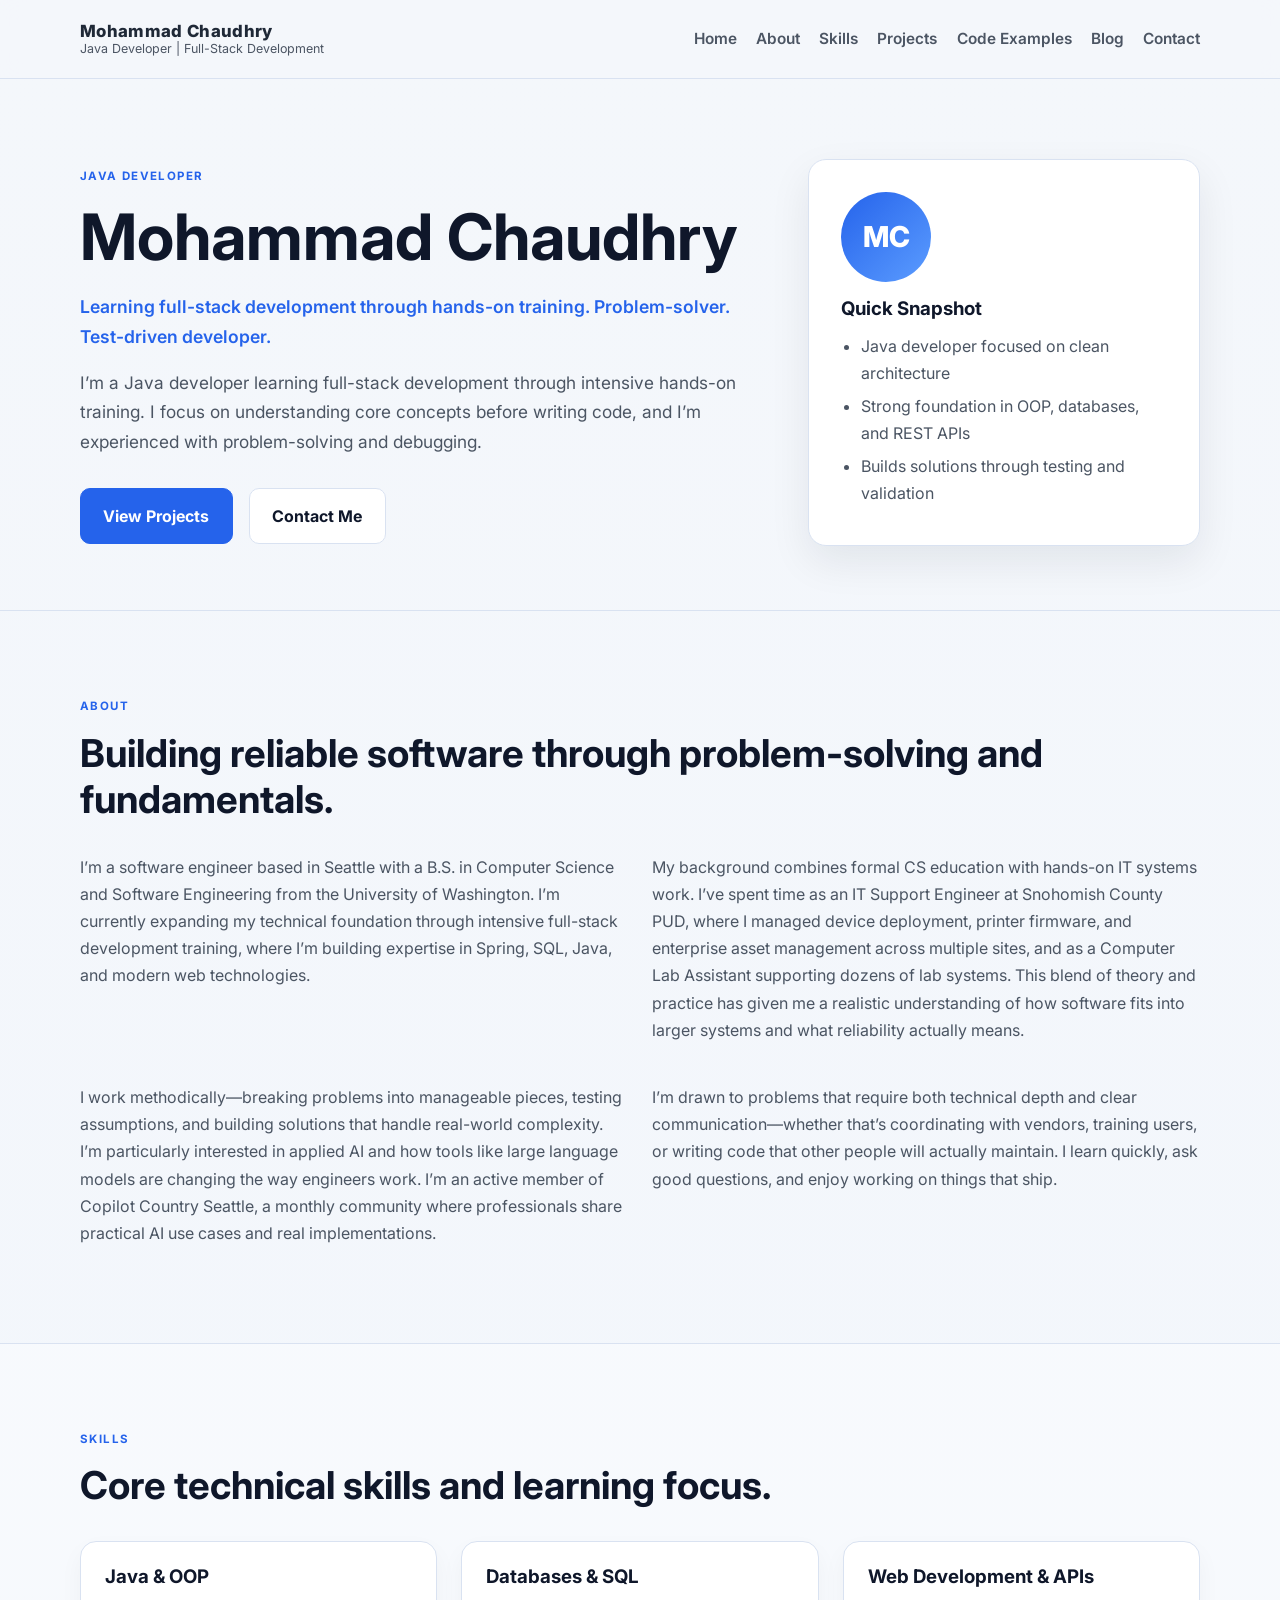
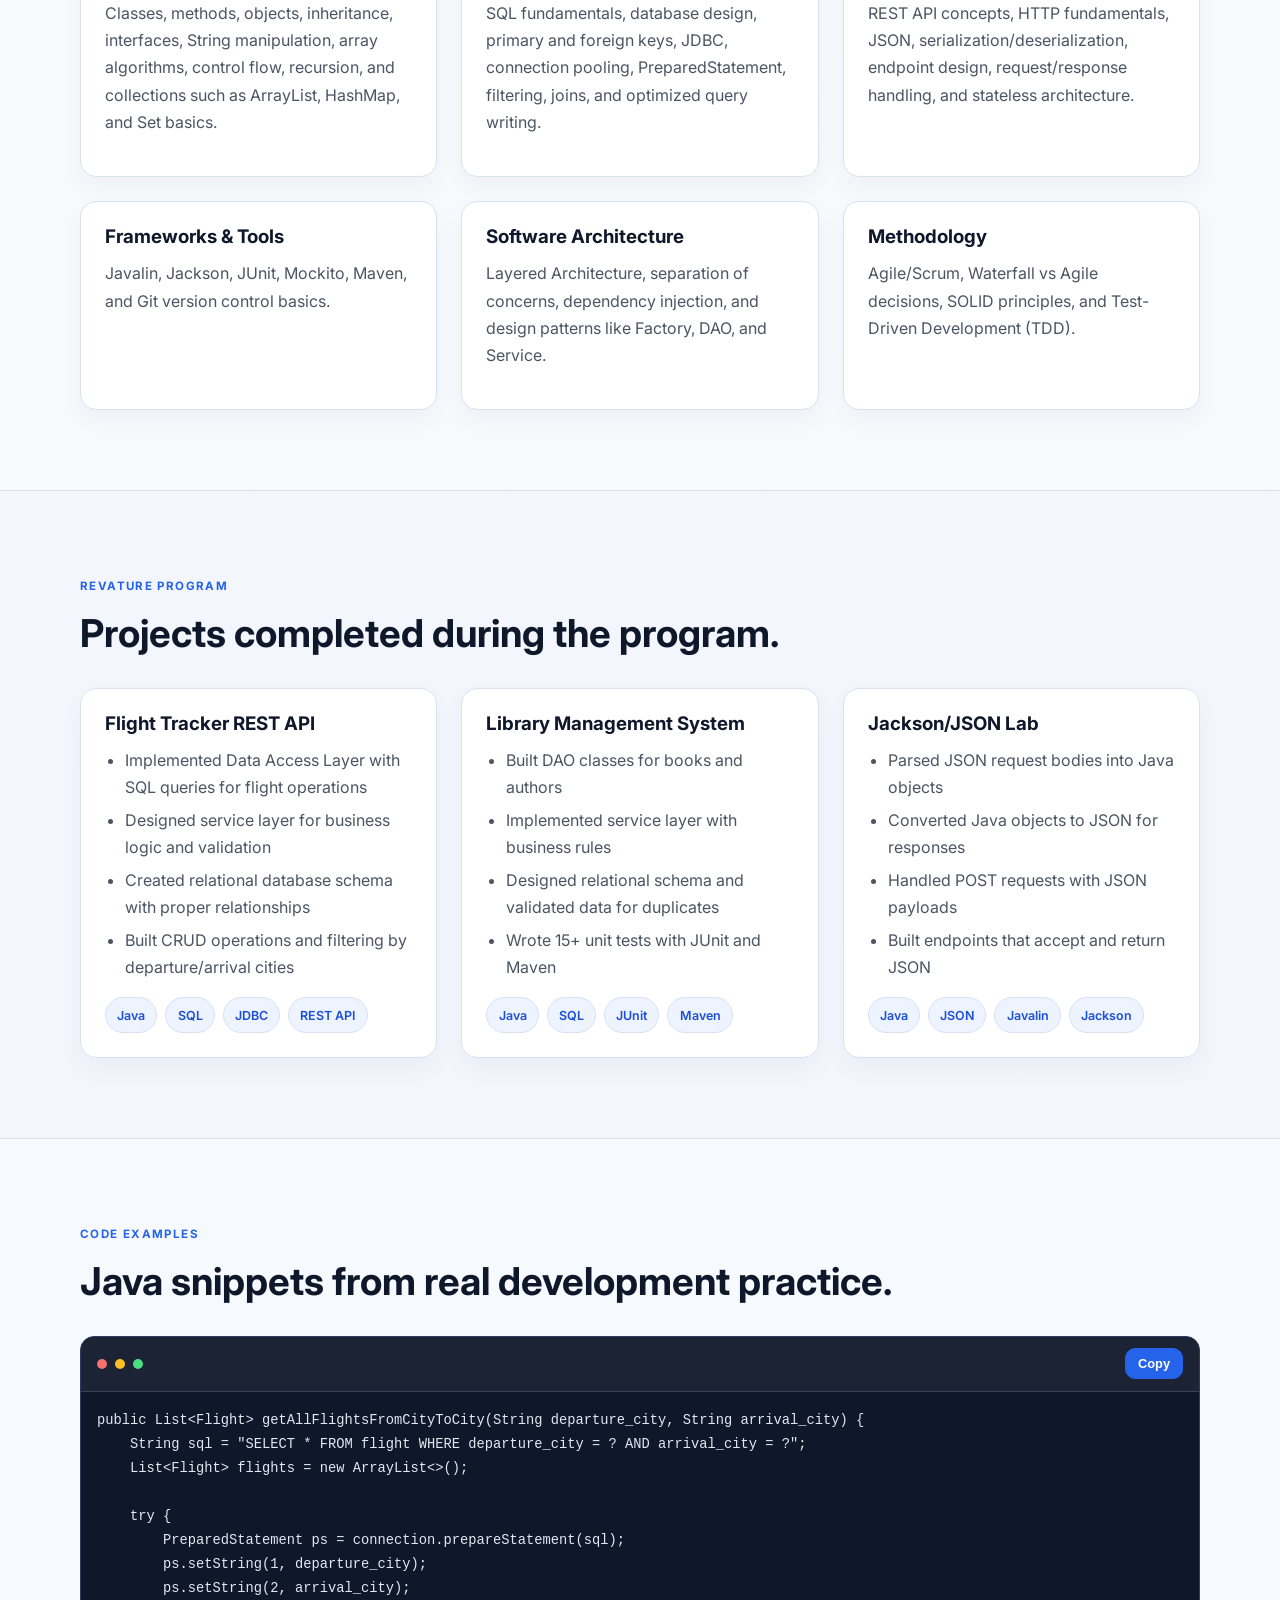
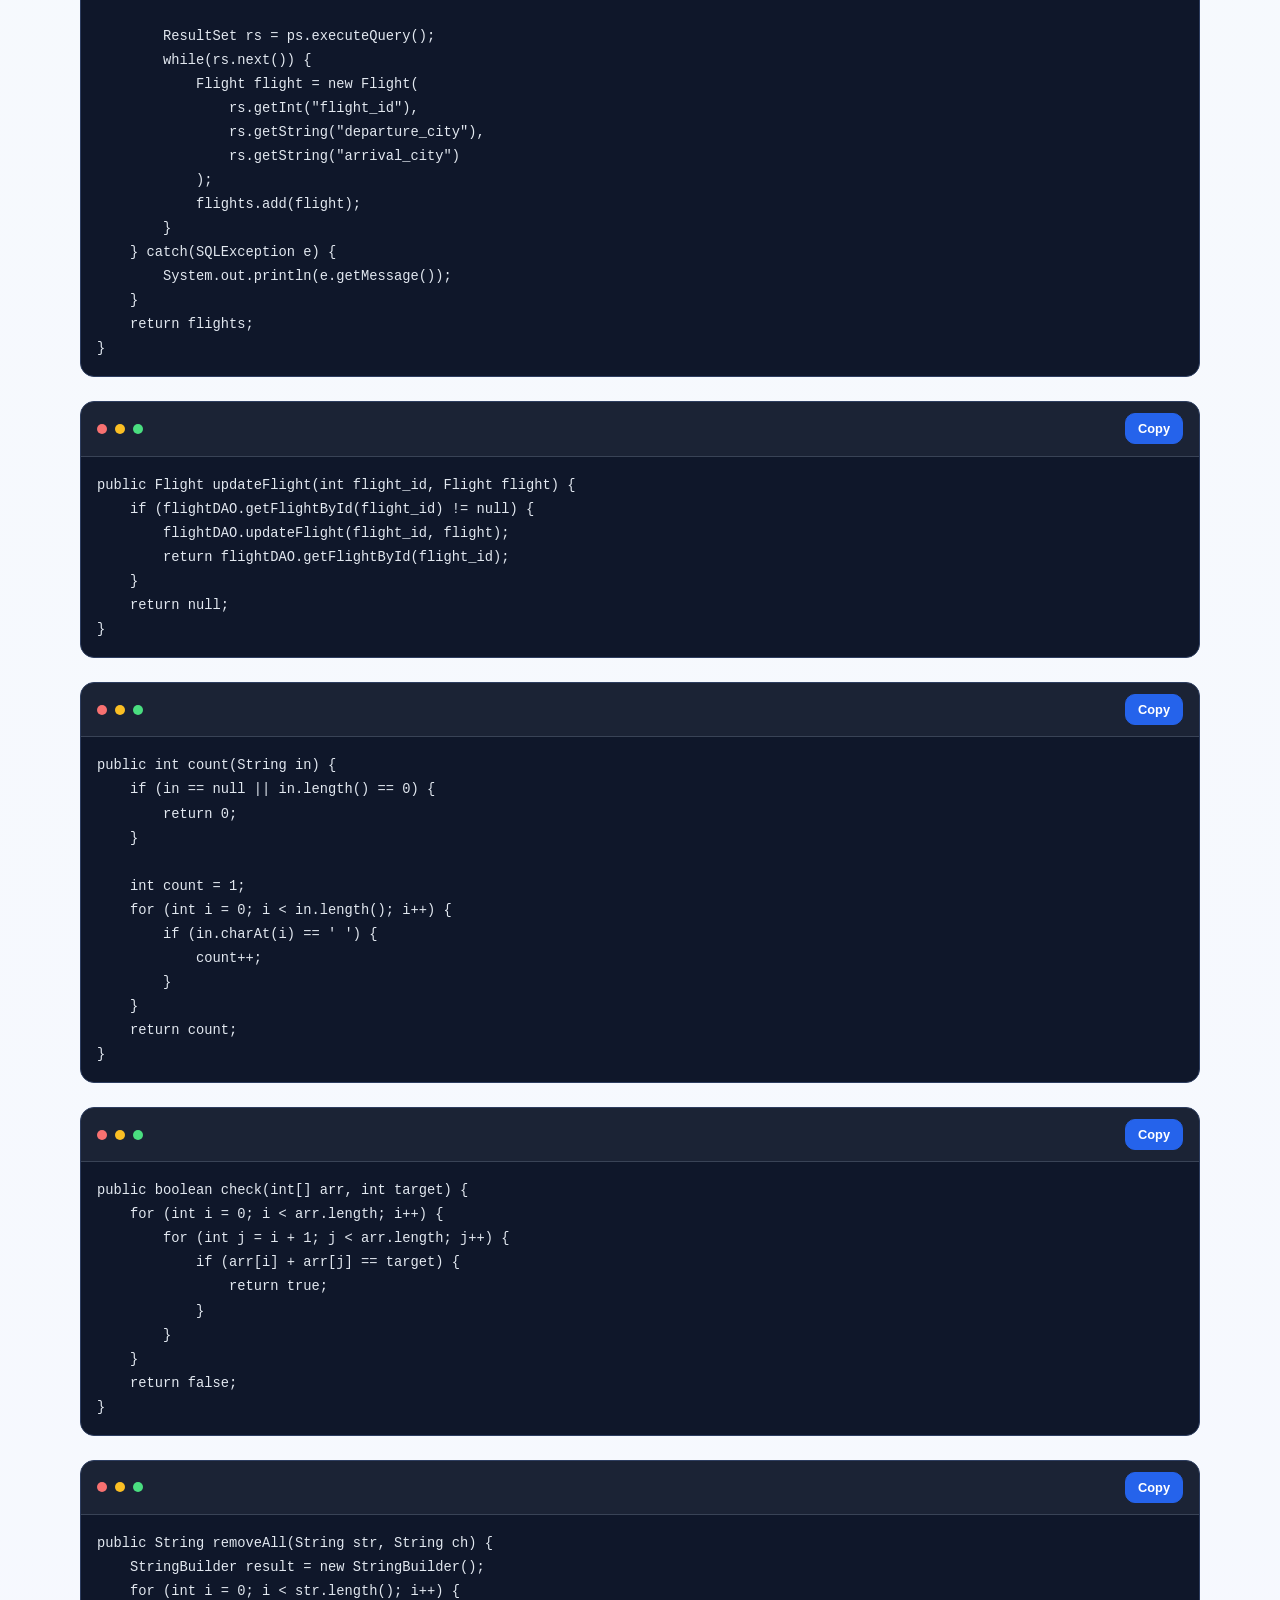
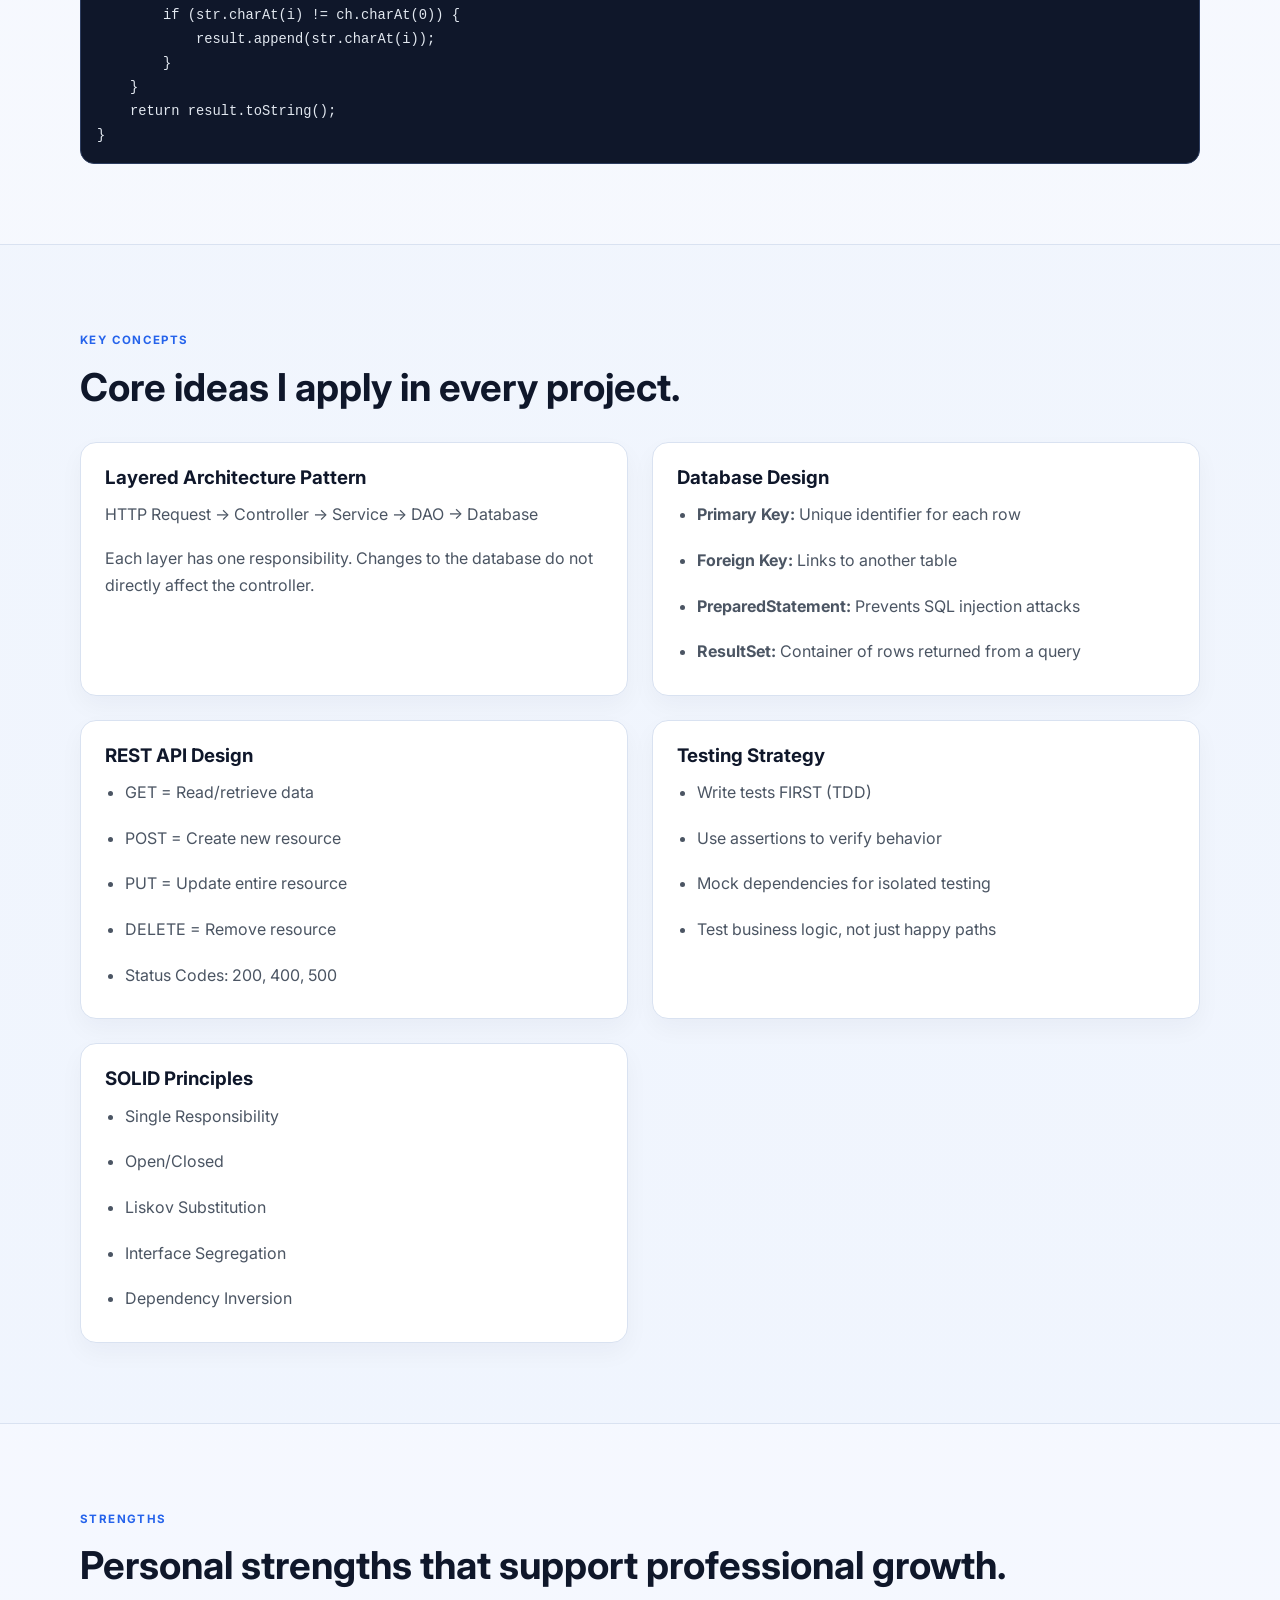
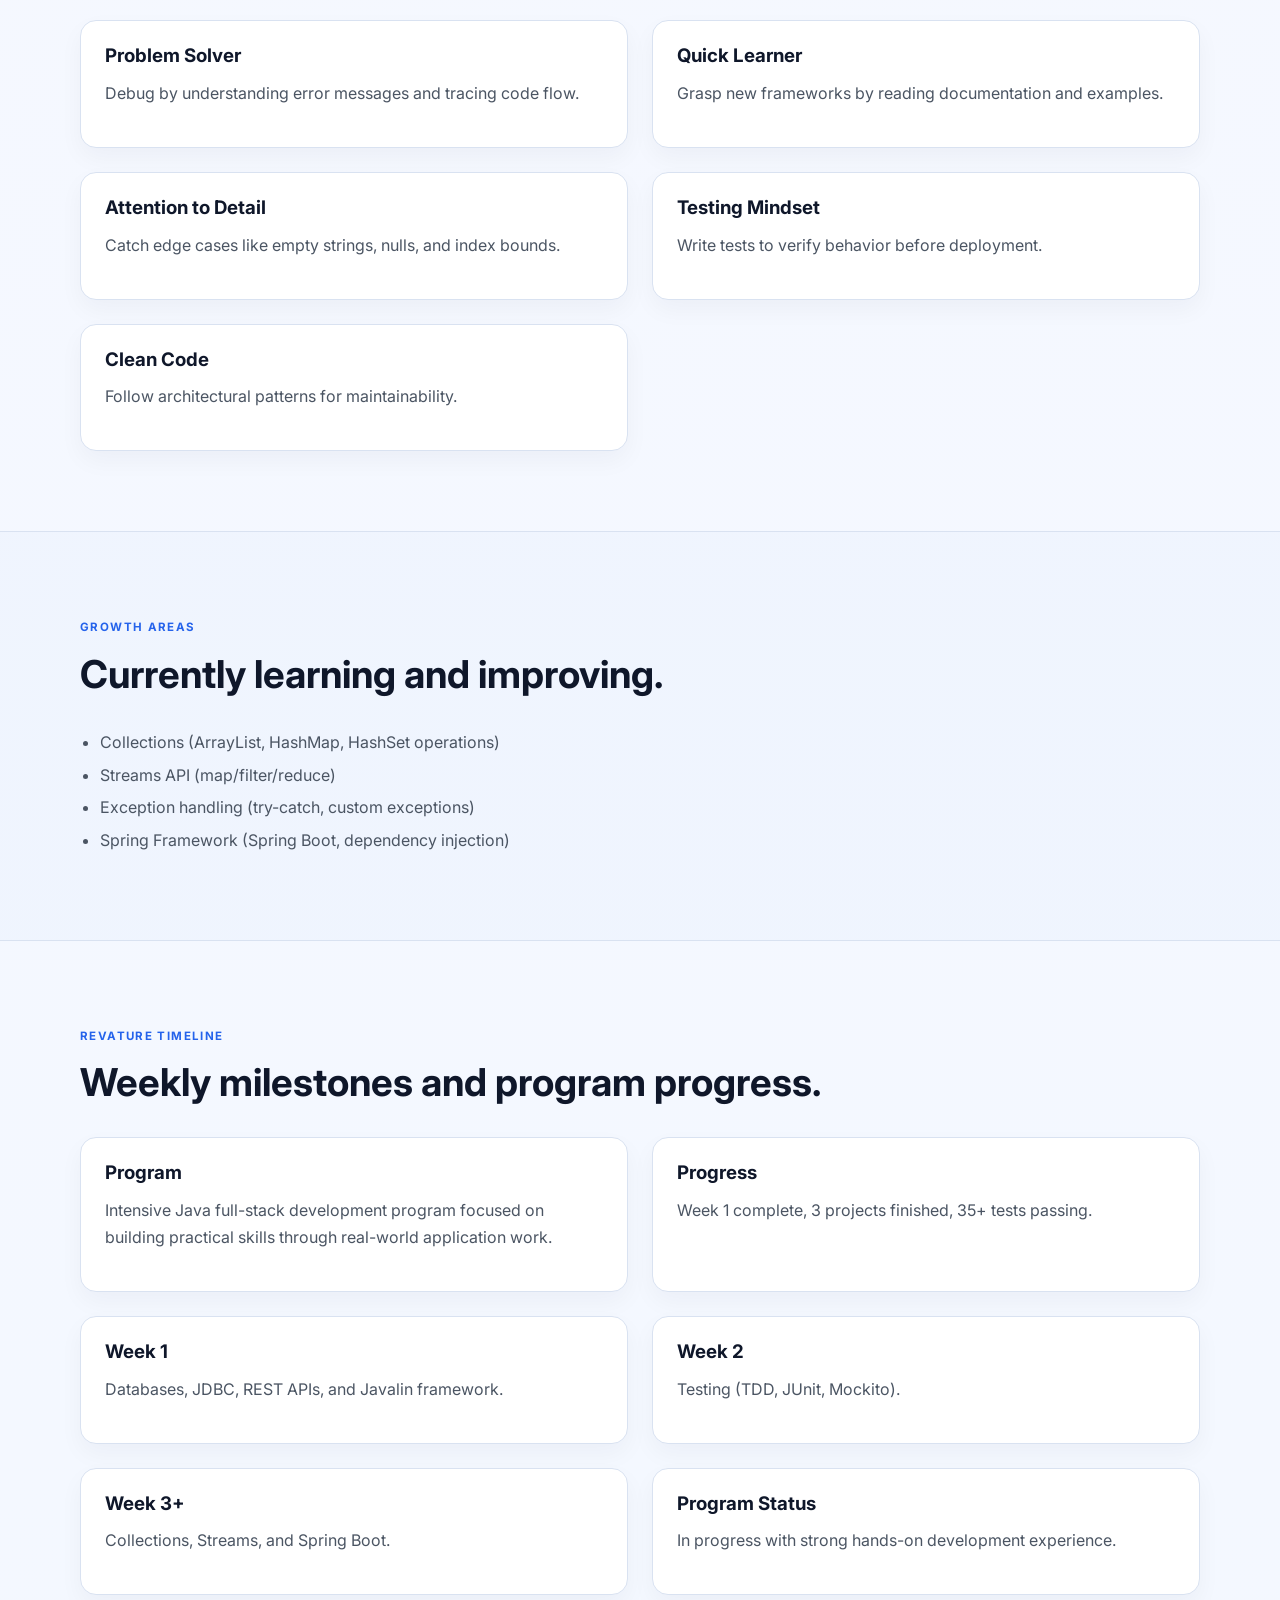
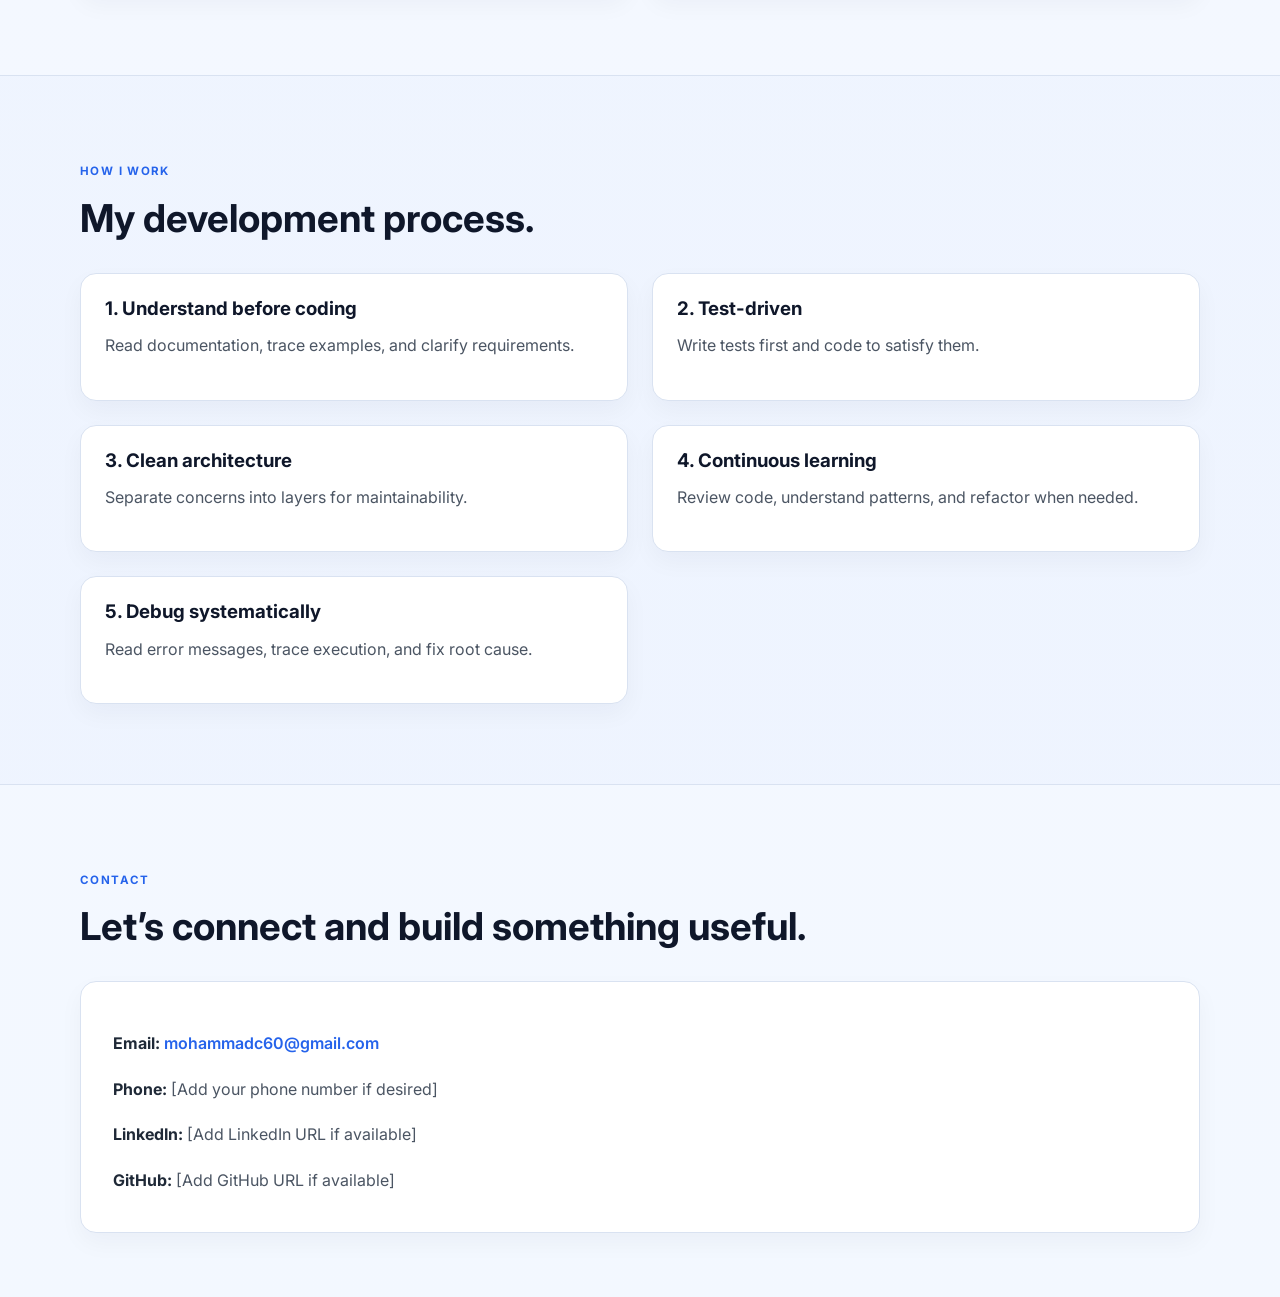
==== commit fb0f711c: "Separate Revature projects from weekly timeline" ====
--- a/index.html
+++ b/index.html
@@ -16,103 +16,140 @@
     />
     <style>
       :root {
-        --bg: #edf4f7;
-        --bg-soft: #f7fafb;
-        --bg-panel: #f1f6fa;
-        --panel: rgba(255, 255, 255, 0.82);
-        --panel-strong: #ffffff;
-        --panel-alt: #ebf3f8;
-        --text: #162a36;
-        --text-soft: #4f6476;
-        --heading: #10212d;
-        --primary: #57c7b9;
-        --primary-strong: #2eb7a5;
-        --secondary: #6ea4d8;
-        --accent: #d9b77c;
-        --line: rgba(17, 39, 54, 0.08);
-        --shadow: rgba(16, 33, 45, 0.08);
-      }
-
-      * { box-sizing: border-box; }
-      html { scroll-behavior: smooth; }
+        --bg: #f4f7fb;
+        --bg-strong: #eaf0f7;
+        --surface: #ffffff;
+        --surface-alt: #edf3ff;
+        --surface-code: #0f172a;
+        --text: #1f2937;
+        --text-soft: #4b5563;
+        --heading: #0f172a;
+        --primary: #2563eb;
+        --primary-dark: #1d4ed8;
+        --border: #d9e2f1;
+        --shadow: rgba(15, 23, 42, 0.08);
+        --success: #0f766e;
+        --warning: #b45309;
+      }
+
+      * {
+        box-sizing: border-box;
+      }
+
+      html {
+        scroll-behavior: smooth;
+      }
+
       body {
         margin: 0;
-        font-family: "Inter", "Segoe UI", sans-serif;
-        background:
-          radial-gradient(circle at top left, rgba(87, 199, 185, 0.17), transparent 22%),
-          radial-gradient(circle at top right, rgba(110, 164, 216, 0.14), transparent 22%),
-          linear-gradient(180deg, #f2f8fa 0%, #edf4f7 36%, #f9fbfc 100%);
+        font-family: "Inter", sans-serif;
+        background: linear-gradient(180deg, var(--bg) 0%, #eef4ff 100%);
         color: var(--text);
         line-height: 1.7;
       }
 
-      a { color: inherit; text-decoration: none; }
-      img { max-width: 100%; display: block; }
-      p, li { color: var(--text-soft); }
-      ul { padding-left: 1.2rem; }
-      h1, h2, h3, h4 {
+      a {
+        color: inherit;
+        text-decoration: none;
+      }
+
+      img {
+        max-width: 100%;
+        display: block;
+      }
+
+      ul {
+        margin: 0;
+        padding-left: 1.25rem;
+      }
+
+      li {
+        margin-bottom: 0.35rem;
+      }
+
+      .container {
+        width: min(1120px, calc(100% - 2rem));
+        margin: 0 auto;
+      }
+
+      .section {
+        padding: 5rem 0;
+        border-top: 1px solid var(--border);
+      }
+
+      .section-alt {
+        background: rgba(255, 255, 255, 0.3);
+      }
+
+      .section-heading {
+        margin-bottom: 2rem;
+      }
+
+      .eyebrow {
+        display: inline-block;
+        font-size: 0.72rem;
+        font-weight: 700;
+        letter-spacing: 0.12em;
+        text-transform: uppercase;
+        color: var(--primary);
+        margin-bottom: 0.8rem;
+      }
+
+      h1,
+      h2,
+      h3,
+      h4 {
+        color: var(--heading);
+        line-height: 1.2;
         margin-top: 0;
-        color: var(--heading);
-        line-height: 1.1;
-      }
-
-      .container {
-        width: min(1100px, calc(100% - 2rem));
-        margin: 0 auto;
-      }
-
-      .blog-header {
+      }
+
+      h1 {
+        font-size: clamp(2.4rem, 5vw, 4.2rem);
+        margin-bottom: 1rem;
+      }
+
+      h2 {
+        font-size: clamp(1.8rem, 3vw, 2.5rem);
+        margin-bottom: 0.75rem;
+      }
+
+      p {
+        margin-top: 0;
+      }
+
+      .header {
         position: sticky;
         top: 0;
-        z-index: 30;
-        backdrop-filter: blur(14px);
-        background: rgba(255, 255, 255, 0.74);
-        border-bottom: 1px solid var(--line);
-      }
-
-      .blog-nav {
-        display: flex;
-        justify-content: space-between;
-        align-items: center;
-        min-height: 74px;
-        gap: 1rem;
-      }
-
-      .brand {
+        z-index: 1000;
+        background: rgba(244, 247, 251, 0.9);
+        backdrop-filter: blur(12px);
+        border-bottom: 1px solid var(--border);
+      }
+
+      .nav {
         display: flex;
         align-items: center;
-        gap: 0.8rem;
-      }
-
-      .brand-mark {
-        width: 36px;
-        height: 36px;
-        border-radius: 50%;
-        display: grid;
-        place-items: center;
-        background: linear-gradient(135deg, var(--primary), var(--secondary));
-        color: #0d2430;
-        font-weight: 800;
-        font-size: 0.9rem;
-      }
-
-      .brand-copy {
+        justify-content: space-between;
+        min-height: 78px;
+        gap: 1rem;
+      }
+
+      .brand-block {
         display: flex;
         flex-direction: column;
-        line-height: 1.15;
+        line-height: 1.2;
       }
 
       .brand-name {
-        font-size: 1rem;
+        font-size: 1.05rem;
         font-weight: 800;
-        letter-spacing: -0.03em;
-      }
-
-      .brand-tag {
-        font-size: 0.72rem;
+        letter-spacing: 0.02em;
+      }
+
+      .brand-title {
+        font-size: 0.78rem;
         color: var(--text-soft);
-        letter-spacing: 0.04em;
-        text-transform: uppercase;
       }
 
       .nav-links {
@@ -124,307 +161,277 @@
 
       .nav-links a {
         color: var(--text-soft);
-        font-size: 0.92rem;
+        font-size: 0.96rem;
         font-weight: 600;
+        transition: color 0.2s ease;
       }
 
       .nav-links a:hover,
       .nav-links a:focus-visible {
-        color: var(--heading);
-      }
-
-      .hero-wrap {
-        padding: 4.5rem 0 2.2rem;
+        color: var(--primary);
+      }
+
+      .hero {
+        padding: 5rem 0 4rem;
       }
 
       .hero-grid {
         display: grid;
-        grid-template-columns: 1.55fr 0.95fr;
+        grid-template-columns: 1.6fr 0.9fr;
         gap: 2rem;
         align-items: center;
       }
 
-      .eyebrow {
-        display: inline-block;
-        margin-bottom: 0.8rem;
-        font-size: 0.72rem;
-        letter-spacing: 0.14em;
-        text-transform: uppercase;
-        font-weight: 700;
-        color: var(--primary-strong);
-      }
-
-      h1 {
+      .lead {
+        max-width: 62ch;
+        font-size: 1.08rem;
+        color: var(--text-soft);
+      }
+
+      .hero-tagline {
+        font-size: 1.1rem;
+        font-weight: 600;
+        color: var(--primary);
         margin-bottom: 1rem;
-        font-size: clamp(2.8rem, 6vw, 5.4rem);
-        letter-spacing: -0.07em;
-      }
-
-      .lead {
-        max-width: 58ch;
-        font-size: 1.12rem;
-        color: var(--text-soft);
       }
 
       .hero-actions {
         display: flex;
         flex-wrap: wrap;
-        gap: 0.9rem;
-        margin-top: 1.8rem;
-      }
-
-      .button {
+        gap: 1rem;
+        margin-top: 2rem;
+      }
+
+      .button,
+      .copy-btn {
         display: inline-flex;
         align-items: center;
         justify-content: center;
-        padding: 0.9rem 1.4rem;
-        border-radius: 999px;
-        border: 1px solid var(--line);
-        transition: transform 0.2s ease, box-shadow 0.2s ease;
-      }
-
-      .button.primary {
-        background: linear-gradient(180deg, var(--primary), var(--primary-strong));
-        color: #0d2430;
-        border-color: transparent;
+        padding: 0.85rem 1.4rem;
+        border-radius: 10px;
+        border: 1px solid var(--border);
+        font-weight: 700;
+        transition: transform 0.2s ease, box-shadow 0.2s ease, background 0.2s ease;
+      }
+
+      .button.primary,
+      .copy-btn {
+        background: var(--primary);
+        color: #fff;
+        border-color: var(--primary);
+      }
+
+      .button.secondary {
+        background: #fff;
+        color: var(--heading);
+      }
+
+      .button:hover,
+      .button:focus-visible,
+      .copy-btn:hover,
+      .copy-btn:focus-visible {
+        transform: translateY(-1px);
+        box-shadow: 0 8px 18px rgba(37, 99, 235, 0.16);
+      }
+
+      .hero-card {
+        background: var(--surface);
+        border: 1px solid var(--border);
+        border-radius: 18px;
+        padding: 2rem;
+        box-shadow: 0 16px 40px var(--shadow);
+      }
+
+      .mini-card {
+        display: inline-flex;
+        justify-content: center;
+        align-items: center;
+        width: 90px;
+        height: 90px;
+        border-radius: 50%;
+        background: linear-gradient(135deg, var(--primary), #5b9cff);
+        color: white;
+        font-size: 1.8rem;
         font-weight: 800;
-      }
-
-      .button.secondary {
-        background: rgba(255, 255, 255, 0.8);
-        color: var(--text);
-        border-color: var(--line);
-      }
-
-      .button:hover,
-      .button:focus-visible {
-        transform: translateY(-1px);
-        box-shadow: 0 12px 28px rgba(27, 93, 232, 0.18);
-      }
-
-      .hero-feature {
-        background: linear-gradient(180deg, rgba(255,255,255,0.9), rgba(239, 246, 250, 0.96));
-        border: 1px solid var(--line);
-        border-radius: 24px;
-        box-shadow: 0 20px 42px var(--shadow);
-        padding: 1.6rem;
-      }
-
-      .feature-label {
-        font-size: 0.74rem;
-        text-transform: uppercase;
-        letter-spacing: 0.12em;
-        color: var(--secondary);
-        font-weight: 700;
-      }
-
-      .feature-box {
-        margin-top: 1.2rem;
-        padding: 1.2rem;
-        background: linear-gradient(135deg, rgba(87, 199, 185, 0.12), rgba(217, 183, 124, 0.08));
-        border: 1px solid rgba(87, 199, 185, 0.14);
-        border-radius: 20px;
-      }
-
-      .feature-box strong {
-        display: block;
-        margin-bottom: 0.5rem;
-        font-size: 1.05rem;
-        color: var(--heading);
-      }
-
-      .feature-box p {
-        margin: 0;
-      }
-
-      .meta-row {
+        margin-bottom: 1rem;
+      }
+
+      .hero-card h3 {
+        margin-bottom: 0.8rem;
+      }
+
+      .hero-card ul {
+        padding-left: 1.2rem;
+        color: var(--text-soft);
+      }
+
+      .about-grid,
+      .skills-grid,
+      .project-grid,
+      .plan-grid,
+      .strengths-grid,
+      .training-grid,
+      .work-steps {
+        display: grid;
+        gap: 1.5rem;
+      }
+
+      .about-grid {
+        grid-template-columns: repeat(2, minmax(0, 1fr));
+      }
+
+      .about-grid p,
+      .project-card p,
+      .project-card li,
+      .skill-box p,
+      .topic-box p,
+      .strength-item p,
+      .training-item p,
+      .step-item p,
+      .keyconcept-list li,
+      .growth-list li {
+        color: var(--text-soft);
+      }
+
+      .skills-grid {
+        grid-template-columns: repeat(3, minmax(0, 1fr));
+      }
+
+      .skill-box,
+      .topic-box,
+      .strength-item,
+      .training-item,
+      .step-item,
+      .project-card {
+        background: var(--surface);
+        border: 1px solid var(--border);
+        border-radius: 16px;
+        padding: 1.5rem;
+        box-shadow: 0 10px 24px rgba(15, 23, 42, 0.04);
+      }
+
+      .skill-box h3,
+      .topic-box h3,
+      .strength-item h3,
+      .training-item h3,
+      .step-item h3,
+      .project-card h3 {
+        margin-bottom: 0.75rem;
+      }
+
+      .project-grid {
+        grid-template-columns: repeat(3, minmax(0, 1fr));
+      }
+
+      .tech-list {
         display: flex;
         flex-wrap: wrap;
-        gap: 0.7rem;
+        gap: 0.5rem;
         margin-top: 1rem;
       }
 
-      .meta-pill {
-        display: inline-flex;
-        padding: 0.5rem 0.8rem;
-        background: rgba(255, 255, 255, 0.7);
-        border: 1px solid var(--line);
+      .tech {
+        display: inline-block;
+        background: var(--surface-alt);
+        border: 1px solid var(--border);
         border-radius: 999px;
-        font-size: 0.76rem;
-        font-weight: 700;
-        color: var(--text-soft);
-      }
-
-      .section {
-        padding: 2.25rem 0 1.2rem;
-      }
-
-      .section-head {
-        display: flex;
-        justify-content: space-between;
-        align-items: end;
-        gap: 1rem;
-        margin-bottom: 1.4rem;
-      }
-
-      .section-head h2 {
-        font-size: clamp(1.9rem, 4vw, 3rem);
-        letter-spacing: -0.05em;
-        margin: 0;
-      }
-
-      .section-link {
-        color: var(--primary-strong);
-        font-weight: 700;
-      }
-
-      .content-grid {
-        display: grid;
-        grid-template-columns: 1.35fr 0.65fr;
-        gap: 1.5rem;
-      }
-
-      .article-card,
-      .side-card,
-      .project-card,
-      .contact-card,
-      .timeline-item {
-        background: linear-gradient(180deg, rgba(255,255,255,0.9), rgba(240, 247, 250, 0.95));
-        border: 1px solid var(--line);
-        border-radius: 22px;
-        box-shadow: 0 14px 28px rgba(16, 33, 45, 0.06);
-      }
-
-      .article-card {
-        padding: 1.5rem;
-      }
-
-      .article-card h3 {
-        font-size: clamp(1.5rem, 2vw, 2rem);
-        letter-spacing: -0.04em;
-        margin-bottom: 0.7rem;
-      }
-
-      .article-card p,
-      .project-card p,
-      .timeline-item p,
-      .side-card li,
-      .side-card p,
-      .contact-card li {
-        color: var(--text-soft);
-      }
-
-      .article-card + .article-card {
-        margin-top: 1rem;
-      }
-
-      .post-meta {
+        padding: 0.4rem 0.7rem;
+        font-size: 0.78rem;
+        font-weight: 600;
+        color: var(--primary-dark);
+      }
+
+      .code-block {
+        margin-top: 1.2rem;
+        border-radius: 14px;
+        overflow: hidden;
+        border: 1px solid #2d3d5f;
+        background: var(--surface-code);
+      }
+
+      .code-header {
         display: flex;
         align-items: center;
-        gap: 0.7rem;
-        flex-wrap: wrap;
-        margin-bottom: 0.8rem;
+        justify-content: space-between;
+        gap: 1rem;
+        background: rgba(255, 255, 255, 0.05);
+        padding: 0.7rem 1rem;
+        border-bottom: 1px solid rgba(148, 163, 184, 0.25);
+      }
+
+      .code-dots {
+        display: flex;
+        gap: 0.5rem;
+      }
+
+      .dot {
+        width: 10px;
+        height: 10px;
+        border-radius: 50%;
+        display: inline-block;
+      }
+
+      .dot.red { background: #f87171; }
+      .dot.yellow { background: #fbbf24; }
+      .dot.green { background: #4ade80; }
+
+      pre {
+        margin: 0;
+        padding: 1rem;
+        overflow-x: auto;
+        font-family: "JetBrains Mono", monospace;
+        font-size: 0.86rem;
+        line-height: 1.6;
+        color: #e2e8f0;
+      }
+
+      .copy-btn {
+        padding: 0.45rem 0.75rem;
         font-size: 0.8rem;
-        color: var(--text-soft);
-      }
-
-      .dot-sep {
-        width: 5px;
-        height: 5px;
-        border-radius: 50%;
-        background: var(--accent);
-      }
-
-      .tag-list,
-      .chip-list {
-        display: flex;
-        flex-wrap: wrap;
-        gap: 0.6rem;
-        margin-top: 1rem;
-      }
-
-      .tag {
-        display: inline-block;
-        padding: 0.38rem 0.7rem;
-        background: rgba(87, 199, 185, 0.12);
-        border: 1px solid rgba(87, 199, 185, 0.18);
-        border-radius: 999px;
-        color: var(--primary-strong);
-        font-size: 0.75rem;
-        font-weight: 700;
-      }
-
-      .side-stack {
-        display: grid;
-        gap: 1rem;
-      }
-
-      .side-card {
-        padding: 1.3rem 1.2rem;
-      }
-
-      .side-card h3 {
-        margin-bottom: 0.9rem;
-        font-size: 1.2rem;
-      }
-
-      .side-card ul {
-        margin: 0;
-        padding-left: 1rem;
-      }
-
-      .project-grid {
-        display: grid;
-        grid-template-columns: repeat(3, minmax(0,1fr));
-        gap: 1.2rem;
-      }
-
-      .project-card {
-        padding: 1.3rem;
-      }
-
-      .project-card h3 {
-        margin-bottom: 0.75rem;
-        font-size: 1.2rem;
-      }
-
-      .timeline {
-        display: grid;
-        gap: 1rem;
-      }
-
-      .timeline-item {
-        padding: 1rem 1.2rem;
-      }
-
-      .timeline-item strong {
-        display: block;
-        margin-bottom: 0.35rem;
-        color: var(--heading);
-      }
-
-      .contact-card {
-        padding: 1.4rem;
-      }
-
-      .contact-card ul {
-        margin: 0;
-        padding-left: 0;
-        list-style: none;
+      }
+
+      .plan-grid,
+      .strengths-grid,
+      .training-grid,
+      .work-steps {
+        grid-template-columns: repeat(2, minmax(0, 1fr));
+      }
+
+      .keyconcept-list {
         display: grid;
         gap: 0.8rem;
       }
 
-      .contact-card a {
-        color: var(--primary-strong);
-        font-weight: 700;
+      .growth-list {
+        list-style: disc;
+        color: var(--text-soft);
+      }
+
+      .contact-card {
+        background: var(--surface);
+        border: 1px solid var(--border);
+        border-radius: 16px;
+        padding: 2rem;
+        box-shadow: 0 10px 24px rgba(15, 23, 42, 0.04);
+      }
+
+      .contact-list {
+        list-style: none;
+        padding: 0;
+        margin: 1rem 0 0;
+        display: grid;
+        gap: 0.8rem;
+      }
+
+      .contact-list a {
+        color: var(--primary);
+        font-weight: 600;
       }
 
       .footer {
-        padding: 2rem 0 3rem;
-        border-top: 1px solid var(--line);
-        margin-top: 2rem;
-        background: rgba(255, 255, 255, 0.58);
+        padding: 1.5rem 0 2.5rem;
+        background: #e9eef8;
+        border-top: 1px solid var(--border);
       }
 
       .footer-inner {
@@ -435,16 +442,25 @@
         flex-wrap: wrap;
       }
 
+      .muted {
+        color: var(--text-soft);
+      }
+
       @media (max-width: 900px) {
         .hero-grid,
-        .content-grid,
-        .project-grid {
+        .about-grid,
+        .skills-grid,
+        .project-grid,
+        .plan-grid,
+        .strengths-grid,
+        .training-grid,
+        .work-steps {
           grid-template-columns: 1fr;
         }
       }
 
       @media (max-width: 640px) {
-        .blog-nav {
+        .nav {
           flex-wrap: wrap;
           justify-content: center;
           padding: 0.8rem 0;
@@ -454,269 +470,575 @@
           justify-content: center;
         }
 
-        .hero-wrap {
+        .hero {
           padding-top: 3rem;
         }
 
-        .section-head {
-          flex-direction: column;
-          align-items: flex-start;
-        }
-
-        .button {
+        .section {
+          padding: 4rem 0;
+        }
+
+        .button,
+        .copy-btn {
           width: 100%;
         }
+      }
+
+      @keyframes fadeUp {
+        from {
+          opacity: 0;
+          transform: translateY(18px);
+        }
+        to {
+          opacity: 1;
+          transform: translateY(0);
+        }
+      }
+
+      .animate {
+        animation: fadeUp 0.7s ease both;
       }
     </style>
   </head>
   <body>
-    <header class="blog-header">
-      <nav class="blog-nav container" aria-label="Main navigation">
-        <div class="brand" aria-label="Mohammad Chaudhry profile">
-          <div class="brand-mark">MC</div>
-          <div class="brand-copy">
-            <span class="brand-name">Mohammad Chaudhry</span>
-            <span class="brand-tag">Java Developer</span>
-          </div>
+    <header class="header">
+      <nav class="nav container" aria-label="Main navigation">
+        <div class="brand-block" aria-label="Mohammad Chaudhry profile">
+          <span class="brand-name">Mohammad Chaudhry</span>
+          <span class="brand-title">Java Developer | Full-Stack Development</span>
         </div>
 
         <div class="nav-links">
           <a href="#home">Home</a>
           <a href="#about">About</a>
-          <a href="#posts">Posts</a>
+          <a href="#skills">Skills</a>
           <a href="#projects">Projects</a>
-          <a href="portfolio.html">Portfolio</a>
+          <a href="#code-examples">Code Examples</a>
+          <a href="index.html">Blog</a>
           <a href="#contact">Contact</a>
         </div>
       </nav>
     </header>
 
-    <main id="home" class="container">
-      <section class="hero-wrap">
-        <div class="hero-grid">
+    <main id="home">
+      <section class="hero">
+        <div class="container hero-grid animate">
           <div>
-            <p class="eyebrow">Engineering notes</p>
-            <h1>Building software with clarity, patience, and fundamentals.</h1>
+            <p class="eyebrow">Java Developer</p>
+            <h1>Mohammad Chaudhry</h1>
+            <p class="hero-tagline">
+              Learning full-stack development through hands-on training. Problem-solver. Test-driven developer.
+            </p>
             <p class="lead">
-              I’m a Java developer learning by doing—working through APIs, databases, architecture, and real troubleshooting. This space is a simple journal of how I think, build, and improve as a developer.
+              I’m a Java developer learning full-stack development through intensive hands-on training. I focus on understanding core concepts before writing code, and I’m experienced with problem-solving and debugging.
             </p>
             <div class="hero-actions">
-              <a class="button primary" href="#posts">Read the journal</a>
-              <a class="button secondary" href="#contact">Get in touch</a>
+              <a class="button primary" href="#projects">View Projects</a>
+              <a class="button secondary" href="#contact">Contact Me</a>
             </div>
-            <div class="meta-row" aria-label="Profile summary">
-              <span class="meta-pill">Java</span>
-              <span class="meta-pill">SQL</span>
-              <span class="meta-pill">REST APIs</span>
-              <span class="meta-pill">Problem solving</span>
-            </div>
-          </div>
-
-          <aside class="hero-feature" aria-label="Featured note">
-            <div class="feature-label">Featured entry</div>
-            <div class="feature-box">
-              <strong>Why fundamentals matter</strong>
-              <p>Good engineering starts with clean logic, readable structure, and deliberate testing—not flashy shortcuts.</p>
-            </div>
-            <div class="meta-row">
-              <span class="meta-pill">Seattle</span>
-              <span class="meta-pill">2026</span>
-            </div>
+          </div>
+
+          <aside class="hero-card" aria-label="Quick summary">
+            <div class="mini-card" aria-hidden="true">MC</div>
+            <h3>Quick Snapshot</h3>
+            <ul>
+              <li>Java developer focused on clean architecture</li>
+              <li>Strong foundation in OOP, databases, and REST APIs</li>
+              <li>Builds solutions through testing and validation</li>
+            </ul>
           </aside>
         </div>
       </section>
 
       <section id="about" class="section">
-        <div class="section-head">
-          <p class="eyebrow">About</p>
-          <a class="section-link" href="#contact">Connect</a>
-        </div>
-
-        <div class="content-grid">
-          <article class="article-card">
-            <h3>From systems support to software development</h3>
-            <div class="post-meta">
-              <span>Mohammad Chaudhry</span>
-              <span class="dot-sep" aria-hidden="true"></span>
-              <span>Java developer</span>
-            </div>
+        <div class="container">
+          <div class="section-heading">
+            <p class="eyebrow">About</p>
+            <h2>Building reliable software through problem-solving and fundamentals.</h2>
+          </div>
+
+          <div class="about-grid">
             <p>
-              I’m a software engineer based in Seattle with a B.S. in Computer Science and Software Engineering from the University of Washington. My background blends formal studies with practical IT work, including time as an IT Support Engineer and Computer Lab Assistant, where I learned how important reliability, communication, and user trust are in real systems.
+              I’m a software engineer based in Seattle with a B.S. in Computer Science and Software Engineering from the University of Washington. I’m currently expanding my technical foundation through intensive full-stack development training, where I’m building expertise in Spring, SQL, Java, and modern web technologies.
             </p>
             <p>
-              That experience pushed me toward software engineering, where I could apply the same mindset to building durable systems: understand the problem clearly, test assumptions, and keep the solution maintainable. I now focus on Java, object-oriented design, SQL, and API development while continuing to improve my foundation with practical projects and modern tools.
+              My background combines formal CS education with hands-on IT systems work. I’ve spent time as an IT Support Engineer at Snohomish County PUD, where I managed device deployment, printer firmware, and enterprise asset management across multiple sites, and as a Computer Lab Assistant supporting dozens of lab systems. This blend of theory and practice has given me a realistic understanding of how software fits into larger systems and what reliability actually means.
             </p>
-          </article>
-
-          <aside class="side-stack">
-            <div class="side-card">
-              <h3>Core stack</h3>
-              <div class="chip-list">
-                <span class="tag">Java</span>
-                <span class="tag">SQL</span>
-                <span class="tag">JDBC</span>
-                <span class="tag">REST</span>
-                <span class="tag">Git</span>
-                <span class="tag">JUnit</span>
+            <p>
+              I work methodically—breaking problems into manageable pieces, testing assumptions, and building solutions that handle real-world complexity. I’m particularly interested in applied AI and how tools like large language models are changing the way engineers work. I’m an active member of Copilot Country Seattle, a monthly community where professionals share practical AI use cases and real implementations.
+            </p>
+            <p>
+              I’m drawn to problems that require both technical depth and clear communication—whether that’s coordinating with vendors, training users, or writing code that other people will actually maintain. I learn quickly, ask good questions, and enjoy working on things that ship.
+            </p>
+          </div>
+        </div>
+      </section>
+
+      <section id="skills" class="section section-alt">
+        <div class="container">
+          <div class="section-heading">
+            <p class="eyebrow">Skills</p>
+            <h2>Core technical skills and learning focus.</h2>
+          </div>
+
+          <div class="skills-grid">
+            <article class="skill-box">
+              <h3>Java & OOP</h3>
+              <p>
+                Classes, methods, objects, inheritance, interfaces, String manipulation, array algorithms, control flow, recursion, and collections such as ArrayList, HashMap, and Set basics.
+              </p>
+            </article>
+
+            <article class="skill-box">
+              <h3>Databases & SQL</h3>
+              <p>
+                SQL fundamentals, database design, primary and foreign keys, JDBC, connection pooling, PreparedStatement, filtering, joins, and optimized query writing.
+              </p>
+            </article>
+
+            <article class="skill-box">
+              <h3>Web Development & APIs</h3>
+              <p>
+                REST API concepts, HTTP fundamentals, JSON, serialization/deserialization, endpoint design, request/response handling, and stateless architecture.
+              </p>
+            </article>
+
+            <article class="skill-box">
+              <h3>Frameworks & Tools</h3>
+              <p>
+                Javalin, Jackson, JUnit, Mockito, Maven, and Git version control basics.
+              </p>
+            </article>
+
+            <article class="skill-box">
+              <h3>Software Architecture</h3>
+              <p>
+                Layered Architecture, separation of concerns, dependency injection, and design patterns like Factory, DAO, and Service.
+              </p>
+            </article>
+
+            <article class="skill-box">
+              <h3>Methodology</h3>
+              <p>
+                Agile/Scrum, Waterfall vs Agile decisions, SOLID principles, and Test-Driven Development (TDD).
+              </p>
+            </article>
+          </div>
+        </div>
+      </section>
+
+      <section id="projects" class="section">
+        <div class="container">
+          <div class="section-heading">
+            <p class="eyebrow">Revature Program</p>
+            <h2>Projects completed during the program.</h2>
+          </div>
+
+          <div class="project-grid">
+            <article class="project-card">
+              <h3>Flight Tracker REST API</h3>
+              <ul>
+                <li>Implemented Data Access Layer with SQL queries for flight operations</li>
+                <li>Designed service layer for business logic and validation</li>
+                <li>Created relational database schema with proper relationships</li>
+                <li>Built CRUD operations and filtering by departure/arrival cities</li>
+              </ul>
+              <div class="tech-list" aria-label="Technologies used">
+                <span class="tech">Java</span>
+                <span class="tech">SQL</span>
+                <span class="tech">JDBC</span>
+                <span class="tech">REST API</span>
               </div>
+            </article>
+
+            <article class="project-card">
+              <h3>Library Management System</h3>
+              <ul>
+                <li>Built DAO classes for books and authors</li>
+                <li>Implemented service layer with business rules</li>
+                <li>Designed relational schema and validated data for duplicates</li>
+                <li>Wrote 15+ unit tests with JUnit and Maven</li>
+              </ul>
+              <div class="tech-list" aria-label="Technologies used">
+                <span class="tech">Java</span>
+                <span class="tech">SQL</span>
+                <span class="tech">JUnit</span>
+                <span class="tech">Maven</span>
+              </div>
+            </article>
+
+            <article class="project-card">
+              <h3>Jackson/JSON Lab</h3>
+              <ul>
+                <li>Parsed JSON request bodies into Java objects</li>
+                <li>Converted Java objects to JSON for responses</li>
+                <li>Handled POST requests with JSON payloads</li>
+                <li>Built endpoints that accept and return JSON</li>
+              </ul>
+              <div class="tech-list" aria-label="Technologies used">
+                <span class="tech">Java</span>
+                <span class="tech">JSON</span>
+                <span class="tech">Javalin</span>
+                <span class="tech">Jackson</span>
+              </div>
+            </article>
+          </div>
+        </div>
+      </section>
+
+      <section id="code-examples" class="section section-alt">
+        <div class="container">
+          <div class="section-heading">
+            <p class="eyebrow">Code Examples</p>
+            <h2>Java snippets from real development practice.</h2>
+          </div>
+
+          <div class="code-block">
+            <div class="code-header">
+              <div class="code-dots" aria-hidden="true">
+                <span class="dot red"></span>
+                <span class="dot yellow"></span>
+                <span class="dot green"></span>
+              </div>
+              <button class="copy-btn" type="button" data-copy-target="code-1">Copy</button>
             </div>
-
-            <div class="side-card">
-              <h3>Current focus</h3>
-              <ul>
-                <li>Layered architecture</li>
-                <li>Database design</li>
-                <li>Spring fundamentals</li>
-                <li>Testing and debugging</li>
+            <pre id="code-1"><code>public List&lt;Flight&gt; getAllFlightsFromCityToCity(String departure_city, String arrival_city) {
+    String sql = "SELECT * FROM flight WHERE departure_city = ? AND arrival_city = ?";
+    List&lt;Flight&gt; flights = new ArrayList&lt;&gt;();
+
+    try {
+        PreparedStatement ps = connection.prepareStatement(sql);
+        ps.setString(1, departure_city);
+        ps.setString(2, arrival_city);
+
+        ResultSet rs = ps.executeQuery();
+        while(rs.next()) {
+            Flight flight = new Flight(
+                rs.getInt("flight_id"),
+                rs.getString("departure_city"),
+                rs.getString("arrival_city")
+            );
+            flights.add(flight);
+        }
+    } catch(SQLException e) {
+        System.out.println(e.getMessage());
+    }
+    return flights;
+}</code></pre>
+          </div>
+
+          <div class="code-block" style="margin-top: 1.5rem;">
+            <div class="code-header">
+              <div class="code-dots" aria-hidden="true">
+                <span class="dot red"></span>
+                <span class="dot yellow"></span>
+                <span class="dot green"></span>
+              </div>
+              <button class="copy-btn" type="button" data-copy-target="code-2">Copy</button>
+            </div>
+            <pre id="code-2"><code>public Flight updateFlight(int flight_id, Flight flight) {
+    if (flightDAO.getFlightById(flight_id) != null) {
+        flightDAO.updateFlight(flight_id, flight);
+        return flightDAO.getFlightById(flight_id);
+    }
+    return null;
+}</code></pre>
+          </div>
+
+          <div class="code-block" style="margin-top: 1.5rem;">
+            <div class="code-header">
+              <div class="code-dots" aria-hidden="true">
+                <span class="dot red"></span>
+                <span class="dot yellow"></span>
+                <span class="dot green"></span>
+              </div>
+              <button class="copy-btn" type="button" data-copy-target="code-3">Copy</button>
+            </div>
+            <pre id="code-3"><code>public int count(String in) {
+    if (in == null || in.length() == 0) {
+        return 0;
+    }
+
+    int count = 1;
+    for (int i = 0; i < in.length(); i++) {
+        if (in.charAt(i) == ' ') {
+            count++;
+        }
+    }
+    return count;
+}</code></pre>
+          </div>
+
+          <div class="code-block" style="margin-top: 1.5rem;">
+            <div class="code-header">
+              <div class="code-dots" aria-hidden="true">
+                <span class="dot red"></span>
+                <span class="dot yellow"></span>
+                <span class="dot green"></span>
+              </div>
+              <button class="copy-btn" type="button" data-copy-target="code-4">Copy</button>
+            </div>
+            <pre id="code-4"><code>public boolean check(int[] arr, int target) {
+    for (int i = 0; i < arr.length; i++) {
+        for (int j = i + 1; j < arr.length; j++) {
+            if (arr[i] + arr[j] == target) {
+                return true;
+            }
+        }
+    }
+    return false;
+}</code></pre>
+          </div>
+
+          <div class="code-block" style="margin-top: 1.5rem;">
+            <div class="code-header">
+              <div class="code-dots" aria-hidden="true">
+                <span class="dot red"></span>
+                <span class="dot yellow"></span>
+                <span class="dot green"></span>
+              </div>
+              <button class="copy-btn" type="button" data-copy-target="code-5">Copy</button>
+            </div>
+            <pre id="code-5"><code>public String removeAll(String str, String ch) {
+    StringBuilder result = new StringBuilder();
+    for (int i = 0; i < str.length(); i++) {
+        if (str.charAt(i) != ch.charAt(0)) {
+            result.append(str.charAt(i));
+        }
+    }
+    return result.toString();
+}</code></pre>
+          </div>
+        </div>
+      </section>
+
+      <section class="section">
+        <div class="container">
+          <div class="section-heading">
+            <p class="eyebrow">Key Concepts</p>
+            <h2>Core ideas I apply in every project.</h2>
+          </div>
+
+          <div class="plan-grid">
+            <article class="topic-box">
+              <h3>Layered Architecture Pattern</h3>
+              <p>HTTP Request → Controller → Service → DAO → Database</p>
+              <p class="muted">Each layer has one responsibility. Changes to the database do not directly affect the controller.</p>
+            </article>
+
+            <article class="topic-box">
+              <h3>Database Design</h3>
+              <ul class="keyconcept-list">
+                <li><strong>Primary Key:</strong> Unique identifier for each row</li>
+                <li><strong>Foreign Key:</strong> Links to another table</li>
+                <li><strong>PreparedStatement:</strong> Prevents SQL injection attacks</li>
+                <li><strong>ResultSet:</strong> Container of rows returned from a query</li>
               </ul>
-            </div>
-          </aside>
+            </article>
+
+            <article class="topic-box">
+              <h3>REST API Design</h3>
+              <ul class="keyconcept-list">
+                <li>GET = Read/retrieve data</li>
+                <li>POST = Create new resource</li>
+                <li>PUT = Update entire resource</li>
+                <li>DELETE = Remove resource</li>
+                <li>Status Codes: 200, 400, 500</li>
+              </ul>
+            </article>
+
+            <article class="topic-box">
+              <h3>Testing Strategy</h3>
+              <ul class="keyconcept-list">
+                <li>Write tests FIRST (TDD)</li>
+                <li>Use assertions to verify behavior</li>
+                <li>Mock dependencies for isolated testing</li>
+                <li>Test business logic, not just happy paths</li>
+              </ul>
+            </article>
+
+            <article class="topic-box">
+              <h3>SOLID Principles</h3>
+              <ul class="keyconcept-list">
+                <li>Single Responsibility</li>
+                <li>Open/Closed</li>
+                <li>Liskov Substitution</li>
+                <li>Interface Segregation</li>
+                <li>Dependency Inversion</li>
+              </ul>
+            </article>
+          </div>
         </div>
       </section>
 
-      <section id="posts" class="section">
-        <div class="section-head">
-          <p class="eyebrow">Latest posts</p>
-          <a class="section-link" href="#projects">See projects</a>
-        </div>
-
-        <div class="article-card">
-          <div class="post-meta">
-            <span>Learning journal</span>
-            <span class="dot-sep" aria-hidden="true"></span>
-            <span>5 min read</span>
-          </div>
-          <h3>Why clean code starts with good structure</h3>
-          <p>
-            In Java development, the best solutions usually come from separating responsibilities, testing early, and making the next developer’s job easier. I’ve learned that a clear layer structure and predictable naming make code easier to trust and maintain.
-          </p>
-          <div class="tag-list">
-            <span class="tag">Java</span>
-            <span class="tag">OOP</span>
-            <span class="tag">Architecture</span>
-          </div>
-        </div>
-
-        <div class="article-card">
-          <div class="post-meta">
-            <span>Engineering notes</span>
-            <span class="dot-sep" aria-hidden="true"></span>
-            <span>4 min read</span>
-          </div>
-          <h3>Database thinking: what I learned from SQL and relationships</h3>
-          <p>
-            A solid schema is not just about storing data—it’s about representing business rules accurately. Primary keys, foreign keys, and proper joins create the clarity needed for reliable applications.
-          </p>
-          <div class="tag-list">
-            <span class="tag">SQL</span>
-            <span class="tag">Database</span>
-            <span class="tag">Data modeling</span>
-          </div>
-        </div>
-
-        <div class="article-card">
-          <div class="post-meta">
-            <span>Debugging</span>
-            <span class="dot-sep" aria-hidden="true"></span>
-            <span>3 min read</span>
-          </div>
-          <h3>How I approach errors when the code feels broken</h3>
-          <p>
-            The fastest way to solve a bug is usually to slow down and read what the system is telling you. I break the flow into smaller pieces, verify assumptions, and fix the root cause instead of patching the symptom.
-          </p>
-          <div class="tag-list">
-            <span class="tag">Debugging</span>
-            <span class="tag">Problem solving</span>
-            <span class="tag">Testing</span>
+      <section class="section section-alt">
+        <div class="container">
+          <div class="section-heading">
+            <p class="eyebrow">Strengths</p>
+            <h2>Personal strengths that support professional growth.</h2>
+          </div>
+
+          <div class="strengths-grid">
+            <article class="strength-item">
+              <h3>Problem Solver</h3>
+              <p>Debug by understanding error messages and tracing code flow.</p>
+            </article>
+            <article class="strength-item">
+              <h3>Quick Learner</h3>
+              <p>Grasp new frameworks by reading documentation and examples.</p>
+            </article>
+            <article class="strength-item">
+              <h3>Attention to Detail</h3>
+              <p>Catch edge cases like empty strings, nulls, and index bounds.</p>
+            </article>
+            <article class="strength-item">
+              <h3>Testing Mindset</h3>
+              <p>Write tests to verify behavior before deployment.</p>
+            </article>
+            <article class="strength-item">
+              <h3>Clean Code</h3>
+              <p>Follow architectural patterns for maintainability.</p>
+            </article>
           </div>
         </div>
       </section>
 
-      <section id="projects" class="section">
-        <div class="section-head">
-          <p class="eyebrow">Projects</p>
-          <a class="section-link" href="#contact">Work with me</a>
-        </div>
-
-        <div class="project-grid">
-          <article class="project-card">
-            <h3>Flight Tracker REST API</h3>
-            <p>Built a Java-based API with CRUD operations, SQL data access, and query filtering by route.</p>
-            <div class="tag-list">
-              <span class="tag">Java</span>
-              <span class="tag">SQL</span>
-              <span class="tag">API</span>
-            </div>
-          </article>
-
-          <article class="project-card">
-            <h3>Library Management System</h3>
-            <p>Designed DAO and service layers while testing business logic with JUnit and realistic use cases.</p>
-            <div class="tag-list">
-              <span class="tag">JUnit</span>
-              <span class="tag">DAO</span>
-              <span class="tag">Design</span>
-            </div>
-          </article>
-
-          <article class="project-card">
-            <h3>JSON & Javalin Lab</h3>
-            <p>Worked with JSON parsing, HTTP payloads, and API responses to understand request flow end to end.</p>
-            <div class="tag-list">
-              <span class="tag">JSON</span>
-              <span class="tag">Javalin</span>
-              <span class="tag">HTTP</span>
-            </div>
-          </article>
+      <section class="section">
+        <div class="container">
+          <div class="section-heading">
+            <p class="eyebrow">Growth Areas</p>
+            <h2>Currently learning and improving.</h2>
+          </div>
+
+          <ul class="growth-list">
+            <li>Collections (ArrayList, HashMap, HashSet operations)</li>
+            <li>Streams API (map/filter/reduce)</li>
+            <li>Exception handling (try-catch, custom exceptions)</li>
+            <li>Spring Framework (Spring Boot, dependency injection)</li>
+          </ul>
         </div>
       </section>
 
+      <section class="section section-alt">
+        <div class="container">
+          <div class="section-heading">
+            <p class="eyebrow">Revature Timeline</p>
+            <h2>Weekly milestones and program progress.</h2>
+          </div>
+
+          <div class="training-grid">
+            <article class="training-item">
+              <h3>Program</h3>
+              <p>Intensive Java full-stack development program focused on building practical skills through real-world application work.</p>
+            </article>
+            <article class="training-item">
+              <h3>Progress</h3>
+              <p>Week 1 complete, 3 projects finished, 35+ tests passing.</p>
+            </article>
+          </div>
+
+          <div class="work-steps" style="margin-top: 1.5rem;">
+            <article class="step-item">
+              <h3>Week 1</h3>
+              <p>Databases, JDBC, REST APIs, and Javalin framework.</p>
+            </article>
+            <article class="step-item">
+              <h3>Week 2</h3>
+              <p>Testing (TDD, JUnit, Mockito).</p>
+            </article>
+            <article class="step-item">
+              <h3>Week 3+</h3>
+              <p>Collections, Streams, and Spring Boot.</p>
+            </article>
+            <article class="step-item">
+              <h3>Program Status</h3>
+              <p>In progress with strong hands-on development experience.</p>
+            </article>
+          </div>
+        </div>
+      </section>
+
       <section class="section">
-        <div class="section-head">
-          <p class="eyebrow">Career path</p>
-          <a class="section-link" href="#about">Read about me</a>
-        </div>
-
-        <div class="timeline">
-          <article class="timeline-item">
-            <strong>IT Support Engineer</strong>
-            <p>Worked across enterprise device deployment, printer troubleshooting, asset tracking, and user support in a real operational environment.</p>
-          </article>
-
-          <article class="timeline-item">
-            <strong>Computer Lab Assistant</strong>
-            <p>Supported students and lab systems, focused on service quality, reliability, and practical technical support.</p>
-          </article>
-
-          <article class="timeline-item">
-            <strong>Java developer in training</strong>
-            <p>Building deep fundamentals in Java, SQL, APIs, and architecture while applying them in hands-on projects.</p>
-          </article>
+        <div class="container">
+          <div class="section-heading">
+            <p class="eyebrow">How I Work</p>
+            <h2>My development process.</h2>
+          </div>
+
+          <div class="work-steps">
+            <article class="step-item">
+              <h3>1. Understand before coding</h3>
+              <p>Read documentation, trace examples, and clarify requirements.</p>
+            </article>
+            <article class="step-item">
+              <h3>2. Test-driven</h3>
+              <p>Write tests first and code to satisfy them.</p>
+            </article>
+            <article class="step-item">
+              <h3>3. Clean architecture</h3>
+              <p>Separate concerns into layers for maintainability.</p>
+            </article>
+            <article class="step-item">
+              <h3>4. Continuous learning</h3>
+              <p>Review code, understand patterns, and refactor when needed.</p>
+            </article>
+            <article class="step-item">
+              <h3>5. Debug systematically</h3>
+              <p>Read error messages, trace execution, and fix root cause.</p>
+            </article>
+          </div>
         </div>
       </section>
 
-      <section id="contact" class="section">
-        <div class="section-head">
-          <p class="eyebrow">Contact</p>
-          <a class="section-link" href="https://www.linkedin.com/in/mohammadchaudhryuw" target="_blank" rel="noreferrer">LinkedIn</a>
-        </div>
-
-        <div class="contact-card">
-          <ul>
-            <li><strong>Email:</strong> <a href="mailto:mohammadc60@gmail.com">mohammadc60@gmail.com</a></li>
-            <li><strong>Phone:</strong> <a href="tel:+12066964197">(206) 696-4197</a></li>
-            <li><strong>GitHub:</strong> <a href="https://github.com/mohc60" target="_blank" rel="noreferrer">github.com/mohc60</a></li>
-            <li><strong>Location:</strong> Seattle, Washington</li>
-          </ul>
+      <section id="contact" class="section section-alt">
+        <div class="container">
+          <div class="section-heading">
+            <p class="eyebrow">Contact</p>
+            <h2>Let’s connect and build something useful.</h2>
+          </div>
+
+          <div class="contact-card">
+            <ul class="contact-list">
+              <li><strong>Email:</strong> <a href="mailto:mohammadc60@gmail.com">mohammadc60@gmail.com</a></li>
+              <li><strong>Phone:</strong> <span class="muted">[Add your phone number if desired]</span></li>
+              <li><strong>LinkedIn:</strong> <span class="muted">[Add LinkedIn URL if available]</span></li>
+              <li><strong>GitHub:</strong> <span class="muted">[Add GitHub URL if available]</span></li>
+            </ul>
+          </div>
         </div>
       </section>
     </main>
 
     <footer class="footer">
       <div class="container footer-inner">
+        <p>Portfolio Last Updated: September 2026</p>
         <p>© 2026 Mohammad Chaudhry</p>
-        <p>Updated for GitHub Pages</p>
       </div>
     </footer>
+
+    <script>
+      // Copy code button behavior for all code snippets.
+      document.querySelectorAll('.copy-btn').forEach((button) => {
+        button.addEventListener('click', async () => {
+          const targetId = button.getAttribute('data-copy-target');
+          const code = document.getElementById(targetId)?.innerText || '';
+
+          try {
+            await navigator.clipboard.writeText(code);
+            const originalText = button.textContent;
+            button.textContent = 'Copied';
+
+            setTimeout(() => {
+              button.textContent = originalText;
+            }, 1200);
+          } catch (error) {
+            button.textContent = 'Failed';
+            setTimeout(() => {
+              button.textContent = 'Copy';
+            }, 1200);
+          }
+        });
+      });
+    </script>
   </body>
 </html>
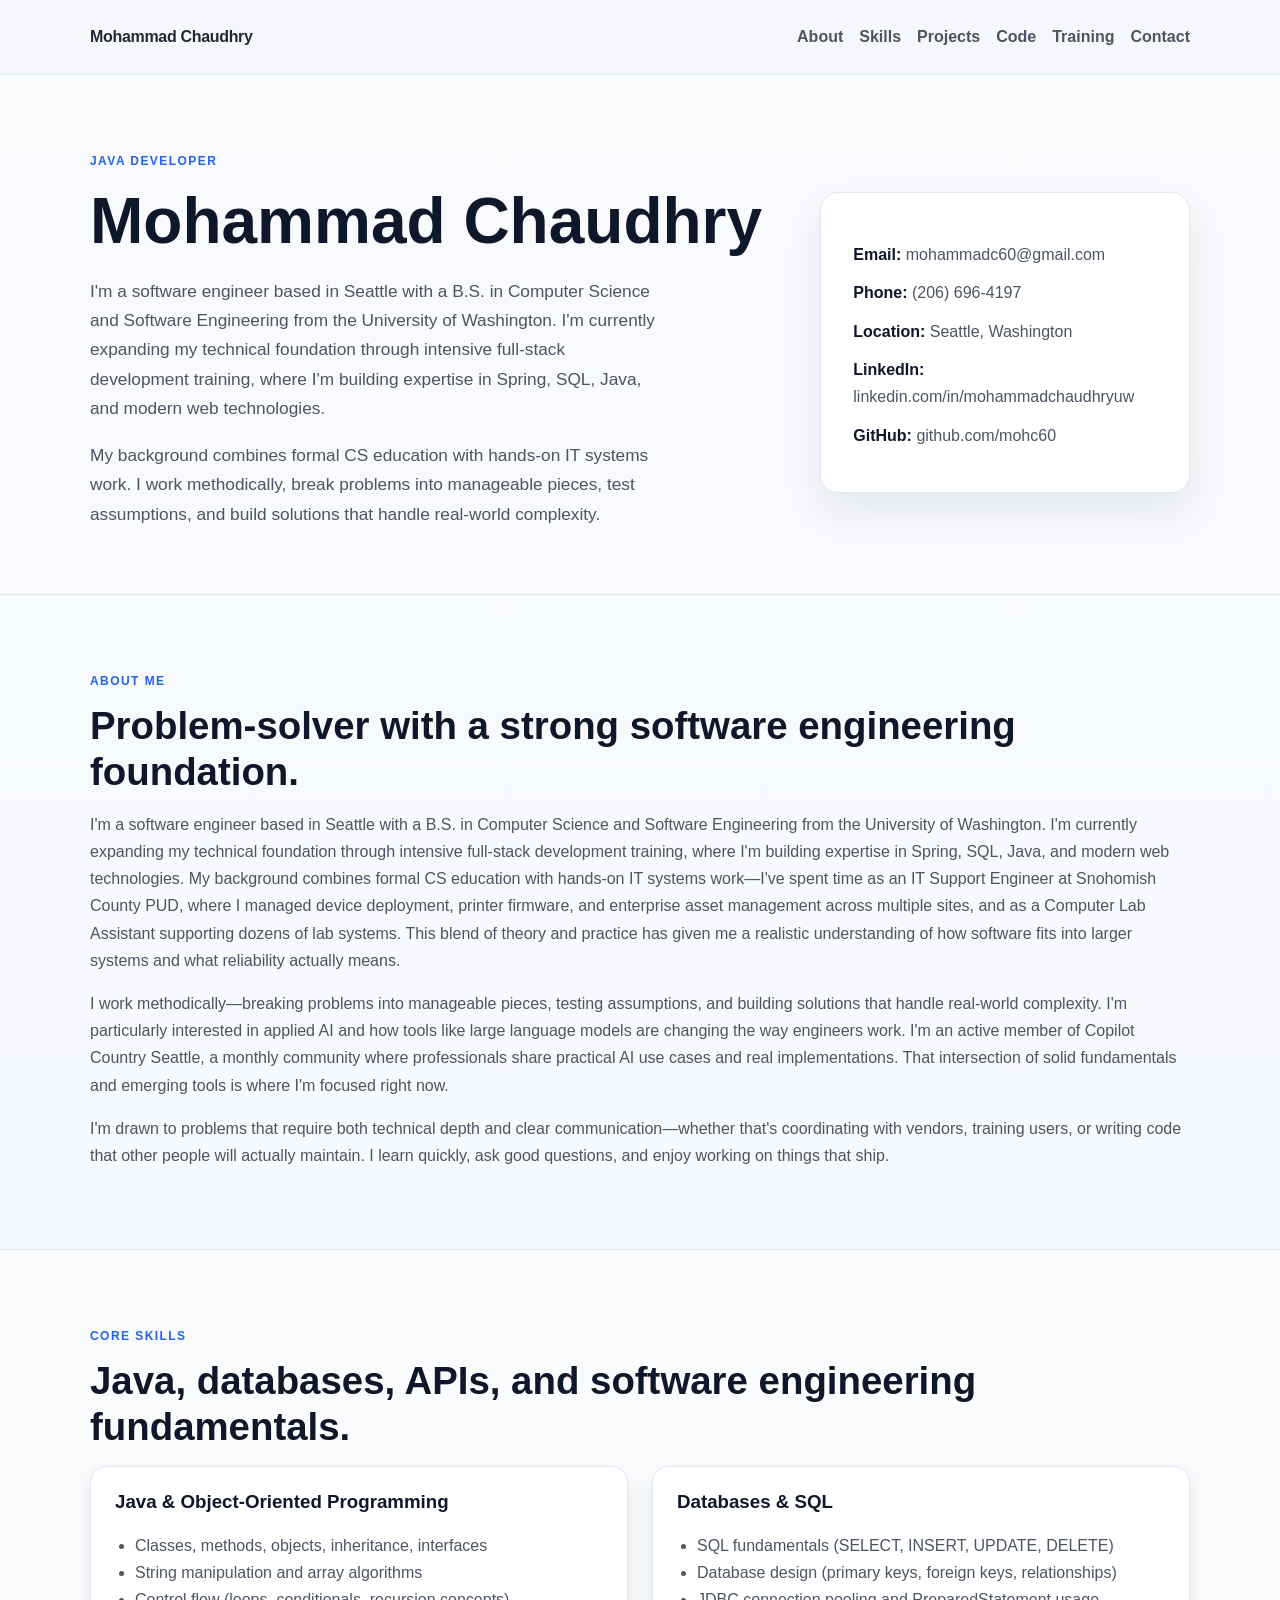
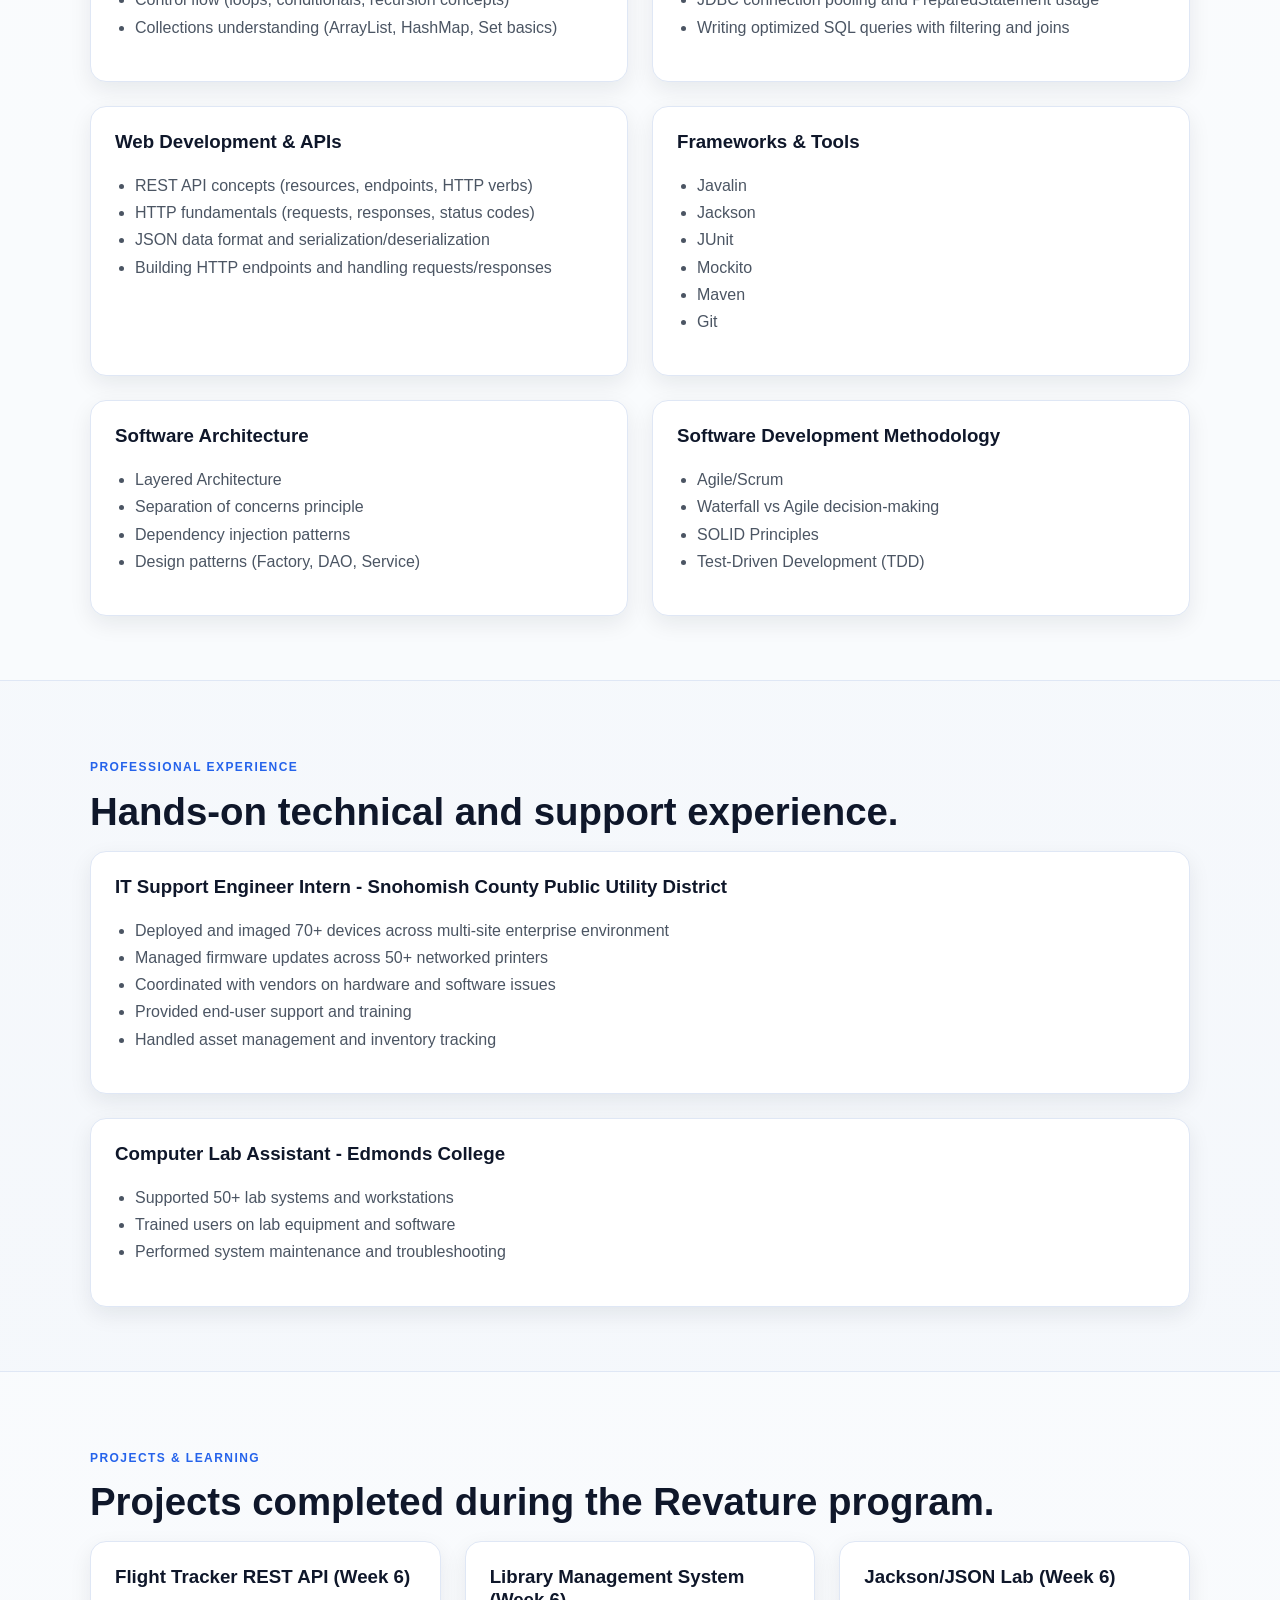
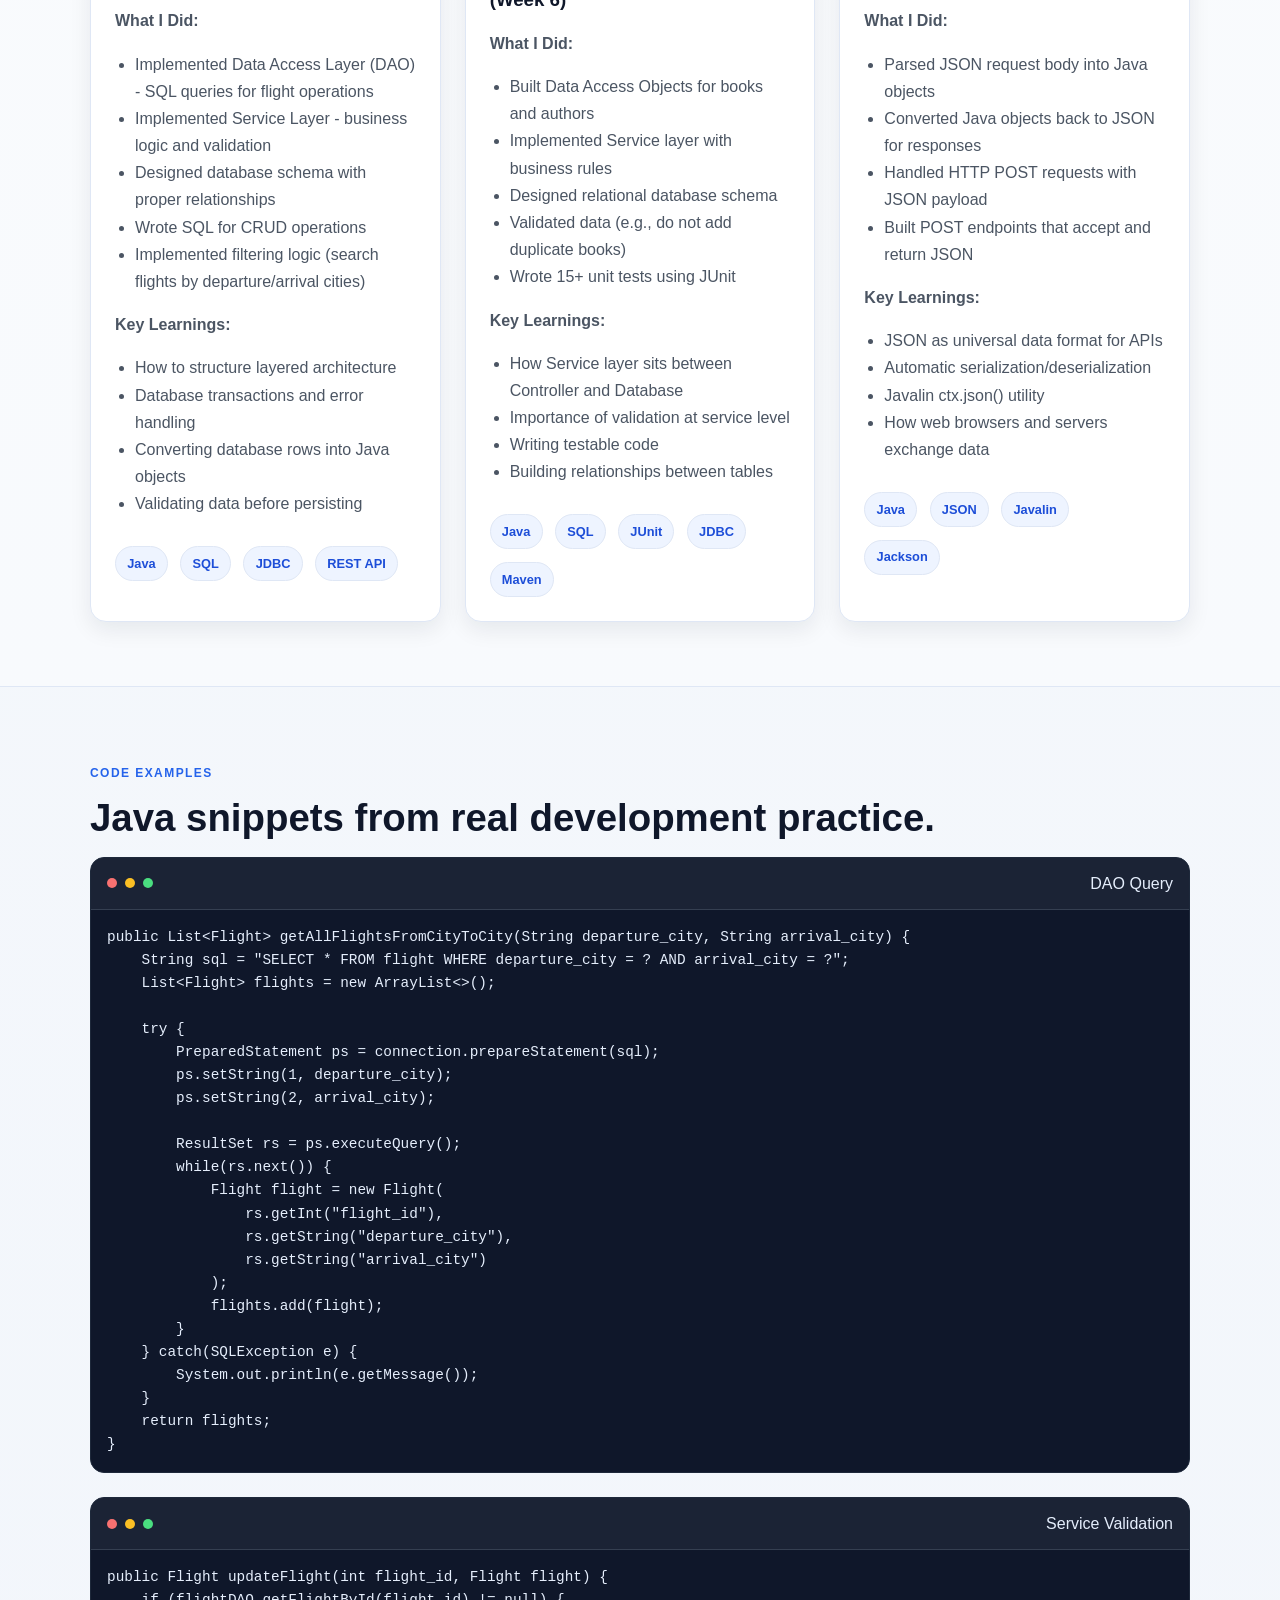
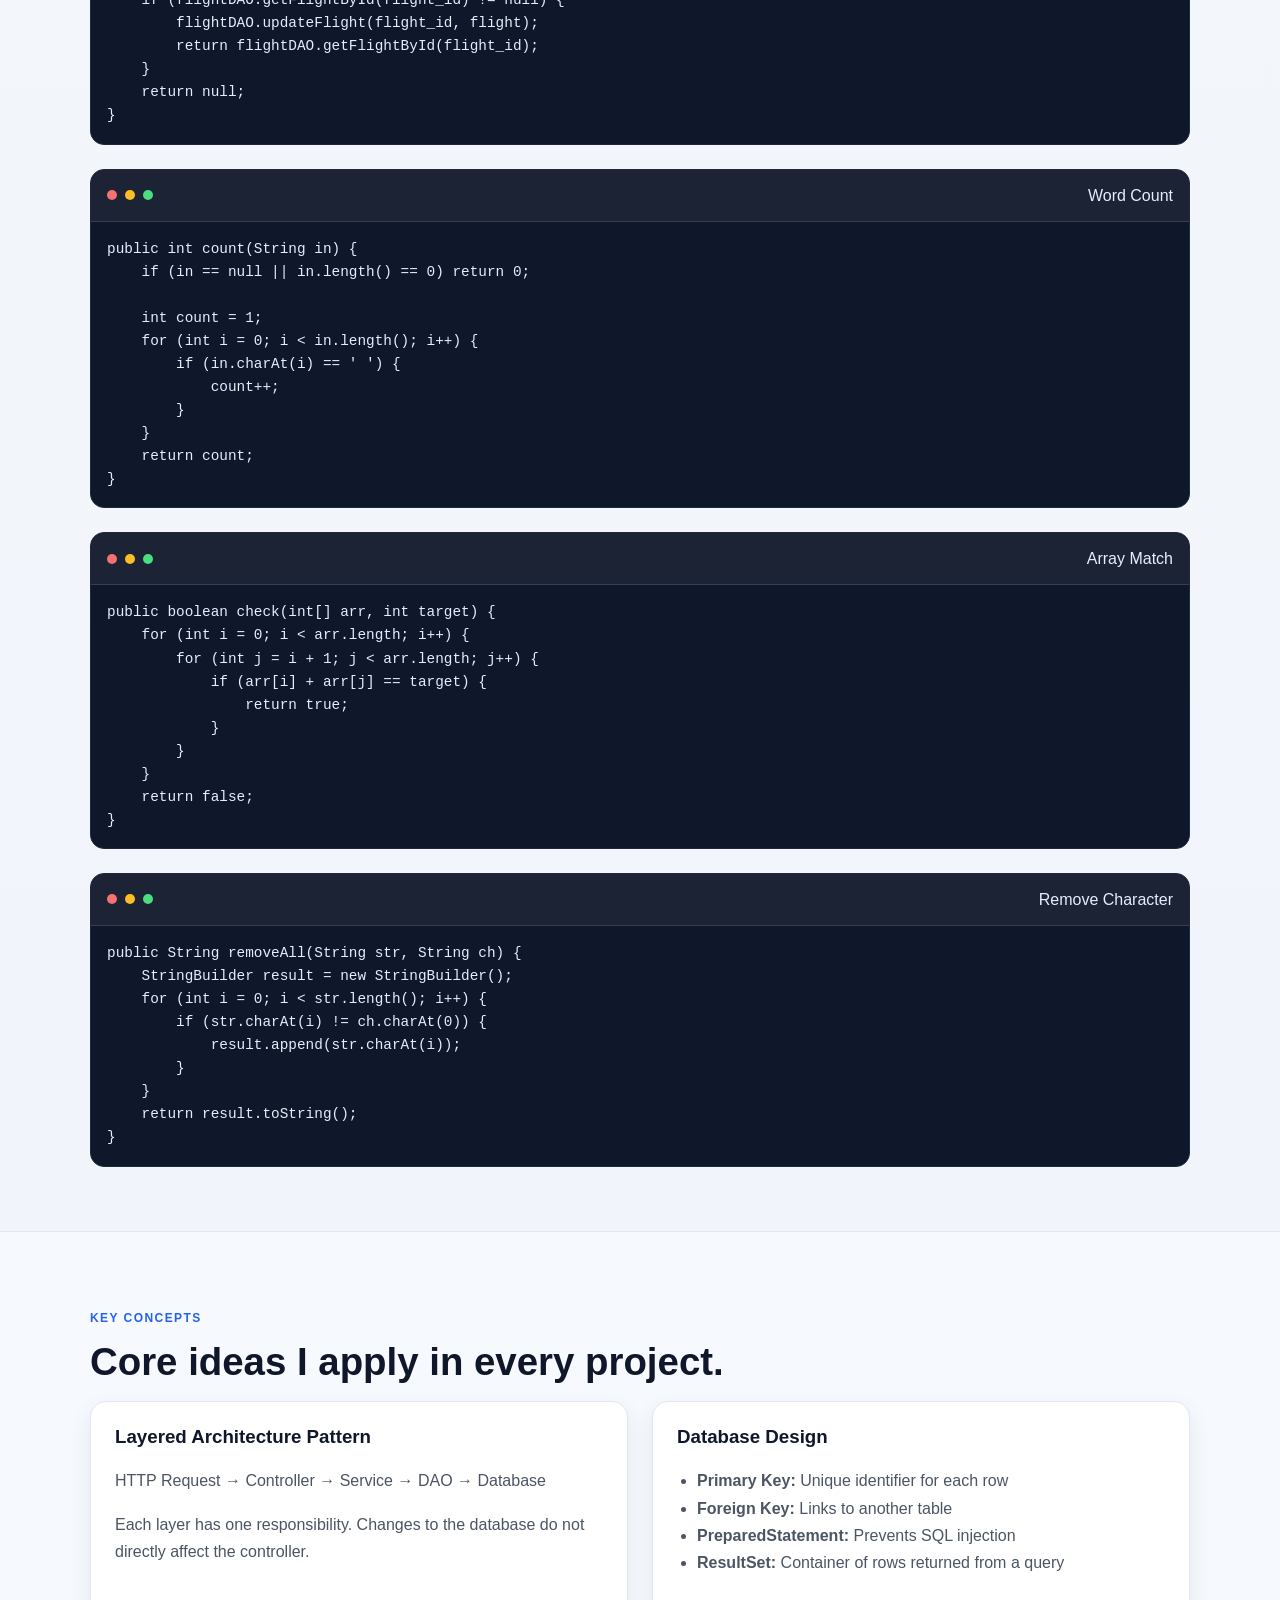
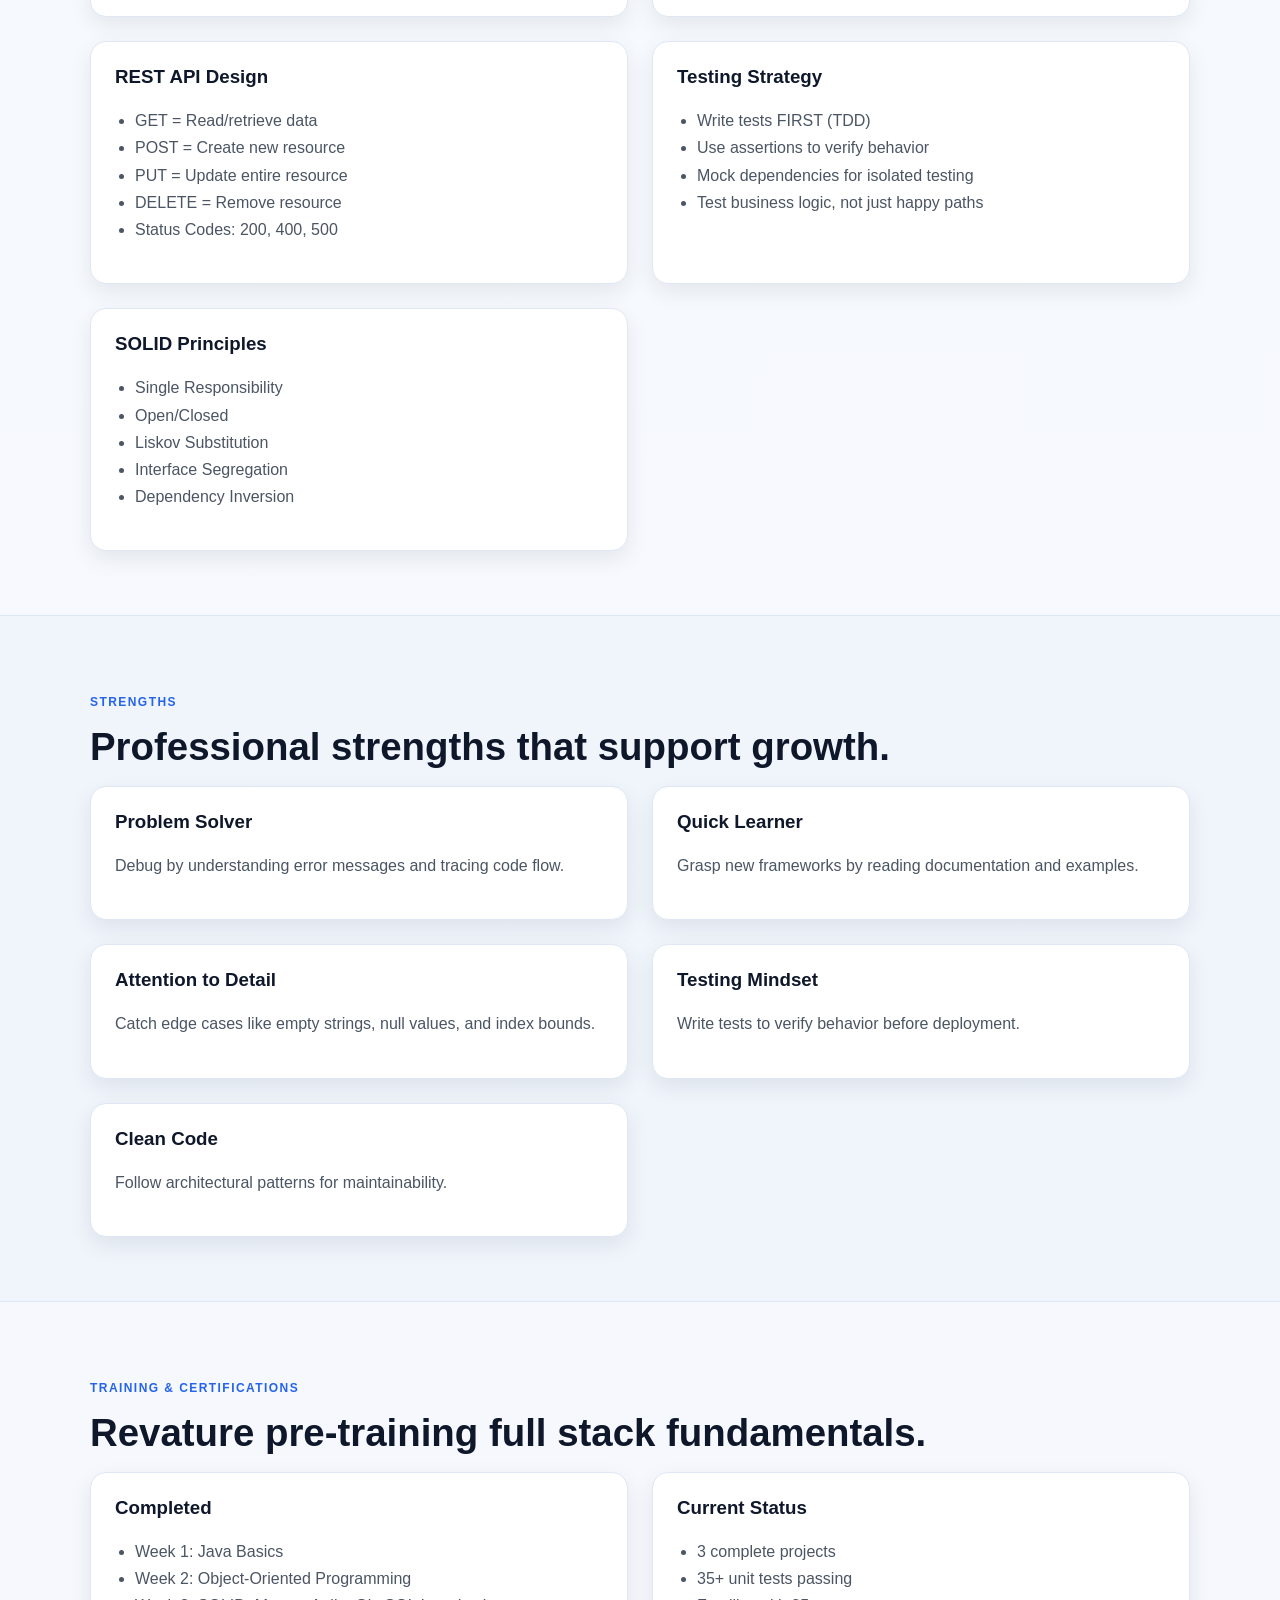
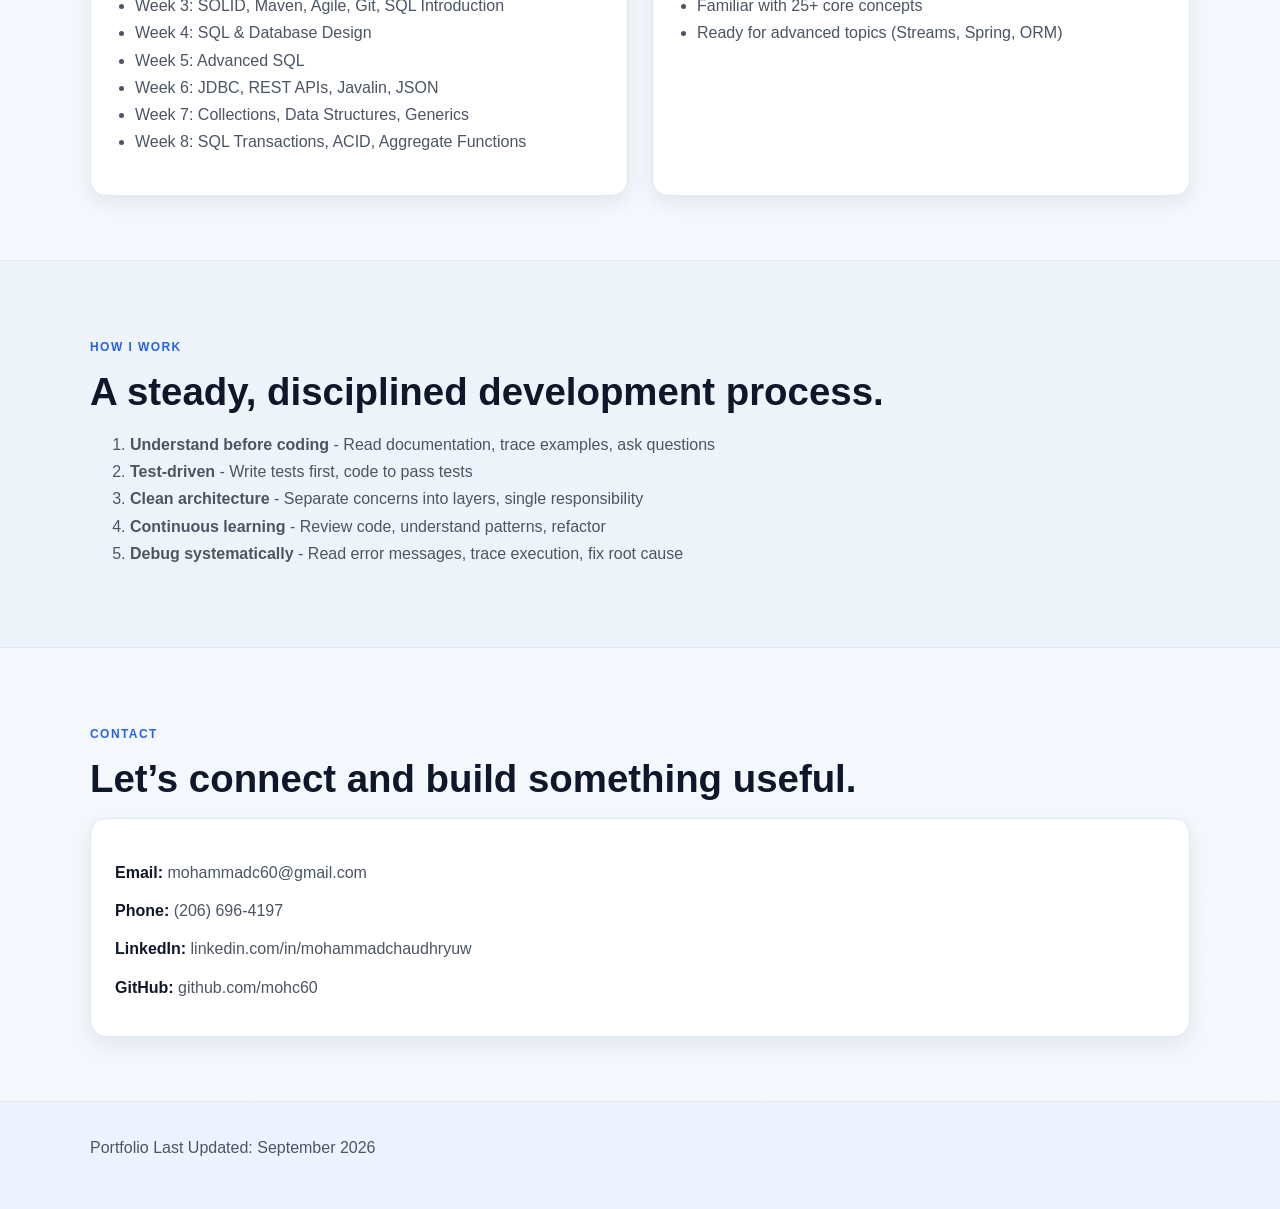
==== commit 07c80eca: "Trigger fresh GitHub Pages rebuild for final portfolio" ====
--- a/index.html
+++ b/index.html
@@ -1,362 +1,190 @@
+<!-- Final portfolio deploy sync 2026-09-10 -->
 <!DOCTYPE html>
 <html lang="en">
   <head>
     <meta charset="UTF-8" />
     <meta name="viewport" content="width=device-width, initial-scale=1.0" />
-    <title>Mohammad Chaudhry | Java Developer</title>
+    <title>Mohammad Chaudhry | Java Developer Portfolio</title>
     <meta
       name="description"
-      content="Professional portfolio website for Mohammad Chaudhry, Java developer and full-stack learner."
-    />
-    <link rel="preconnect" href="https://fonts.googleapis.com" />
-    <link rel="preconnect" href="https://fonts.gstatic.com" crossorigin />
-    <link
-      href="https://fonts.googleapis.com/css2?family=Inter:wght@400;500;600;700;800&family=JetBrains+Mono:wght@400;600;700&display=swap"
-      rel="stylesheet"
+      content="Portfolio of Mohammad Chaudhry, Java developer focused on software engineering, Java, SQL, APIs, and full-stack learning."
     />
     <style>
       :root {
-        --bg: #f4f7fb;
-        --bg-strong: #eaf0f7;
+        --bg: #f5f7fb;
         --surface: #ffffff;
-        --surface-alt: #edf3ff;
-        --surface-code: #0f172a;
+        --surface-alt: #eef4ff;
+        --line: #dfe7f5;
         --text: #1f2937;
         --text-soft: #4b5563;
         --heading: #0f172a;
-        --primary: #2563eb;
-        --primary-dark: #1d4ed8;
-        --border: #d9e2f1;
+        --accent: #2563eb;
+        --accent-strong: #1d4ed8;
+        --success: #0f766e;
         --shadow: rgba(15, 23, 42, 0.08);
-        --success: #0f766e;
-        --warning: #b45309;
-      }
-
-      * {
-        box-sizing: border-box;
-      }
-
-      html {
-        scroll-behavior: smooth;
-      }
-
+      }
+
+      * { box-sizing: border-box; }
+      html { scroll-behavior: smooth; }
       body {
         margin: 0;
-        font-family: "Inter", sans-serif;
-        background: linear-gradient(180deg, var(--bg) 0%, #eef4ff 100%);
+        font-family: Arial, Helvetica, sans-serif;
+        background: linear-gradient(180deg, #f8fafc 0%, #eef3fb 100%);
         color: var(--text);
         line-height: 1.7;
       }
 
-      a {
-        color: inherit;
-        text-decoration: none;
-      }
-
-      img {
-        max-width: 100%;
-        display: block;
-      }
-
-      ul {
-        margin: 0;
-        padding-left: 1.25rem;
-      }
-
-      li {
-        margin-bottom: 0.35rem;
+      a { color: inherit; text-decoration: none; }
+      img { max-width: 100%; display: block; }
+      p, li { color: var(--text-soft); }
+      ul { padding-left: 1.25rem; }
+      h1, h2, h3, h4 {
+        margin-top: 0;
+        color: var(--heading);
+        line-height: 1.2;
       }
 
       .container {
-        width: min(1120px, calc(100% - 2rem));
+        width: min(1100px, calc(100% - 2rem));
         margin: 0 auto;
       }
 
       .section {
-        padding: 5rem 0;
-        border-top: 1px solid var(--border);
+        padding: 4rem 0;
+        border-top: 1px solid var(--line);
       }
 
       .section-alt {
-        background: rgba(255, 255, 255, 0.3);
-      }
-
-      .section-heading {
-        margin-bottom: 2rem;
+        background: rgba(255,255,255,0.35);
       }
 
       .eyebrow {
         display: inline-block;
-        font-size: 0.72rem;
-        font-weight: 700;
+        margin-bottom: 0.7rem;
+        font-size: 0.75rem;
         letter-spacing: 0.12em;
         text-transform: uppercase;
-        color: var(--primary);
-        margin-bottom: 0.8rem;
-      }
-
-      h1,
-      h2,
-      h3,
-      h4 {
-        color: var(--heading);
-        line-height: 1.2;
-        margin-top: 0;
+        color: var(--accent);
+        font-weight: 700;
       }
 
       h1 {
-        font-size: clamp(2.4rem, 5vw, 4.2rem);
+        font-size: clamp(2.5rem, 5vw, 4rem);
         margin-bottom: 1rem;
       }
 
       h2 {
         font-size: clamp(1.8rem, 3vw, 2.5rem);
-        margin-bottom: 0.75rem;
-      }
-
-      p {
-        margin-top: 0;
+        margin-bottom: 1rem;
       }
 
       .header {
         position: sticky;
         top: 0;
-        z-index: 1000;
-        background: rgba(244, 247, 251, 0.9);
-        backdrop-filter: blur(12px);
-        border-bottom: 1px solid var(--border);
+        background: rgba(245,247,251,0.9);
+        backdrop-filter: blur(10px);
+        border-bottom: 1px solid var(--line);
+        z-index: 100;
       }
 
       .nav {
         display: flex;
+        justify-content: space-between;
         align-items: center;
-        justify-content: space-between;
-        min-height: 78px;
+        min-height: 74px;
         gap: 1rem;
       }
 
-      .brand-block {
-        display: flex;
-        flex-direction: column;
-        line-height: 1.2;
-      }
-
-      .brand-name {
-        font-size: 1.05rem;
+      .brand {
         font-weight: 800;
-        letter-spacing: 0.02em;
-      }
-
-      .brand-title {
-        font-size: 0.78rem;
-        color: var(--text-soft);
+        letter-spacing: -0.02em;
       }
 
       .nav-links {
         display: flex;
-        align-items: center;
-        gap: 1.2rem;
+        gap: 1rem;
         flex-wrap: wrap;
       }
 
       .nav-links a {
         color: var(--text-soft);
-        font-size: 0.96rem;
         font-weight: 600;
-        transition: color 0.2s ease;
-      }
-
-      .nav-links a:hover,
-      .nav-links a:focus-visible {
-        color: var(--primary);
-      }
+      }
+
+      .nav-links a:hover { color: var(--accent); }
 
       .hero {
-        padding: 5rem 0 4rem;
+        padding: 4rem 0 3rem;
       }
 
       .hero-grid {
         display: grid;
-        grid-template-columns: 1.6fr 0.9fr;
+        grid-template-columns: 1.7fr 0.9fr;
         gap: 2rem;
         align-items: center;
       }
 
-      .lead {
-        max-width: 62ch;
-        font-size: 1.08rem;
-        color: var(--text-soft);
-      }
-
-      .hero-tagline {
-        font-size: 1.1rem;
-        font-weight: 600;
-        color: var(--primary);
-        margin-bottom: 1rem;
-      }
-
-      .hero-actions {
-        display: flex;
-        flex-wrap: wrap;
-        gap: 1rem;
-        margin-top: 2rem;
-      }
-
-      .button,
-      .copy-btn {
-        display: inline-flex;
-        align-items: center;
-        justify-content: center;
-        padding: 0.85rem 1.4rem;
-        border-radius: 10px;
-        border: 1px solid var(--border);
-        font-weight: 700;
-        transition: transform 0.2s ease, box-shadow 0.2s ease, background 0.2s ease;
-      }
-
-      .button.primary,
-      .copy-btn {
-        background: var(--primary);
-        color: #fff;
-        border-color: var(--primary);
-      }
-
-      .button.secondary {
-        background: #fff;
-        color: var(--heading);
-      }
-
-      .button:hover,
-      .button:focus-visible,
-      .copy-btn:hover,
-      .copy-btn:focus-visible {
-        transform: translateY(-1px);
-        box-shadow: 0 8px 18px rgba(37, 99, 235, 0.16);
-      }
-
       .hero-card {
         background: var(--surface);
-        border: 1px solid var(--border);
+        border: 1px solid var(--line);
         border-radius: 18px;
+        box-shadow: 0 18px 40px var(--shadow);
         padding: 2rem;
-        box-shadow: 0 16px 40px var(--shadow);
-      }
-
-      .mini-card {
-        display: inline-flex;
-        justify-content: center;
-        align-items: center;
-        width: 90px;
-        height: 90px;
-        border-radius: 50%;
-        background: linear-gradient(135deg, var(--primary), #5b9cff);
-        color: white;
-        font-size: 1.8rem;
-        font-weight: 800;
-        margin-bottom: 1rem;
-      }
-
-      .hero-card h3 {
-        margin-bottom: 0.8rem;
-      }
-
-      .hero-card ul {
-        padding-left: 1.2rem;
-        color: var(--text-soft);
-      }
-
-      .about-grid,
+      }
+
+      .contact-list {
+        list-style: none;
+        padding: 0;
+        margin: 1rem 0 0;
+      }
+
+      .contact-list li {
+        margin-bottom: 0.7rem;
+      }
+
+      .contact-list strong {
+        color: var(--heading);
+      }
+
+      .card {
+        background: var(--surface);
+        border: 1px solid var(--line);
+        border-radius: 16px;
+        padding: 1.5rem;
+        box-shadow: 0 8px 22px var(--shadow);
+      }
+
       .skills-grid,
       .project-grid,
-      .plan-grid,
-      .strengths-grid,
-      .training-grid,
-      .work-steps {
+      .concept-grid,
+      .strength-grid,
+      .training-grid {
         display: grid;
         gap: 1.5rem;
       }
 
-      .about-grid {
-        grid-template-columns: repeat(2, minmax(0, 1fr));
-      }
-
-      .about-grid p,
-      .project-card p,
-      .project-card li,
-      .skill-box p,
-      .topic-box p,
-      .strength-item p,
-      .training-item p,
-      .step-item p,
-      .keyconcept-list li,
-      .growth-list li {
-        color: var(--text-soft);
-      }
-
-      .skills-grid {
-        grid-template-columns: repeat(3, minmax(0, 1fr));
-      }
-
-      .skill-box,
-      .topic-box,
-      .strength-item,
-      .training-item,
-      .step-item,
-      .project-card {
-        background: var(--surface);
-        border: 1px solid var(--border);
-        border-radius: 16px;
-        padding: 1.5rem;
-        box-shadow: 0 10px 24px rgba(15, 23, 42, 0.04);
-      }
-
-      .skill-box h3,
-      .topic-box h3,
-      .strength-item h3,
-      .training-item h3,
-      .step-item h3,
-      .project-card h3 {
-        margin-bottom: 0.75rem;
-      }
-
-      .project-grid {
-        grid-template-columns: repeat(3, minmax(0, 1fr));
-      }
-
-      .tech-list {
-        display: flex;
-        flex-wrap: wrap;
-        gap: 0.5rem;
+      .skills-grid { grid-template-columns: repeat(2, minmax(0, 1fr)); }
+      .project-grid { grid-template-columns: repeat(3, minmax(0, 1fr)); }
+      .concept-grid { grid-template-columns: repeat(2, minmax(0, 1fr)); }
+      .strength-grid { grid-template-columns: repeat(2, minmax(0, 1fr)); }
+      .training-grid { grid-template-columns: repeat(2, minmax(0, 1fr)); }
+
+      .code-block {
+        background: #0f172a;
+        color: #e5eefc;
+        border-radius: 14px;
+        border: 1px solid #1e293b;
+        overflow: hidden;
         margin-top: 1rem;
-      }
-
-      .tech {
-        display: inline-block;
-        background: var(--surface-alt);
-        border: 1px solid var(--border);
-        border-radius: 999px;
-        padding: 0.4rem 0.7rem;
-        font-size: 0.78rem;
-        font-weight: 600;
-        color: var(--primary-dark);
-      }
-
-      .code-block {
-        margin-top: 1.2rem;
-        border-radius: 14px;
-        overflow: hidden;
-        border: 1px solid #2d3d5f;
-        background: var(--surface-code);
       }
 
       .code-header {
         display: flex;
+        justify-content: space-between;
         align-items: center;
-        justify-content: space-between;
-        gap: 1rem;
-        background: rgba(255, 255, 255, 0.05);
-        padding: 0.7rem 1rem;
-        border-bottom: 1px solid rgba(148, 163, 184, 0.25);
+        background: rgba(255,255,255,0.05);
+        padding: 0.75rem 1rem;
+        border-bottom: 1px solid rgba(148,163,184,0.22);
       }
 
       .code-dots {
@@ -379,172 +207,85 @@
         margin: 0;
         padding: 1rem;
         overflow-x: auto;
-        font-family: "JetBrains Mono", monospace;
-        font-size: 0.86rem;
+        font-size: 0.9rem;
         line-height: 1.6;
-        color: #e2e8f0;
-      }
-
-      .copy-btn {
-        padding: 0.45rem 0.75rem;
+      }
+
+      .tag {
+        display: inline-block;
+        margin-right: 0.5rem;
+        margin-top: 0.8rem;
+        padding: 0.35rem 0.7rem;
+        border-radius: 999px;
+        background: var(--surface-alt);
+        border: 1px solid var(--line);
+        color: var(--accent-strong);
         font-size: 0.8rem;
-      }
-
-      .plan-grid,
-      .strengths-grid,
-      .training-grid,
-      .work-steps {
-        grid-template-columns: repeat(2, minmax(0, 1fr));
-      }
-
-      .keyconcept-list {
-        display: grid;
-        gap: 0.8rem;
-      }
-
-      .growth-list {
-        list-style: disc;
-        color: var(--text-soft);
-      }
-
-      .contact-card {
-        background: var(--surface);
-        border: 1px solid var(--border);
-        border-radius: 16px;
-        padding: 2rem;
-        box-shadow: 0 10px 24px rgba(15, 23, 42, 0.04);
-      }
-
-      .contact-list {
-        list-style: none;
-        padding: 0;
-        margin: 1rem 0 0;
-        display: grid;
-        gap: 0.8rem;
-      }
-
-      .contact-list a {
-        color: var(--primary);
-        font-weight: 600;
+        font-weight: 700;
       }
 
       .footer {
-        padding: 1.5rem 0 2.5rem;
-        background: #e9eef8;
-        border-top: 1px solid var(--border);
-      }
-
-      .footer-inner {
-        display: flex;
-        justify-content: space-between;
-        align-items: center;
-        gap: 1rem;
-        flex-wrap: wrap;
-      }
-
-      .muted {
-        color: var(--text-soft);
+        padding: 2rem 0 3rem;
+        border-top: 1px solid var(--line);
+        background: #edf3ff;
       }
 
       @media (max-width: 900px) {
         .hero-grid,
-        .about-grid,
         .skills-grid,
         .project-grid,
-        .plan-grid,
-        .strengths-grid,
-        .training-grid,
-        .work-steps {
+        .concept-grid,
+        .strength-grid,
+        .training-grid {
           grid-template-columns: 1fr;
         }
       }
 
       @media (max-width: 640px) {
         .nav {
-          flex-wrap: wrap;
+          flex-direction: column;
           justify-content: center;
-          padding: 0.8rem 0;
+          padding: 1rem 0;
         }
-
-        .nav-links {
-          justify-content: center;
-        }
-
-        .hero {
-          padding-top: 3rem;
-        }
-
-        .section {
-          padding: 4rem 0;
-        }
-
-        .button,
-        .copy-btn {
-          width: 100%;
-        }
-      }
-
-      @keyframes fadeUp {
-        from {
-          opacity: 0;
-          transform: translateY(18px);
-        }
-        to {
-          opacity: 1;
-          transform: translateY(0);
-        }
-      }
-
-      .animate {
-        animation: fadeUp 0.7s ease both;
       }
     </style>
   </head>
   <body>
     <header class="header">
       <nav class="nav container" aria-label="Main navigation">
-        <div class="brand-block" aria-label="Mohammad Chaudhry profile">
-          <span class="brand-name">Mohammad Chaudhry</span>
-          <span class="brand-title">Java Developer | Full-Stack Development</span>
-        </div>
-
+        <div class="brand">Mohammad Chaudhry</div>
         <div class="nav-links">
-          <a href="#home">Home</a>
           <a href="#about">About</a>
           <a href="#skills">Skills</a>
           <a href="#projects">Projects</a>
-          <a href="#code-examples">Code Examples</a>
-          <a href="index.html">Blog</a>
+          <a href="#code">Code</a>
+          <a href="#training">Training</a>
           <a href="#contact">Contact</a>
         </div>
       </nav>
     </header>
 
-    <main id="home">
+    <main>
       <section class="hero">
-        <div class="container hero-grid animate">
+        <div class="container hero-grid">
           <div>
             <p class="eyebrow">Java Developer</p>
             <h1>Mohammad Chaudhry</h1>
-            <p class="hero-tagline">
-              Learning full-stack development through hands-on training. Problem-solver. Test-driven developer.
+            <p style="font-size:1.08rem; color:var(--text-soft); max-width:60ch;">
+              I'm a software engineer based in Seattle with a B.S. in Computer Science and Software Engineering from the University of Washington. I'm currently expanding my technical foundation through intensive full-stack development training, where I'm building expertise in Spring, SQL, Java, and modern web technologies.
             </p>
-            <p class="lead">
-              I’m a Java developer learning full-stack development through intensive hands-on training. I focus on understanding core concepts before writing code, and I’m experienced with problem-solving and debugging.
+            <p style="font-size:1.08rem; color:var(--text-soft); max-width:60ch;">
+              My background combines formal CS education with hands-on IT systems work. I work methodically, break problems into manageable pieces, test assumptions, and build solutions that handle real-world complexity.
             </p>
-            <div class="hero-actions">
-              <a class="button primary" href="#projects">View Projects</a>
-              <a class="button secondary" href="#contact">Contact Me</a>
-            </div>
-          </div>
-
-          <aside class="hero-card" aria-label="Quick summary">
-            <div class="mini-card" aria-hidden="true">MC</div>
-            <h3>Quick Snapshot</h3>
-            <ul>
-              <li>Java developer focused on clean architecture</li>
-              <li>Strong foundation in OOP, databases, and REST APIs</li>
-              <li>Builds solutions through testing and validation</li>
+          </div>
+
+          <aside class="hero-card" aria-label="Contact details">
+            <ul class="contact-list">
+              <li><strong>Email:</strong> mohammadc60@gmail.com</li>
+              <li><strong>Phone:</strong> (206) 696-4197</li>
+              <li><strong>Location:</strong> Seattle, Washington</li>
+              <li><strong>LinkedIn:</strong> linkedin.com/in/mohammadchaudhryuw</li>
+              <li><strong>GitHub:</strong> github.com/mohc60</li>
             </ul>
           </aside>
         </div>
@@ -552,146 +293,206 @@
 
       <section id="about" class="section">
         <div class="container">
-          <div class="section-heading">
-            <p class="eyebrow">About</p>
-            <h2>Building reliable software through problem-solving and fundamentals.</h2>
-          </div>
-
-          <div class="about-grid">
-            <p>
-              I’m a software engineer based in Seattle with a B.S. in Computer Science and Software Engineering from the University of Washington. I’m currently expanding my technical foundation through intensive full-stack development training, where I’m building expertise in Spring, SQL, Java, and modern web technologies.
-            </p>
-            <p>
-              My background combines formal CS education with hands-on IT systems work. I’ve spent time as an IT Support Engineer at Snohomish County PUD, where I managed device deployment, printer firmware, and enterprise asset management across multiple sites, and as a Computer Lab Assistant supporting dozens of lab systems. This blend of theory and practice has given me a realistic understanding of how software fits into larger systems and what reliability actually means.
-            </p>
-            <p>
-              I work methodically—breaking problems into manageable pieces, testing assumptions, and building solutions that handle real-world complexity. I’m particularly interested in applied AI and how tools like large language models are changing the way engineers work. I’m an active member of Copilot Country Seattle, a monthly community where professionals share practical AI use cases and real implementations.
-            </p>
-            <p>
-              I’m drawn to problems that require both technical depth and clear communication—whether that’s coordinating with vendors, training users, or writing code that other people will actually maintain. I learn quickly, ask good questions, and enjoy working on things that ship.
-            </p>
-          </div>
+          <p class="eyebrow">About Me</p>
+          <h2>Problem-solver with a strong software engineering foundation.</h2>
+          <p>
+            I'm a software engineer based in Seattle with a B.S. in Computer Science and Software Engineering from the University of Washington. I'm currently expanding my technical foundation through intensive full-stack development training, where I'm building expertise in Spring, SQL, Java, and modern web technologies. My background combines formal CS education with hands-on IT systems work—I've spent time as an IT Support Engineer at Snohomish County PUD, where I managed device deployment, printer firmware, and enterprise asset management across multiple sites, and as a Computer Lab Assistant supporting dozens of lab systems. This blend of theory and practice has given me a realistic understanding of how software fits into larger systems and what reliability actually means.
+          </p>
+          <p>
+            I work methodically—breaking problems into manageable pieces, testing assumptions, and building solutions that handle real-world complexity. I'm particularly interested in applied AI and how tools like large language models are changing the way engineers work. I'm an active member of Copilot Country Seattle, a monthly community where professionals share practical AI use cases and real implementations. That intersection of solid fundamentals and emerging tools is where I'm focused right now.
+          </p>
+          <p>
+            I'm drawn to problems that require both technical depth and clear communication—whether that's coordinating with vendors, training users, or writing code that other people will actually maintain. I learn quickly, ask good questions, and enjoy working on things that ship.
+          </p>
         </div>
       </section>
 
       <section id="skills" class="section section-alt">
         <div class="container">
-          <div class="section-heading">
-            <p class="eyebrow">Skills</p>
-            <h2>Core technical skills and learning focus.</h2>
-          </div>
+          <p class="eyebrow">Core Skills</p>
+          <h2>Java, databases, APIs, and software engineering fundamentals.</h2>
 
           <div class="skills-grid">
-            <article class="skill-box">
-              <h3>Java & OOP</h3>
-              <p>
-                Classes, methods, objects, inheritance, interfaces, String manipulation, array algorithms, control flow, recursion, and collections such as ArrayList, HashMap, and Set basics.
-              </p>
-            </article>
-
-            <article class="skill-box">
+            <article class="card">
+              <h3>Java & Object-Oriented Programming</h3>
+              <ul>
+                <li>Classes, methods, objects, inheritance, interfaces</li>
+                <li>String manipulation and array algorithms</li>
+                <li>Control flow (loops, conditionals, recursion concepts)</li>
+                <li>Collections understanding (ArrayList, HashMap, Set basics)</li>
+              </ul>
+            </article>
+
+            <article class="card">
               <h3>Databases & SQL</h3>
-              <p>
-                SQL fundamentals, database design, primary and foreign keys, JDBC, connection pooling, PreparedStatement, filtering, joins, and optimized query writing.
-              </p>
-            </article>
-
-            <article class="skill-box">
+              <ul>
+                <li>SQL fundamentals (SELECT, INSERT, UPDATE, DELETE)</li>
+                <li>Database design (primary keys, foreign keys, relationships)</li>
+                <li>JDBC connection pooling and PreparedStatement usage</li>
+                <li>Writing optimized SQL queries with filtering and joins</li>
+              </ul>
+            </article>
+
+            <article class="card">
               <h3>Web Development & APIs</h3>
-              <p>
-                REST API concepts, HTTP fundamentals, JSON, serialization/deserialization, endpoint design, request/response handling, and stateless architecture.
-              </p>
-            </article>
-
-            <article class="skill-box">
+              <ul>
+                <li>REST API concepts (resources, endpoints, HTTP verbs)</li>
+                <li>HTTP fundamentals (requests, responses, status codes)</li>
+                <li>JSON data format and serialization/deserialization</li>
+                <li>Building HTTP endpoints and handling requests/responses</li>
+              </ul>
+            </article>
+
+            <article class="card">
               <h3>Frameworks & Tools</h3>
-              <p>
-                Javalin, Jackson, JUnit, Mockito, Maven, and Git version control basics.
-              </p>
-            </article>
-
-            <article class="skill-box">
+              <ul>
+                <li>Javalin</li>
+                <li>Jackson</li>
+                <li>JUnit</li>
+                <li>Mockito</li>
+                <li>Maven</li>
+                <li>Git</li>
+              </ul>
+            </article>
+
+            <article class="card">
               <h3>Software Architecture</h3>
-              <p>
-                Layered Architecture, separation of concerns, dependency injection, and design patterns like Factory, DAO, and Service.
-              </p>
-            </article>
-
-            <article class="skill-box">
-              <h3>Methodology</h3>
-              <p>
-                Agile/Scrum, Waterfall vs Agile decisions, SOLID principles, and Test-Driven Development (TDD).
-              </p>
-            </article>
-          </div>
-        </div>
-      </section>
-
-      <section id="projects" class="section">
-        <div class="container">
-          <div class="section-heading">
-            <p class="eyebrow">Revature Program</p>
-            <h2>Projects completed during the program.</h2>
-          </div>
+              <ul>
+                <li>Layered Architecture</li>
+                <li>Separation of concerns principle</li>
+                <li>Dependency injection patterns</li>
+                <li>Design patterns (Factory, DAO, Service)</li>
+              </ul>
+            </article>
+
+            <article class="card">
+              <h3>Software Development Methodology</h3>
+              <ul>
+                <li>Agile/Scrum</li>
+                <li>Waterfall vs Agile decision-making</li>
+                <li>SOLID Principles</li>
+                <li>Test-Driven Development (TDD)</li>
+              </ul>
+            </article>
+          </div>
+        </div>
+      </section>
+
+      <section class="section">
+        <div class="container">
+          <p class="eyebrow">Professional Experience</p>
+          <h2>Hands-on technical and support experience.</h2>
+
+          <div class="card" style="margin-top:1rem;">
+            <h3>IT Support Engineer Intern - Snohomish County Public Utility District</h3>
+            <ul>
+              <li>Deployed and imaged 70+ devices across multi-site enterprise environment</li>
+              <li>Managed firmware updates across 50+ networked printers</li>
+              <li>Coordinated with vendors on hardware and software issues</li>
+              <li>Provided end-user support and training</li>
+              <li>Handled asset management and inventory tracking</li>
+            </ul>
+          </div>
+
+          <div class="card" style="margin-top:1.5rem;">
+            <h3>Computer Lab Assistant - Edmonds College</h3>
+            <ul>
+              <li>Supported 50+ lab systems and workstations</li>
+              <li>Trained users on lab equipment and software</li>
+              <li>Performed system maintenance and troubleshooting</li>
+            </ul>
+          </div>
+        </div>
+      </section>
+
+      <section id="projects" class="section section-alt">
+        <div class="container">
+          <p class="eyebrow">Projects & Learning</p>
+          <h2>Projects completed during the Revature program.</h2>
 
           <div class="project-grid">
-            <article class="project-card">
-              <h3>Flight Tracker REST API</h3>
-              <ul>
-                <li>Implemented Data Access Layer with SQL queries for flight operations</li>
-                <li>Designed service layer for business logic and validation</li>
-                <li>Created relational database schema with proper relationships</li>
-                <li>Built CRUD operations and filtering by departure/arrival cities</li>
-              </ul>
-              <div class="tech-list" aria-label="Technologies used">
-                <span class="tech">Java</span>
-                <span class="tech">SQL</span>
-                <span class="tech">JDBC</span>
-                <span class="tech">REST API</span>
+            <article class="card">
+              <h3>Flight Tracker REST API (Week 6)</h3>
+              <p><strong>What I Did:</strong></p>
+              <ul>
+                <li>Implemented Data Access Layer (DAO) - SQL queries for flight operations</li>
+                <li>Implemented Service Layer - business logic and validation</li>
+                <li>Designed database schema with proper relationships</li>
+                <li>Wrote SQL for CRUD operations</li>
+                <li>Implemented filtering logic (search flights by departure/arrival cities)</li>
+              </ul>
+              <p><strong>Key Learnings:</strong></p>
+              <ul>
+                <li>How to structure layered architecture</li>
+                <li>Database transactions and error handling</li>
+                <li>Converting database rows into Java objects</li>
+                <li>Validating data before persisting</li>
+              </ul>
+              <div>
+                <span class="tag">Java</span>
+                <span class="tag">SQL</span>
+                <span class="tag">JDBC</span>
+                <span class="tag">REST API</span>
               </div>
             </article>
 
-            <article class="project-card">
-              <h3>Library Management System</h3>
-              <ul>
-                <li>Built DAO classes for books and authors</li>
-                <li>Implemented service layer with business rules</li>
-                <li>Designed relational schema and validated data for duplicates</li>
-                <li>Wrote 15+ unit tests with JUnit and Maven</li>
-              </ul>
-              <div class="tech-list" aria-label="Technologies used">
-                <span class="tech">Java</span>
-                <span class="tech">SQL</span>
-                <span class="tech">JUnit</span>
-                <span class="tech">Maven</span>
+            <article class="card">
+              <h3>Library Management System (Week 6)</h3>
+              <p><strong>What I Did:</strong></p>
+              <ul>
+                <li>Built Data Access Objects for books and authors</li>
+                <li>Implemented Service layer with business rules</li>
+                <li>Designed relational database schema</li>
+                <li>Validated data (e.g., do not add duplicate books)</li>
+                <li>Wrote 15+ unit tests using JUnit</li>
+              </ul>
+              <p><strong>Key Learnings:</strong></p>
+              <ul>
+                <li>How Service layer sits between Controller and Database</li>
+                <li>Importance of validation at service level</li>
+                <li>Writing testable code</li>
+                <li>Building relationships between tables</li>
+              </ul>
+              <div>
+                <span class="tag">Java</span>
+                <span class="tag">SQL</span>
+                <span class="tag">JUnit</span>
+                <span class="tag">JDBC</span>
+                <span class="tag">Maven</span>
               </div>
             </article>
 
-            <article class="project-card">
-              <h3>Jackson/JSON Lab</h3>
-              <ul>
-                <li>Parsed JSON request bodies into Java objects</li>
-                <li>Converted Java objects to JSON for responses</li>
-                <li>Handled POST requests with JSON payloads</li>
-                <li>Built endpoints that accept and return JSON</li>
-              </ul>
-              <div class="tech-list" aria-label="Technologies used">
-                <span class="tech">Java</span>
-                <span class="tech">JSON</span>
-                <span class="tech">Javalin</span>
-                <span class="tech">Jackson</span>
+            <article class="card">
+              <h3>Jackson/JSON Lab (Week 6)</h3>
+              <p><strong>What I Did:</strong></p>
+              <ul>
+                <li>Parsed JSON request body into Java objects</li>
+                <li>Converted Java objects back to JSON for responses</li>
+                <li>Handled HTTP POST requests with JSON payload</li>
+                <li>Built POST endpoints that accept and return JSON</li>
+              </ul>
+              <p><strong>Key Learnings:</strong></p>
+              <ul>
+                <li>JSON as universal data format for APIs</li>
+                <li>Automatic serialization/deserialization</li>
+                <li>Javalin ctx.json() utility</li>
+                <li>How web browsers and servers exchange data</li>
+              </ul>
+              <div>
+                <span class="tag">Java</span>
+                <span class="tag">JSON</span>
+                <span class="tag">Javalin</span>
+                <span class="tag">Jackson</span>
               </div>
             </article>
           </div>
         </div>
       </section>
 
-      <section id="code-examples" class="section section-alt">
-        <div class="container">
-          <div class="section-heading">
-            <p class="eyebrow">Code Examples</p>
-            <h2>Java snippets from real development practice.</h2>
-          </div>
+      <section id="code" class="section">
+        <div class="container">
+          <p class="eyebrow">Code Examples</p>
+          <h2>Java snippets from real development practice.</h2>
 
           <div class="code-block">
             <div class="code-header">
@@ -700,9 +501,9 @@
                 <span class="dot yellow"></span>
                 <span class="dot green"></span>
               </div>
-              <button class="copy-btn" type="button" data-copy-target="code-1">Copy</button>
+              <span>DAO Query</span>
             </div>
-            <pre id="code-1"><code>public List&lt;Flight&gt; getAllFlightsFromCityToCity(String departure_city, String arrival_city) {
+            <pre><code>public List&lt;Flight&gt; getAllFlightsFromCityToCity(String departure_city, String arrival_city) {
     String sql = "SELECT * FROM flight WHERE departure_city = ? AND arrival_city = ?";
     List&lt;Flight&gt; flights = new ArrayList&lt;&gt;();
 
@@ -727,16 +528,16 @@
 }</code></pre>
           </div>
 
-          <div class="code-block" style="margin-top: 1.5rem;">
+          <div class="code-block" style="margin-top:1.5rem;">
             <div class="code-header">
               <div class="code-dots" aria-hidden="true">
                 <span class="dot red"></span>
                 <span class="dot yellow"></span>
                 <span class="dot green"></span>
               </div>
-              <button class="copy-btn" type="button" data-copy-target="code-2">Copy</button>
+              <span>Service Validation</span>
             </div>
-            <pre id="code-2"><code>public Flight updateFlight(int flight_id, Flight flight) {
+            <pre><code>public Flight updateFlight(int flight_id, Flight flight) {
     if (flightDAO.getFlightById(flight_id) != null) {
         flightDAO.updateFlight(flight_id, flight);
         return flightDAO.getFlightById(flight_id);
@@ -745,19 +546,17 @@
 }</code></pre>
           </div>
 
-          <div class="code-block" style="margin-top: 1.5rem;">
+          <div class="code-block" style="margin-top:1.5rem;">
             <div class="code-header">
               <div class="code-dots" aria-hidden="true">
                 <span class="dot red"></span>
                 <span class="dot yellow"></span>
                 <span class="dot green"></span>
               </div>
-              <button class="copy-btn" type="button" data-copy-target="code-3">Copy</button>
+              <span>Word Count</span>
             </div>
-            <pre id="code-3"><code>public int count(String in) {
-    if (in == null || in.length() == 0) {
-        return 0;
-    }
+            <pre><code>public int count(String in) {
+    if (in == null || in.length() == 0) return 0;
 
     int count = 1;
     for (int i = 0; i < in.length(); i++) {
@@ -769,16 +568,16 @@
 }</code></pre>
           </div>
 
-          <div class="code-block" style="margin-top: 1.5rem;">
+          <div class="code-block" style="margin-top:1.5rem;">
             <div class="code-header">
               <div class="code-dots" aria-hidden="true">
                 <span class="dot red"></span>
                 <span class="dot yellow"></span>
                 <span class="dot green"></span>
               </div>
-              <button class="copy-btn" type="button" data-copy-target="code-4">Copy</button>
+              <span>Array Match</span>
             </div>
-            <pre id="code-4"><code>public boolean check(int[] arr, int target) {
+            <pre><code>public boolean check(int[] arr, int target) {
     for (int i = 0; i < arr.length; i++) {
         for (int j = i + 1; j < arr.length; j++) {
             if (arr[i] + arr[j] == target) {
@@ -790,16 +589,16 @@
 }</code></pre>
           </div>
 
-          <div class="code-block" style="margin-top: 1.5rem;">
+          <div class="code-block" style="margin-top:1.5rem;">
             <div class="code-header">
               <div class="code-dots" aria-hidden="true">
                 <span class="dot red"></span>
                 <span class="dot yellow"></span>
                 <span class="dot green"></span>
               </div>
-              <button class="copy-btn" type="button" data-copy-target="code-5">Copy</button>
+              <span>Remove Character</span>
             </div>
-            <pre id="code-5"><code>public String removeAll(String str, String ch) {
+            <pre><code>public String removeAll(String str, String ch) {
     StringBuilder result = new StringBuilder();
     for (int i = 0; i < str.length(); i++) {
         if (str.charAt(i) != ch.charAt(0)) {
@@ -812,33 +611,31 @@
         </div>
       </section>
 
-      <section class="section">
-        <div class="container">
-          <div class="section-heading">
-            <p class="eyebrow">Key Concepts</p>
-            <h2>Core ideas I apply in every project.</h2>
-          </div>
-
-          <div class="plan-grid">
-            <article class="topic-box">
+      <section class="section section-alt">
+        <div class="container">
+          <p class="eyebrow">Key Concepts</p>
+          <h2>Core ideas I apply in every project.</h2>
+
+          <div class="concept-grid">
+            <article class="card">
               <h3>Layered Architecture Pattern</h3>
               <p>HTTP Request → Controller → Service → DAO → Database</p>
-              <p class="muted">Each layer has one responsibility. Changes to the database do not directly affect the controller.</p>
-            </article>
-
-            <article class="topic-box">
+              <p>Each layer has one responsibility. Changes to the database do not directly affect the controller.</p>
+            </article>
+
+            <article class="card">
               <h3>Database Design</h3>
-              <ul class="keyconcept-list">
+              <ul>
                 <li><strong>Primary Key:</strong> Unique identifier for each row</li>
                 <li><strong>Foreign Key:</strong> Links to another table</li>
-                <li><strong>PreparedStatement:</strong> Prevents SQL injection attacks</li>
+                <li><strong>PreparedStatement:</strong> Prevents SQL injection</li>
                 <li><strong>ResultSet:</strong> Container of rows returned from a query</li>
               </ul>
             </article>
 
-            <article class="topic-box">
+            <article class="card">
               <h3>REST API Design</h3>
-              <ul class="keyconcept-list">
+              <ul>
                 <li>GET = Read/retrieve data</li>
                 <li>POST = Create new resource</li>
                 <li>PUT = Update entire resource</li>
@@ -847,9 +644,9 @@
               </ul>
             </article>
 
-            <article class="topic-box">
+            <article class="card">
               <h3>Testing Strategy</h3>
-              <ul class="keyconcept-list">
+              <ul>
                 <li>Write tests FIRST (TDD)</li>
                 <li>Use assertions to verify behavior</li>
                 <li>Mock dependencies for isolated testing</li>
@@ -857,9 +654,9 @@
               </ul>
             </article>
 
-            <article class="topic-box">
+            <article class="card">
               <h3>SOLID Principles</h3>
-              <ul class="keyconcept-list">
+              <ul>
                 <li>Single Responsibility</li>
                 <li>Open/Closed</li>
                 <li>Liskov Substitution</li>
@@ -871,88 +668,49 @@
         </div>
       </section>
 
-      <section class="section section-alt">
-        <div class="container">
-          <div class="section-heading">
-            <p class="eyebrow">Strengths</p>
-            <h2>Personal strengths that support professional growth.</h2>
-          </div>
-
-          <div class="strengths-grid">
-            <article class="strength-item">
-              <h3>Problem Solver</h3>
-              <p>Debug by understanding error messages and tracing code flow.</p>
-            </article>
-            <article class="strength-item">
-              <h3>Quick Learner</h3>
-              <p>Grasp new frameworks by reading documentation and examples.</p>
-            </article>
-            <article class="strength-item">
-              <h3>Attention to Detail</h3>
-              <p>Catch edge cases like empty strings, nulls, and index bounds.</p>
-            </article>
-            <article class="strength-item">
-              <h3>Testing Mindset</h3>
-              <p>Write tests to verify behavior before deployment.</p>
-            </article>
-            <article class="strength-item">
-              <h3>Clean Code</h3>
-              <p>Follow architectural patterns for maintainability.</p>
-            </article>
-          </div>
-        </div>
-      </section>
-
       <section class="section">
         <div class="container">
-          <div class="section-heading">
-            <p class="eyebrow">Growth Areas</p>
-            <h2>Currently learning and improving.</h2>
-          </div>
-
-          <ul class="growth-list">
-            <li>Collections (ArrayList, HashMap, HashSet operations)</li>
-            <li>Streams API (map/filter/reduce)</li>
-            <li>Exception handling (try-catch, custom exceptions)</li>
-            <li>Spring Framework (Spring Boot, dependency injection)</li>
-          </ul>
-        </div>
-      </section>
-
-      <section class="section section-alt">
-        <div class="container">
-          <div class="section-heading">
-            <p class="eyebrow">Revature Timeline</p>
-            <h2>Weekly milestones and program progress.</h2>
-          </div>
+          <p class="eyebrow">Strengths</p>
+          <h2>Professional strengths that support growth.</h2>
+
+          <div class="strength-grid">
+            <article class="card"><h3>Problem Solver</h3><p>Debug by understanding error messages and tracing code flow.</p></article>
+            <article class="card"><h3>Quick Learner</h3><p>Grasp new frameworks by reading documentation and examples.</p></article>
+            <article class="card"><h3>Attention to Detail</h3><p>Catch edge cases like empty strings, null values, and index bounds.</p></article>
+            <article class="card"><h3>Testing Mindset</h3><p>Write tests to verify behavior before deployment.</p></article>
+            <article class="card"><h3>Clean Code</h3><p>Follow architectural patterns for maintainability.</p></article>
+          </div>
+        </div>
+      </section>
+
+      <section id="training" class="section section-alt">
+        <div class="container">
+          <p class="eyebrow">Training & Certifications</p>
+          <h2>Revature pre-training full stack fundamentals.</h2>
 
           <div class="training-grid">
-            <article class="training-item">
-              <h3>Program</h3>
-              <p>Intensive Java full-stack development program focused on building practical skills through real-world application work.</p>
-            </article>
-            <article class="training-item">
-              <h3>Progress</h3>
-              <p>Week 1 complete, 3 projects finished, 35+ tests passing.</p>
-            </article>
-          </div>
-
-          <div class="work-steps" style="margin-top: 1.5rem;">
-            <article class="step-item">
-              <h3>Week 1</h3>
-              <p>Databases, JDBC, REST APIs, and Javalin framework.</p>
-            </article>
-            <article class="step-item">
-              <h3>Week 2</h3>
-              <p>Testing (TDD, JUnit, Mockito).</p>
-            </article>
-            <article class="step-item">
-              <h3>Week 3+</h3>
-              <p>Collections, Streams, and Spring Boot.</p>
-            </article>
-            <article class="step-item">
-              <h3>Program Status</h3>
-              <p>In progress with strong hands-on development experience.</p>
+            <article class="card">
+              <h3>Completed</h3>
+              <ul>
+                <li>Week 1: Java Basics</li>
+                <li>Week 2: Object-Oriented Programming</li>
+                <li>Week 3: SOLID, Maven, Agile, Git, SQL Introduction</li>
+                <li>Week 4: SQL & Database Design</li>
+                <li>Week 5: Advanced SQL</li>
+                <li>Week 6: JDBC, REST APIs, Javalin, JSON</li>
+                <li>Week 7: Collections, Data Structures, Generics</li>
+                <li>Week 8: SQL Transactions, ACID, Aggregate Functions</li>
+              </ul>
+            </article>
+
+            <article class="card">
+              <h3>Current Status</h3>
+              <ul>
+                <li>3 complete projects</li>
+                <li>35+ unit tests passing</li>
+                <li>Familiar with 25+ core concepts</li>
+                <li>Ready for advanced topics (Streams, Spring, ORM)</li>
+              </ul>
             </article>
           </div>
         </div>
@@ -960,49 +718,28 @@
 
       <section class="section">
         <div class="container">
-          <div class="section-heading">
-            <p class="eyebrow">How I Work</p>
-            <h2>My development process.</h2>
-          </div>
-
-          <div class="work-steps">
-            <article class="step-item">
-              <h3>1. Understand before coding</h3>
-              <p>Read documentation, trace examples, and clarify requirements.</p>
-            </article>
-            <article class="step-item">
-              <h3>2. Test-driven</h3>
-              <p>Write tests first and code to satisfy them.</p>
-            </article>
-            <article class="step-item">
-              <h3>3. Clean architecture</h3>
-              <p>Separate concerns into layers for maintainability.</p>
-            </article>
-            <article class="step-item">
-              <h3>4. Continuous learning</h3>
-              <p>Review code, understand patterns, and refactor when needed.</p>
-            </article>
-            <article class="step-item">
-              <h3>5. Debug systematically</h3>
-              <p>Read error messages, trace execution, and fix root cause.</p>
-            </article>
-          </div>
+          <p class="eyebrow">How I Work</p>
+          <h2>A steady, disciplined development process.</h2>
+          <ol>
+            <li><strong>Understand before coding</strong> - Read documentation, trace examples, ask questions</li>
+            <li><strong>Test-driven</strong> - Write tests first, code to pass tests</li>
+            <li><strong>Clean architecture</strong> - Separate concerns into layers, single responsibility</li>
+            <li><strong>Continuous learning</strong> - Review code, understand patterns, refactor</li>
+            <li><strong>Debug systematically</strong> - Read error messages, trace execution, fix root cause</li>
+          </ol>
         </div>
       </section>
 
       <section id="contact" class="section section-alt">
         <div class="container">
-          <div class="section-heading">
-            <p class="eyebrow">Contact</p>
-            <h2>Let’s connect and build something useful.</h2>
-          </div>
-
-          <div class="contact-card">
+          <p class="eyebrow">Contact</p>
+          <h2>Let’s connect and build something useful.</h2>
+          <div class="card">
             <ul class="contact-list">
-              <li><strong>Email:</strong> <a href="mailto:mohammadc60@gmail.com">mohammadc60@gmail.com</a></li>
-              <li><strong>Phone:</strong> <span class="muted">[Add your phone number if desired]</span></li>
-              <li><strong>LinkedIn:</strong> <span class="muted">[Add LinkedIn URL if available]</span></li>
-              <li><strong>GitHub:</strong> <span class="muted">[Add GitHub URL if available]</span></li>
+              <li><strong>Email:</strong> mohammadc60@gmail.com</li>
+              <li><strong>Phone:</strong> (206) 696-4197</li>
+              <li><strong>LinkedIn:</strong> linkedin.com/in/mohammadchaudhryuw</li>
+              <li><strong>GitHub:</strong> github.com/mohc60</li>
             </ul>
           </div>
         </div>
@@ -1010,35 +747,9 @@
     </main>
 
     <footer class="footer">
-      <div class="container footer-inner">
-        <p>Portfolio Last Updated: September 2026</p>
-        <p>© 2026 Mohammad Chaudhry</p>
+      <div class="container">
+        <p style="margin:0; color:var(--text-soft);">Portfolio Last Updated: September 2026</p>
       </div>
     </footer>
-
-    <script>
-      // Copy code button behavior for all code snippets.
-      document.querySelectorAll('.copy-btn').forEach((button) => {
-        button.addEventListener('click', async () => {
-          const targetId = button.getAttribute('data-copy-target');
-          const code = document.getElementById(targetId)?.innerText || '';
-
-          try {
-            await navigator.clipboard.writeText(code);
-            const originalText = button.textContent;
-            button.textContent = 'Copied';
-
-            setTimeout(() => {
-              button.textContent = originalText;
-            }, 1200);
-          } catch (error) {
-            button.textContent = 'Failed';
-            setTimeout(() => {
-              button.textContent = 'Copy';
-            }, 1200);
-          }
-        });
-      });
-    </script>
   </body>
 </html>
